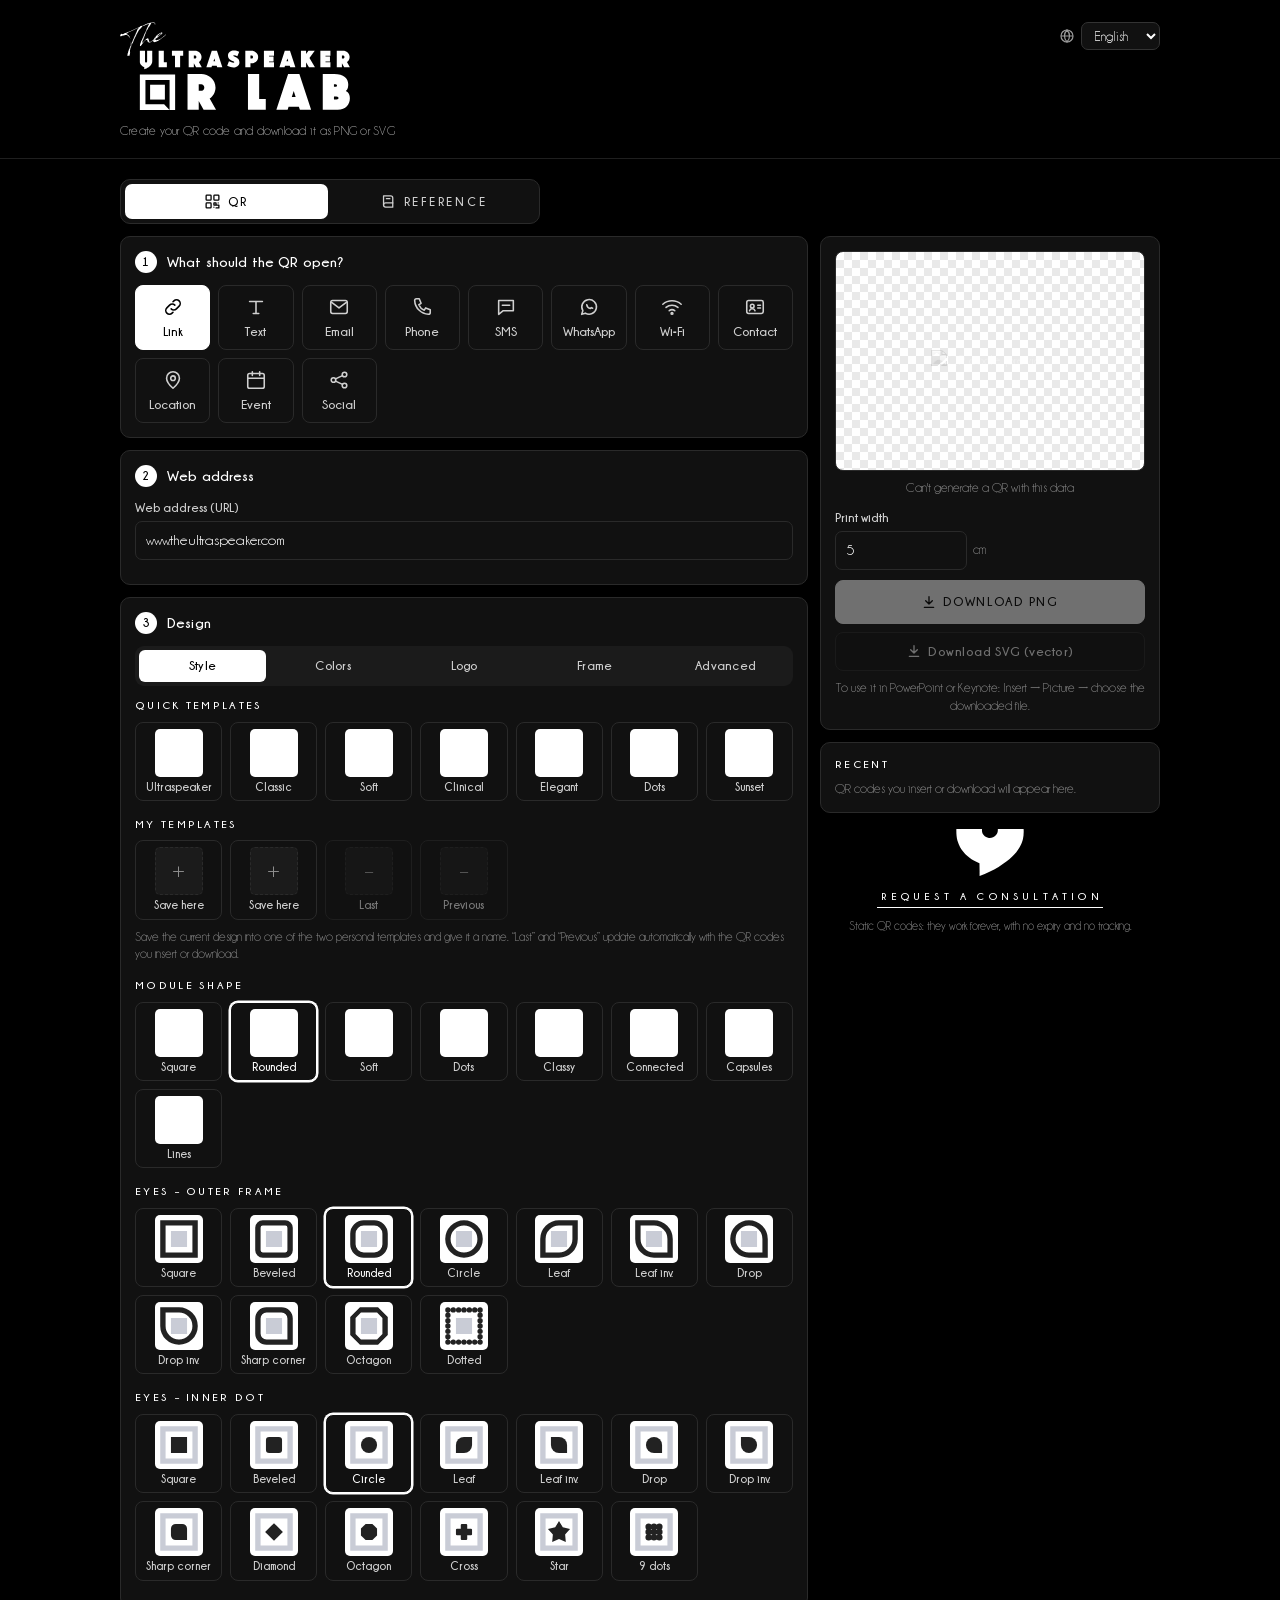
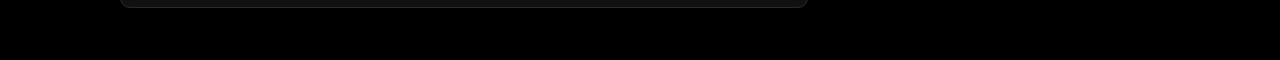
==== index.html @ 58b22dbb "Sistemare sfondo QR viewer" ====
<!doctype html>
<html lang="it">
<head>
<meta charset="utf-8">
<meta name="viewport" content="width=device-width, initial-scale=1">
<title>The Ultraspeaker QR Lab</title>
<link rel="icon" href="assets/favicon.svg?v=2" type="image/svg+xml">
<link rel="icon" href="assets/favicon-32.png?v=2" sizes="32x32" type="image/png">
<link rel="apple-touch-icon" href="assets/apple-touch-icon.png?v=2">
<meta name="theme-color" content="#000000">
<script>window.QR_WEB=true;</script>
<script src="qrcode.js?v=20261027a"></script>
<script src="i18n.js?v=20261027a"></script>
<style>
@font-face{font-family:"Champagne & Limousines";font-weight:400;font-style:normal;font-display:swap;src:url(fonts/champagne-limousines-regular.woff2) format("woff2")}
@font-face{font-family:"Champagne & Limousines";font-weight:400;font-style:italic;font-display:swap;src:url(fonts/champagne-limousines-italic.woff2) format("woff2")}
@font-face{font-family:"Champagne & Limousines";font-weight:700;font-style:normal;font-display:swap;src:url(fonts/champagne-limousines-bold.woff2) format("woff2")}
@font-face{font-family:"Champagne & Limousines";font-weight:700;font-style:italic;font-display:swap;src:url(fonts/champagne-limousines-bolditalic.woff2) format("woff2")}
/* Immagine coordinata The Ultraspeaker: bianco e nero, tipografia geometrica, maiuscolo spaziato */
:root{
  --bg:#000000; --surface:#111111; --surface-2:#1b1b1b; --ink:#ffffff; --ink-2:#d0d0d0; --ink-3:#8e8e8e;
  --line:#2a2a2a; --accent:#ffffff; --accent-ink:#000000; --accent-soft:#262626; --warn:#ffcf80; --warn-soft:#2d230f;
  --ring:rgba(255,255,255,.25); --radius:10px; --shadow:none; color-scheme:dark;
}
/* Sfondo sempre nero, come le altre app The Ultraspeaker (indipendente dal tema chiaro/scuro del sistema) */
*{box-sizing:border-box}
html,body{margin:0}
body{background:var(--bg);color:var(--ink);font:500 14px/1.5 "Champagne & Limousines","Avenir Next","Segoe UI",-apple-system,Arial,sans-serif;font-size-adjust:0.47;-webkit-font-smoothing:antialiased}
button,input,select,textarea{font:inherit;color:inherit}
.app{max-width:1080px;margin:0 auto;padding:0 12px 96px}
/* Intestazione: fascia nera con il logo */
header.brand{background:#000;color:#fff;margin:0 0 14px;padding:18px 16px 14px;border-bottom:1px solid #1f1f1f}
.brand-in{max-width:1080px;margin:0 auto}
.brand-row{display:flex;align-items:flex-start;gap:12px}
.brand .logo-link{display:block;width:min(230px,60%);min-width:0;border-radius:4px}
.brand .logo-link:focus-visible{outline:2px solid #fff;outline-offset:4px}
.brand .lockup{display:block;width:100%;height:auto}
.brand-tool{display:flex;flex-wrap:wrap;align-items:baseline;gap:4px 12px;margin-top:12px}
.sr-only{position:absolute;width:1px;height:1px;padding:0;margin:-1px;overflow:hidden;clip:rect(0 0 0 0);white-space:nowrap;border:0}
.brand-tool p{margin:0;font-size:12px;color:#a8a8a8;letter-spacing:.02em}
.lang{margin-left:auto;display:flex;align-items:center;gap:6px;flex:none}
.lang svg{width:16px;height:16px;stroke:#9a9a9a;fill:none;stroke-width:1.8}
.brand .lang select{width:auto;padding:5px 8px;font-size:12.5px;border-radius:7px;background:#111;color:#fff;border:1px solid #333}
.layout{display:grid;gap:12px;grid-template-columns:minmax(0,1fr)}
.layout>main,.layout>aside{min-width:0}
@media (min-width:760px){
  .app{padding:0 20px 40px}
  header.brand{margin:0 0 20px;padding:22px 0 18px}
  .brand-in{padding:0 20px}
  .layout{grid-template-columns:minmax(0,1fr) 340px;align-items:start}
  .side{position:sticky;top:12px}
  .bar{display:none!important}
}
.card{background:var(--surface);border:1px solid var(--line);border-radius:var(--radius);box-shadow:var(--shadow);padding:14px;margin-bottom:12px}
.step-h{display:flex;align-items:center;gap:10px;margin:0 0 12px;font-size:14px;font-weight:700;letter-spacing:.01em}
.step-h .n{width:22px;height:22px;border-radius:50%;background:var(--accent);color:var(--accent-ink);display:grid;place-items:center;font-size:12px;font-weight:700;flex:none}
.types{display:grid;grid-template-columns:repeat(auto-fill,minmax(74px,1fr));gap:8px}
.type{border:1px solid var(--line);background:var(--surface);border-radius:8px;padding:10px 4px 8px;cursor:pointer;display:flex;flex-direction:column;align-items:center;gap:5px;font-size:12px;font-weight:600;color:var(--ink-2);transition:border-color .15s,background .15s,color .15s}
.type svg{width:22px;height:22px;stroke:currentColor;fill:none;stroke-width:1.7;stroke-linecap:round;stroke-linejoin:round}
.type:hover{border-color:var(--ink)}
.type[aria-pressed="true"]{border-color:var(--accent);background:var(--accent);color:var(--accent-ink)}
.field{margin-bottom:10px}
.field label,.lbl{display:block;font-size:12px;font-weight:700;color:var(--ink-2);margin-bottom:4px}
.field .hint{font-size:11.5px;color:var(--ink-3);margin-top:3px}
input[type=text],input[type=url],input[type=email],input[type=tel],input[type=number],input[type=datetime-local],select,textarea{
  width:100%;background:var(--surface);border:1px solid var(--line);border-radius:7px;padding:8px 10px;outline:none;min-width:0;font-weight:500}
textarea{min-height:84px;resize:vertical}
input:focus,select:focus,textarea:focus{border-color:var(--ink);box-shadow:0 0 0 3px var(--ring)}
button:focus-visible,.tile:focus-visible{outline:2px solid var(--ink);outline-offset:2px}
.row{display:grid;grid-template-columns:1fr 1fr;gap:8px}
.inline-btn{margin-top:6px;background:none;border:0;color:var(--ink);text-decoration:underline;text-underline-offset:3px;font-size:12px;font-weight:700;cursor:pointer;padding:0}
.check{display:flex;align-items:center;gap:8px;font-size:13px;color:var(--ink-2);margin:6px 0;cursor:pointer}
.check input{accent-color:var(--accent);width:16px;height:16px}
.tabs{display:flex;gap:4px;background:var(--surface-2);padding:4px;border-radius:9px;margin-bottom:12px;overflow-x:auto}
.tabs button{flex:1;border:0;background:none;padding:7px 6px;border-radius:6px;font-size:12px;font-weight:700;color:var(--ink-2);cursor:pointer;white-space:nowrap;min-width:max-content;letter-spacing:.02em}
.tabs button[aria-selected="true"]{background:var(--accent);color:var(--accent-ink)}
.panel[hidden]{display:none}
[hidden]{display:none!important}
.tiles{display:grid;grid-template-columns:repeat(auto-fill,minmax(80px,1fr));gap:8px;margin-bottom:12px}
.tile{border:1px solid var(--line);border-radius:8px;background:var(--surface);padding:6px;cursor:pointer;display:flex;flex-direction:column;align-items:center;gap:4px;font-size:11px;font-weight:600;color:var(--ink-2)}
.tile:hover{border-color:var(--ink-3)}
.tile .thumb{width:48px;height:48px;border-radius:5px;background:#fff;display:grid;place-items:center;overflow:hidden}
.tile .thumb img,.tile .thumb canvas,.tile .thumb svg{width:44px;height:44px;display:block}
.tile[aria-pressed="true"]{border-color:var(--accent);box-shadow:0 0 0 1.5px var(--accent);color:var(--ink);font-weight:700}
.tile>span:last-child{text-align:center;line-height:1.2;hyphens:manual;overflow-wrap:break-word;max-width:100%}
.tile.my{padding:6px 4px;cursor:default}
.my-main{all:unset;box-sizing:border-box;display:flex;flex-direction:column;align-items:center;gap:4px;cursor:pointer;width:100%}
.my-main:focus-visible{outline:2px solid var(--ink);outline-offset:2px;border-radius:4px}
.my-main>span:last-child{text-align:center;line-height:1.2;overflow-wrap:break-word;max-width:100%}
.my-acts{display:flex;gap:4px;justify-content:center}
.my-acts button{width:28px;height:22px;border:1px solid var(--line);border-radius:5px;background:var(--surface);color:var(--ink-2);display:grid;place-items:center;cursor:pointer;padding:0}
.my-acts button:hover{border-color:var(--ink);color:var(--ink)}
.my-acts svg{width:13px;height:13px;stroke:currentColor;fill:none;stroke-width:2;stroke-linecap:round;stroke-linejoin:round}
.thumb.empty{border:1.5px dashed var(--line);background:var(--surface-2)!important;color:var(--ink-3);font-size:22px;font-weight:500}
.tile.my input{width:100%;font-size:11px;padding:3px 4px;text-align:center;border-radius:5px}
.tile:disabled{opacity:.55;cursor:default}
.mini-hint{font-size:11.5px;color:var(--ink-3);margin:-4px 0 12px}
.colors{display:grid;grid-template-columns:1fr 1fr;gap:10px}
.color{display:flex;align-items:center;gap:8px;border:1px solid var(--line);border-radius:7px;padding:5px 8px}
.color input[type=color]{width:28px;height:28px;border:0;padding:0;background:none;cursor:pointer;flex:none}
.color input[type=text]{border:0;padding:2px 0;font-family:ui-monospace,Menlo,monospace;font-size:12px;box-shadow:none!important}
.sub{font-size:10.5px;font-weight:700;color:var(--ink);margin:16px 0 8px;text-transform:uppercase;letter-spacing:.22em}
.sub:first-child{margin-top:0}
input[type=range]{width:100%;accent-color:var(--accent)}
.range-row{display:flex;justify-content:space-between;font-size:12px;color:var(--ink-2)}
.upload{border:1.5px dashed var(--line);border-radius:9px;padding:14px;text-align:center;cursor:pointer;color:var(--ink-2);font-size:12.5px;background:var(--surface-2)}
.upload:hover{border-color:var(--ink);color:var(--ink)}
.seg{display:flex;border:1px solid var(--line);border-radius:7px;overflow:hidden}
.seg button{flex:1;border:0;background:var(--surface);padding:7px 6px;font-size:12px;font-weight:700;color:var(--ink-2);cursor:pointer}
.seg button+button{border-left:1px solid var(--line)}
.seg button[aria-pressed="true"]{background:var(--accent);color:var(--accent-ink)}
.preview-card{text-align:center}
/* Riquadro di anteprima chiaro: il QR si vede come sulla slide (la scacchiera indica le zone trasparenti) */
.preview{background:repeating-conic-gradient(#e9e9e9 0 25%, #ffffff 0 50%) 0 0/16px 16px;border-radius:8px;padding:14px;display:grid;place-items:center;min-height:220px;border:1px solid var(--line)}
.preview img{max-width:100%;max-height:260px;display:block}
.preview.dim img{opacity:.25;filter:grayscale(1)}
.status{font-size:12px;color:var(--ink-3);margin:8px 0 0;min-height:18px}
.warn{background:var(--warn-soft);color:var(--warn);border-radius:7px;padding:8px 10px;font-size:12px;margin-top:8px;text-align:left}
.out{display:grid;grid-template-columns:1fr 1fr;gap:8px;margin:12px 0 10px;text-align:left}
.btn{border:1px solid var(--line);background:var(--surface);border-radius:8px;padding:9px 12px;font-weight:700;font-size:12.5px;letter-spacing:.04em;cursor:pointer;display:inline-flex;align-items:center;justify-content:center;gap:6px}
.btn:hover{border-color:var(--ink)}
.btn.primary{background:var(--accent);border-color:var(--accent);color:var(--accent-ink);width:100%;padding:12px;text-transform:uppercase;letter-spacing:.14em;font-size:12px}
.btn.primary:hover{opacity:.88}
.btn:disabled{opacity:.4;cursor:not-allowed}
.btn svg{width:16px;height:16px;stroke:currentColor;fill:none;stroke-width:2;stroke-linecap:round;stroke-linejoin:round}
.btns{display:grid;grid-template-columns:1fr 1fr;gap:8px;margin-top:8px}
.recent{display:flex;gap:6px;flex-wrap:wrap}
.recent button{width:46px;height:46px;border:1px solid var(--line);border-radius:7px;background:#fff;padding:3px;cursor:pointer}
.recent button img{width:100%;height:100%;display:block}
.recent-empty{font-size:12px;color:var(--ink-3)}
.bar{position:fixed;left:0;right:0;bottom:0;background:var(--surface);border-top:1px solid var(--line);padding:8px 12px;display:flex;gap:10px;align-items:center;z-index:5}
.bar img{width:52px;height:52px;border-radius:6px;background:#fff;border:1px solid var(--line);object-fit:contain;cursor:pointer}
.bar .btn.primary{flex:1;width:auto}
.toast{position:fixed;left:50%;bottom:78px;transform:translateX(-50%) translateY(20px);background:var(--ink);color:var(--bg);padding:8px 14px;border-radius:8px;font-size:12.5px;font-weight:600;opacity:0;pointer-events:none;transition:.2s;z-index:10;max-width:90vw;text-align:center}
.toast.show{opacity:1;transform:translateX(-50%) translateY(0)}
@media (prefers-reduced-motion:reduce){.toast,.type{transition:none}}
.foot{display:flex;flex-direction:column;align-items:center;gap:8px;font-size:11px;color:var(--ink-3);text-align:center;margin-top:6px}
/* Arena sopra la call to action: 30% della larghezza del testo (70% più stretta) */
.cta-wrap{display:inline-block;margin:4px 0 2px;text-align:center}
.arena{display:block;width:30%;margin:0 auto 10px;aspect-ratio:2503/1747;background:var(--ink);-webkit-mask:url(assets/arena.svg) center/contain no-repeat;mask:url(assets/arena.svg) center/contain no-repeat}
.cta-wrap .cta{display:inline-block}
.cta{font-size:10px;font-weight:700;letter-spacing:.42em;text-transform:uppercase;color:var(--ink);text-decoration:none;border-bottom:1px solid var(--ink);padding:2px 0 3px .42em}
.cta:hover{opacity:.7}
.cta:focus-visible{outline:2px solid var(--ink);outline-offset:4px}

/* ---------- Sezioni QR | Reference ---------- */
.modes{display:flex;gap:4px;background:var(--surface);border:1px solid var(--line);padding:4px;border-radius:10px;margin:0 0 12px}
.modes button{flex:1;display:flex;align-items:center;justify-content:center;gap:7px;border:0;background:none;padding:9px 8px;border-radius:7px;font-size:11.5px;font-weight:700;letter-spacing:.24em;text-transform:uppercase;color:var(--ink-2);cursor:pointer}
.modes button svg{width:17px;height:17px;stroke:currentColor;fill:none;stroke-width:1.8;stroke-linecap:round;stroke-linejoin:round;flex:none}
.modes button[aria-selected="true"]{background:var(--accent);color:var(--accent-ink)}
.modes button:focus-visible{outline:2px solid var(--ink);outline-offset:2px}
@media (min-width:760px){.modes{max-width:420px}}
/* ---------- Reference ---------- */
.ref-search{display:flex;gap:8px}
.ref-search input{flex:1}
.ref-search .btn{flex:none}
.ref-err{color:var(--warn)!important}
#refStatus:empty,#refBulkStatus:empty,#refListStatus:empty,#refTargetNote:empty{display:none}
#refQrOpts .range-row{margin-top:10px}
.ref-res{display:block;width:100%;text-align:left;border:1px solid var(--line);background:var(--surface);border-radius:8px;padding:8px 10px;margin-top:6px;cursor:pointer;font-size:12px;color:var(--ink-2)}
.ref-res:hover{border-color:var(--ink)}
.ref-res b{display:block;color:var(--ink);font-size:12.5px;line-height:1.3;margin-bottom:2px}
.ref-res span{display:block;line-height:1.35}
#refResults{margin-top:10px}
details.ref-more{margin-top:12px;border-top:1px solid var(--line);padding-top:10px}
details.ref-more summary,details.ref-abs summary{cursor:pointer;font-size:12px;font-weight:700;color:var(--ink-2)}
details.ref-more textarea{margin-top:8px;font-family:ui-monospace,Menlo,monospace;font-size:12px}
.ref-empty{font-size:12.5px;color:var(--ink-3);margin:0}
.ref-meta{font-size:13px}
.ref-authors{color:var(--ink-2);font-size:12.5px;margin-bottom:4px}
.ref-title{font-weight:700;font-size:14px;line-height:1.35;margin-bottom:8px}
.ref-dl{display:grid;grid-template-columns:auto 1fr;gap:3px 12px;margin:0 0 8px;font-size:12.5px}
.ref-dl dt{color:var(--ink-3)}
.ref-dl dd{margin:0}
.ref-dim{color:var(--ink-3)}
.ref-links{display:flex;flex-wrap:wrap;gap:4px 14px;font-size:12px}
.ref-links a{color:var(--ink)}
.ref-badges{display:flex;flex-wrap:wrap;gap:6px;margin-top:8px}
.ref-badge{display:inline-block;font-size:10px;font-weight:700;letter-spacing:.12em;text-transform:uppercase;border-radius:20px;padding:3px 9px;border:1px solid var(--line);color:var(--ink-2);text-decoration:none}
.ref-badge.b-ok{border-color:var(--ink);color:var(--ink)}
.ref-badge.b-warn{background:var(--warn-soft);color:var(--warn);border-color:transparent}
.ref-badge.b-bad{background:#b00020;color:#fff;border-color:#b00020}
.ref-badge.b-dim{color:var(--ink-3)}
.ref-warn-bad{background:#b00020;color:#fff}
details.ref-abs{margin-top:10px}
.ref-abs-text{font-size:12px;line-height:1.55;color:var(--ink-2);margin:8px 0}
.ref-out{border:1px solid var(--line);border-radius:8px;padding:9px 10px;font-size:12.5px;line-height:1.45;background:var(--surface-2);margin-bottom:10px;overflow-wrap:anywhere}
.ref-out.short{font-size:14px;font-weight:700}
.seg.wrap{flex-wrap:wrap}
.pt{position:relative;width:60px!important;height:40px!important;background:#fff!important;border:1px solid var(--line);display:block!important}
.pt.pt-dark{background:#111!important;border-color:#555}
.pt span{position:absolute;bottom:5px}
.pt-txt{height:3px;border-radius:2px;bottom:7px!important}
.pt-qr{background:repeating-conic-gradient(#000 0 25%,#fff 0 50%) 0 0/4px 4px;outline:1px solid #000}
.pt-dark .pt-qr{outline-color:#fff}
.pt-left .pt-qr{left:5px}.pt-left .pt-txt{left:22px}
.pt-right .pt-qr{right:5px}.pt-right .pt-txt{right:22px}
.pt-center .pt-qr{left:34px}.pt-center .pt-txt{left:10px}
.ref-grid{display:grid;grid-template-columns:1fr 1fr;gap:8px 10px}
.ref-grid .field{margin-bottom:0}
.ref-slide{aspect-ratio:16/9;background:#fff;border:1px solid var(--line);border-radius:6px;position:relative;margin:10px 0 12px;overflow:hidden}
.ref-slide.dark{background:#111}
.ref-slide-in{position:absolute;bottom:6%;left:4%;right:4%;display:flex;align-items:flex-end;gap:6px}
.ref-slide.pos-right .ref-slide-in{justify-content:flex-end;text-align:right}
.ref-slide.pos-center .ref-slide-in{justify-content:center}
.ref-slide img{display:block;flex:none;background:#fff}
.ref-slide span{line-height:1.2}
.ref-list{display:flex;flex-direction:column;gap:6px}
.ref-item{display:flex;gap:8px;align-items:flex-start;border:1px solid var(--line);border-radius:8px;padding:8px}
.ref-num{flex:none;min-width:22px;height:22px;border-radius:11px;background:var(--accent);color:var(--accent-ink);font-size:11px;font-weight:700;display:grid;place-items:center;padding:0 5px}
.ref-item-body{flex:1;min-width:0}
.ref-item-short{font-size:12.5px;font-weight:700}
.ref-item-title{font-size:11.5px;color:var(--ink-3);line-height:1.35;overflow:hidden;display:-webkit-box;-webkit-line-clamp:2;-webkit-box-orient:vertical}
.ref-item .ref-badges{margin-top:5px}
.ref-item-acts{display:flex;gap:4px;flex:none}
.ref-item-acts button{min-width:28px;height:26px;border:1px solid var(--line);border-radius:6px;background:var(--surface);color:var(--ink-2);display:grid;place-items:center;cursor:pointer;padding:0 5px;font-size:11px;font-weight:700}
.ref-item-acts button:hover{border-color:var(--ink);color:var(--ink)}
.ref-item-acts button.confirm{background:#b00020;border-color:#b00020;color:#fff}
.ref-item-acts svg{width:14px;height:14px;stroke:currentColor;fill:none;stroke-width:2;stroke-linecap:round;stroke-linejoin:round}
.ref-edit{border:1px solid var(--ink);border-radius:8px;padding:10px}
.ref-edit-h{font-size:12px;font-weight:700;margin-bottom:8px;letter-spacing:.04em}
.ref-edit textarea{min-height:48px}
.ref-bib{border-top:1px solid var(--line);margin-top:12px;padding-top:10px}
.ref-bib .btn{width:100%}
</style>
</head>
<body>
  <header class="brand"><div class="brand-in">
    <div class="brand-row">
      <a class="logo-link" id="logoLink" href="https://www.theultraspeaker.com" target="_blank" rel="noopener" title="www.theultraspeaker.com"><img class="lockup" src="assets/qr-lab-logo.svg" alt="The Ultraspeaker QR Lab – www.theultraspeaker.com" width="3951" height="1504"></a>
      <label class="lang"><svg viewBox="0 0 24 24" aria-hidden="true"><circle cx="12" cy="12" r="9"/><path d="M3 12h18M12 3c2.5 2.7 3.8 5.7 3.8 9s-1.3 6.3-3.8 9c-2.5-2.7-3.8-5.7-3.8-9S9.5 5.7 12 3z"/></svg><select id="langSel" data-i18n-aria="lbl.lang" aria-label="Lingua"></select></label>
    </div>
    <div class="brand-tool"><h1 class="sr-only">The Ultraspeaker QR Lab</h1><p id="appSub" data-i18n="app.sub">Crea un QR code e inseriscilo nella slide</p><p id="refSub" data-i18n="ref.sub" hidden>Cita la letteratura e collegala al paper con un QR</p></div>
  </div></header>
<div class="app">
  <nav class="modes" role="tablist" data-i18n-aria="mode.aria" aria-label="Sezioni">
    <button type="button" role="tab" data-mode="qr" id="modeQrTab" aria-controls="modeQr" aria-selected="true"><svg viewBox="0 0 24 24" aria-hidden="true"><rect x="3" y="3" width="7" height="7" rx="1"/><rect x="14" y="3" width="7" height="7" rx="1"/><rect x="3" y="14" width="7" height="7" rx="1"/><path d="M14 14h3v3h-3zM20 14v.01M14 20h.01M17 17h4v4h-4"/></svg><span data-i18n="mode.qr">QR</span></button>
    <button type="button" role="tab" data-mode="ref" id="modeRefTab" aria-controls="modeRef" aria-selected="false" tabindex="-1"><svg viewBox="0 0 24 24" aria-hidden="true"><path d="M5 4h10a3 3 0 0 1 3 3v13H8a3 3 0 0 1-3-3z"/><path d="M5 17a3 3 0 0 1 3-3h10M9 8h5"/></svg><span data-i18n="mode.ref">Reference</span></button>
  </nav>

  <div id="modeQr" role="tabpanel" aria-labelledby="modeQrTab">
  <div class="layout">
    <main>
      <section class="card">
        <h2 class="step-h"><span class="n">1</span><span data-i18n="step1">Cosa deve aprire il QR?</span></h2>
        <div class="types" id="types" role="group" data-i18n-aria="types.aria" aria-label="Tipo di QR"></div>
      </section>

      <section class="card">
        <h2 class="step-h"><span class="n">2</span><span id="contentTitle">Contenuto</span></h2>
        <div id="fields"></div>
      </section>

      <section class="card">
        <h2 class="step-h"><span class="n">3</span><span data-i18n="step3">Design</span></h2>
        <div class="tabs" role="tablist">
          <button role="tab" data-tab="stile" aria-selected="true" data-i18n="tab.style">Stile</button>
          <button role="tab" data-tab="colori" aria-selected="false" data-i18n="tab.colors">Colori</button>
          <button role="tab" data-tab="logo" aria-selected="false" data-i18n="tab.logo">Logo</button>
          <button role="tab" data-tab="cornice" aria-selected="false" data-i18n="tab.frame">Cornice</button>
          <button role="tab" data-tab="avanzate" aria-selected="false" data-i18n="tab.adv">Avanzate</button>
        </div>

        <div class="panel" data-panel="stile">
          <div class="sub" data-i18n="sub.presets">Modelli rapidi</div>
          <div class="tiles" id="presets"></div>
          <div class="sub" data-i18n="sub.myPresets">I miei modelli</div>
          <div class="tiles" id="myPresets"></div>
          <p class="mini-hint" data-i18n="hint.myPresets"></p>
          <div class="sub" data-i18n="sub.dots">Forma dei moduli</div>
          <div class="tiles" id="dotTypes"></div>
          <div class="sub" data-i18n="sub.eyeOuter">Occhi – cornice esterna</div>
          <div class="tiles" id="cornerSqTypes"></div>
          <div class="sub" data-i18n="sub.eyeInner">Occhi – punto interno</div>
          <div class="tiles" id="cornerDotTypes"></div>
        </div>

        <div class="panel" data-panel="colori" hidden>
          <div class="sub" data-i18n="sub.modules">Moduli</div>
          <div class="colors">
            <div><span class="lbl" data-i18n="lbl.color">Colore</span><div class="color" data-color="dotColor"></div></div>
            <div id="grad2Wrap" hidden><span class="lbl" data-i18n="lbl.color2">Secondo colore</span><div class="color" data-color="gradColor2"></div></div>
          </div>
          <label class="check"><input type="checkbox" id="useGradient"> <span data-i18n="chk.gradient">Usa sfumatura</span></label>
          <div id="gradOpts" hidden>
            <div class="seg" id="gradType" style="margin-bottom:8px"><button data-v="linear" aria-pressed="true" data-i18n="grad.linear">Lineare</button><button data-v="radial" aria-pressed="false" data-i18n="grad.radial">Radiale</button></div>
            <div class="range-row"><span data-i18n="lbl.angle">Angolo</span><span id="gradRotVal">45°</span></div>
            <input type="range" id="gradRot" min="0" max="360" step="15" value="45">
          </div>
          <div class="sub" data-i18n="sub.eyes">Occhi</div>
          <label class="check"><input type="checkbox" id="eyesSame" checked> <span data-i18n="chk.eyesSame">Stesso colore dei moduli</span></label>
          <div class="colors" id="eyeColors" hidden>
            <div><span class="lbl" data-i18n="lbl.eyeOuter">Cornice esterna</span><div class="color" data-color="cornerSqColor"></div></div>
            <div><span class="lbl" data-i18n="lbl.eyeInner">Punto interno</span><div class="color" data-color="cornerDotColor"></div></div>
          </div>
          <div class="sub" data-i18n="sub.bg">Sfondo</div>
          <div class="colors">
            <div><span class="lbl" data-i18n="lbl.bgColor">Colore sfondo</span><div class="color" data-color="bgColor"></div></div>
            <div style="display:flex;align-items:flex-end"><label class="check"><input type="checkbox" id="transparentBg"> <span data-i18n="chk.transparent">Trasparente</span></label></div>
          </div>
          <div id="contrastWarn"></div>
        </div>

        <div class="panel" data-panel="logo" hidden>
          <div class="sub" data-i18n="sub.yourLogo">Il tuo logo</div>
          <label class="upload" id="uploadBox">
            <input type="file" id="logoFile" accept="image/png,image/jpeg,image/svg+xml,image/webp" hidden>
            <span id="uploadText">Clicca per caricare un logo (PNG, JPG, SVG)</span>
          </label>
          <div class="sub" data-i18n="sub.orIcon">Oppure un'icona</div>
          <div class="tiles" id="iconLogos"></div>
          <div id="logoOpts">
            <div class="range-row"><span data-i18n="lbl.logoSize">Dimensione logo</span><span id="logoSizeVal">30%</span></div>
            <input type="range" id="logoSize" min="0.15" max="0.45" step="0.01" value="0.3">
            <div class="range-row"><span data-i18n="lbl.logoMargin">Spazio attorno al logo</span><span id="logoMarginVal">6</span></div>
            <input type="range" id="logoMargin" min="0" max="30" step="1" value="6">
            <label class="check"><input type="checkbox" id="hideDots" checked> <span data-i18n="chk.hideDots">Nascondi i moduli dietro al logo</span></label>
            <div class="hint" style="font-size:11.5px;color:var(--ink-3)" data-i18n="hint.logoEc">Con un logo la correzione d'errore passa automaticamente a “Max”, così il QR resta leggibile.</div>
          </div>
        </div>

        <div class="panel" data-panel="cornice" hidden>
          <div class="sub" data-i18n="sub.frameStyle">Stile cornice</div>
          <div class="tiles" id="frames"></div>
          <div id="frameOpts">
            <div class="field"><label for="frameText" data-i18n="lbl.text">Testo</label><input type="text" id="frameText" maxlength="28" value="SCANSIONAMI"></div>
            <div class="colors">
              <div><span class="lbl" data-i18n="lbl.frameColor">Colore cornice</span><div class="color" data-color="frameColor"></div></div>
              <div><span class="lbl" data-i18n="lbl.textColor">Colore testo</span><div class="color" data-color="frameTextColor"></div></div>
            </div>
          </div>
        </div>

        <div class="panel" data-panel="avanzate" hidden>
          <div class="sub" data-i18n="sub.ec">Correzione d'errore</div>
          <div class="seg" id="ecLevel"><button data-v="L" data-i18n="ec.L">Bassa</button><button data-v="M" data-i18n="ec.M">Media</button><button data-v="Q" data-i18n="ec.Q">Alta</button><button data-v="H" data-i18n="ec.H">Max</button></div>
          <p class="hint" style="font-size:11.5px;color:var(--ink-3)" data-i18n="hint.ec">Più è alta, più il QR resiste a graffi, loghi e stampe imperfette, ma diventa più fitto.</p>
          <div class="sub" data-i18n="sub.margin">Margine (zona di rispetto)</div>
          <div class="range-row"><span data-i18n="lbl.margin">Margine</span><span id="marginVal">20</span></div>
          <input type="range" id="qrMargin" min="0" max="80" step="5" value="20">
          <div class="sub" data-i18n="sub.reset">Ripristina</div>
          <button class="btn" id="resetDesign" type="button" data-i18n="btn.reset">Ripristina design predefinito</button>
        </div>
      </section>
    </main>

    <aside class="side">
      <section class="card preview-card" id="previewCard">
        <div class="preview dim" id="preview"><img id="previewImg" alt="Anteprima QR code" data-i18n-alt="preview.alt"></div>
        <p class="status" id="status">Compila il contenuto per generare il QR</p>
        <div id="warnBox"></div>
        <div class="out">
          <div id="formatBox"><span class="lbl" data-i18n="lbl.format">Formato</span><div class="seg" id="format"><button data-v="png" aria-pressed="true">PNG</button><button data-v="svg" aria-pressed="false" data-i18n="fmt.vector">Vettoriale</button></div></div>
          <div><span class="lbl" id="widthLbl" data-i18n="lbl.width">Larghezza in slide</span><div style="display:flex;align-items:center;gap:6px"><input type="number" id="sizeCm" min="1" max="30" step="0.5" value="5"><span style="font-size:12px;color:var(--ink-3)">cm</span></div></div>
        </div>
        <button class="btn primary" id="insertBtn" type="button" disabled><svg viewBox="0 0 24 24"><rect x="3" y="4" width="18" height="14" rx="2"/><path d="M12 8v6M9 11h6"/></svg><span id="insertLabel">Inserisci nella slide</span></button>
        <div class="btns">
          <button class="btn" id="dlPng" type="button" disabled><svg viewBox="0 0 24 24"><path d="M12 4v11M7 10l5 5 5-5M5 20h14"/></svg><span id="dlPngLabel">PNG</span></button>
          <button class="btn" id="dlSvg" type="button" disabled><svg viewBox="0 0 24 24"><path d="M12 4v11M7 10l5 5 5-5M5 20h14"/></svg><span id="dlSvgLabel">SVG</span></button>
        </div>
        <p class="status" id="webHint" data-i18n="web.hint" hidden></p>
      </section>
      <section class="card">
        <div class="sub" style="margin-top:0" data-i18n="sub.recent">Recenti</div>
        <div class="recent" id="recent"></div>
      </section>
      <div id="qrFootHost">
      <div class="foot"><span class="cta-wrap"><span class="arena" aria-hidden="true"></span><a class="cta" id="ctaMail" href="mailto:info@theultraspeaker.com" title="info@theultraspeaker.com" data-i18n="cta.consult">Richiedi una consulenza</a></span><span data-i18n="foot">QR statici: funzionano per sempre, senza scadenze né tracciamento.</span></div>
      </div>
    </aside>
  </div>
  </div>

  <div id="modeRef" role="tabpanel" aria-labelledby="modeRefTab" hidden>
  <div class="layout">
    <main>
      <section class="card">
        <h2 class="step-h"><span class="n">1</span><span data-i18n="ref.step1">Trova il riferimento</span></h2>
        <div class="field">
          <label for="refQuery" data-i18n="ref.queryLbl">DOI, PMID, link oppure titolo / autore</label>
          <div class="ref-search">
            <input type="text" id="refQuery" autocomplete="off" spellcheck="false" data-i18n-ph="ref.queryPh" placeholder="10.1016/j.jdent.2023.104420">
            <button class="btn" type="button" id="refSearchBtn"><svg viewBox="0 0 24 24"><circle cx="11" cy="11" r="6.5"/><path d="m16 16 4.5 4.5"/></svg><span data-i18n="ref.search">Cerca</span></button>
          </div>
          <div class="hint" data-i18n="ref.queryHint">Esempi: 10.1016/j.jdent.2023.104420 · PMID 36608877 · un link di PubMed o doi.org · «implant survival Buser 2012»</div>
        </div>
        <p class="status" id="refStatus" role="status" aria-live="polite"></p>
        <div id="refResults" hidden></div>
        <details class="ref-more">
          <summary data-i18n="ref.bulk.title">Importa un elenco di DOI o PMID</summary>
          <textarea id="refBulk" rows="5" spellcheck="false" data-i18n-ph="ref.bulk.ph" placeholder="10.1016/j.jdent.2023.104420&#10;36608877"></textarea>
          <button class="btn" type="button" id="refBulkBtn" style="margin-top:8px" data-i18n="ref.bulk.btn">Importa nella bibliografia</button>
          <p class="status" id="refBulkStatus" role="status" aria-live="polite"></p>
        </details>
      </section>

      <section class="card" id="refPreviewCard">
        <h2 class="step-h"><span class="n">2</span><span data-i18n="ref.step2">Anteprima</span></h2>
        <div id="refPreview"></div>
      </section>

      <section class="card" id="refCiteCard" hidden>
        <h2 class="step-h"><span class="n">3</span><span data-i18n="ref.step3">Citazione</span></h2>
        <span class="lbl" data-i18n="ref.styleLbl">Stile della bibliografia</span>
        <div class="seg" id="refStyle" style="margin-bottom:10px"><button type="button" data-v="vancouver">Vancouver</button><button type="button" data-v="apa">APA 7</button><button type="button" data-v="ama">AMA</button><button type="button" data-v="harvard">Harvard</button></div>
        <span class="lbl" data-i18n="ref.shortLbl">Citazione nella slide</span>
        <div class="seg" id="refShort" style="margin-bottom:10px"><button type="button" data-v="authorJournal" data-i18n="ref.short.aj">Autore, rivista anno</button><button type="button" data-v="numeric" data-i18n="ref.short.num">Numerica [1]</button><button type="button" data-v="authorYear" data-i18n="ref.short.ay">Autore, anno</button></div>
        <span class="lbl" data-i18n="ref.outShort">Nella slide</span>
        <div class="ref-out short" id="refShortOut"></div>
        <span class="lbl" data-i18n="ref.outFull">In bibliografia</span>
        <div class="ref-out" id="refFullOut"></div>
      </section>
    </main>

    <aside class="side">
      <section class="card" id="refInsertCard" hidden>
        <h2 class="step-h"><span class="n">4</span><span data-i18n="ref.step4">Inserimento nella slide</span></h2>
        <div class="sub" data-i18n="ref.presetsLbl">Layout pronti</div>
        <div class="tiles" id="refPresets"></div>
        <div id="refSlidePv" class="ref-slide" aria-hidden="true"></div>
        <span class="lbl" data-i18n="ref.whatLbl">Cosa inserire</span>
        <div class="seg" id="refWhat" style="margin-bottom:10px"><button type="button" data-v="both" data-i18n="ref.what.both">Citazione + QR</button><button type="button" data-v="text" data-i18n="ref.what.text">Solo citazione</button><button type="button" data-v="qr" data-i18n="ref.what.qr">Solo QR</button></div>
        <span class="lbl" data-i18n="ref.posLbl">Posizione in basso</span>
        <div class="seg" id="refPos" style="margin-bottom:10px"><button type="button" data-v="left" data-i18n="ref.pos.left">Sinistra</button><button type="button" data-v="center" data-i18n="ref.pos.center">Centro</button><button type="button" data-v="right" data-i18n="ref.pos.right">Destra</button></div>
        <div id="refTextOpts">
        <div class="ref-grid">
          <div class="field"><label for="refFont" data-i18n="ref.fontLbl">Font</label>
            <select id="refFont"><option value="" data-i18n="ref.fontTheme">Font del tema</option><option>Champagne &amp; Limousines</option><option>Arial</option><option>Calibri</option><option>Helvetica Neue</option><option>Segoe UI</option><option>Georgia</option></select></div>
          <div class="field"><label for="refSize" data-i18n="ref.sizeLbl">Dimensione (pt)</label><input type="number" id="refSize" min="8" max="60" step="1" value="16"></div>
        </div>
        <span class="lbl" style="margin-top:10px" data-i18n="ref.colorLbl">Colore del testo</span>
        <div class="color" style="margin-bottom:10px"><input type="color" id="refColor" value="#7f7f7f" data-i18n-aria="color.pick"><input type="text" id="refColorHex" value="#7f7f7f" maxlength="7" data-i18n-aria="color.code"></div>
        </div>
        <div id="refQrOpts">
          <span class="lbl" data-i18n="ref.qrFmtLbl">Formato del QR</span>
          <div class="seg" id="refQrFmt" style="margin-bottom:10px"><button type="button" data-v="svg" data-i18n="ref.fmt.svg">Vettoriale (SVG)</button><button type="button" data-v="png">PNG</button></div>
          <span class="lbl" data-i18n="ref.targetLbl">Il QR apre</span>
          <div class="seg" id="refTarget"><button type="button" data-v="doi" data-i18n="ref.target.doi">Il DOI (pagina dell'editore)</button><button type="button" data-v="oa" data-i18n="ref.target.oa">La versione open access</button></div>
          <p class="status" id="refTargetNote"></p>
          <div class="range-row"><span data-i18n="ref.qrSize">Lato del QR</span><span id="refQrCmVal">1,9 cm</span></div>
          <input type="range" id="refQrCm" min="1.2" max="4" step="0.1" value="1.9">
          <button type="button" class="inline-btn" id="refQrDesign" data-i18n="ref.qrDesign">Colori, forme e logo: personalizzali nella sezione QR</button>
        </div>
        <label class="check" id="refNotesWrap" hidden><input type="checkbox" id="refNotes"> <span data-i18n="ref.notesChk">Copia l'abstract PubMed per le note del relatore</span></label>
        <button class="btn primary" id="refInsertBtn" type="button" style="margin-top:10px" disabled><svg viewBox="0 0 24 24"><rect x="3" y="4" width="18" height="14" rx="2"/><path d="M7 14h6M16 12h2v2h-2z"/></svg><span id="refInsertLabel">Inserisci nella slide</span></button>
        <button class="btn" id="refDlQr" type="button" style="width:100%;margin-top:8px" hidden><svg viewBox="0 0 24 24"><path d="M12 4v11M7 10l5 5 5-5M5 20h14"/></svg><span id="refDlQrLabel">Scarica il QR (PNG)</span></button>
      </section>

      <section class="card">
        <div class="sub" style="margin-top:0"><span data-i18n="ref.listTitle">Riferimenti della presentazione</span> <span id="refCount"></span></div>
        <div class="ref-list" id="refList"></div>
        <div class="ref-bib" id="refBibBtns" hidden>
          <button class="btn" type="button" id="refRenumBtn" style="margin-bottom:8px"><svg viewBox="0 0 24 24"><path d="M4 12a8 8 0 0 1 14-5.3M20 12a8 8 0 0 1-14 5.3M18 3v4h-4M6 21v-4h4"/></svg><span data-i18n="ref.renum">Aggiorna numerazione e citazioni</span></button>
          <label class="check"><input type="checkbox" id="refBibQr"> <span data-i18n="ref.bibQr">Piccolo QR accanto a ogni voce</span></label>
          <button class="btn" type="button" id="refBibBtn"><svg viewBox="0 0 24 24"><path d="M6 3h9l3 3v15H6z"/><path d="M9 9h6M9 13h6M9 17h4"/></svg><span id="refBibBtnLabel">Genera le slide «Bibliografia»</span></button>
          <p class="status" id="refListStatus" role="status" aria-live="polite"></p>
        </div>
      </section>
      <div id="refFootHost"></div>
    </aside>
  </div>
  </div>
</div>

<div class="bar" id="bar">
  <img id="barImg" alt="Anteprima" title="Vai all'anteprima" data-i18n-alt="bar.alt" data-i18n-title="bar.title">
  <button class="btn primary" id="barInsert" type="button" disabled>Inserisci nella slide</button>
</div>
<div class="toast" id="toast" role="status"></div>
<script src="app.js?v=20261027a"></script>
<script src="reference.js?v=20261027a"></script>
</body>
</html>
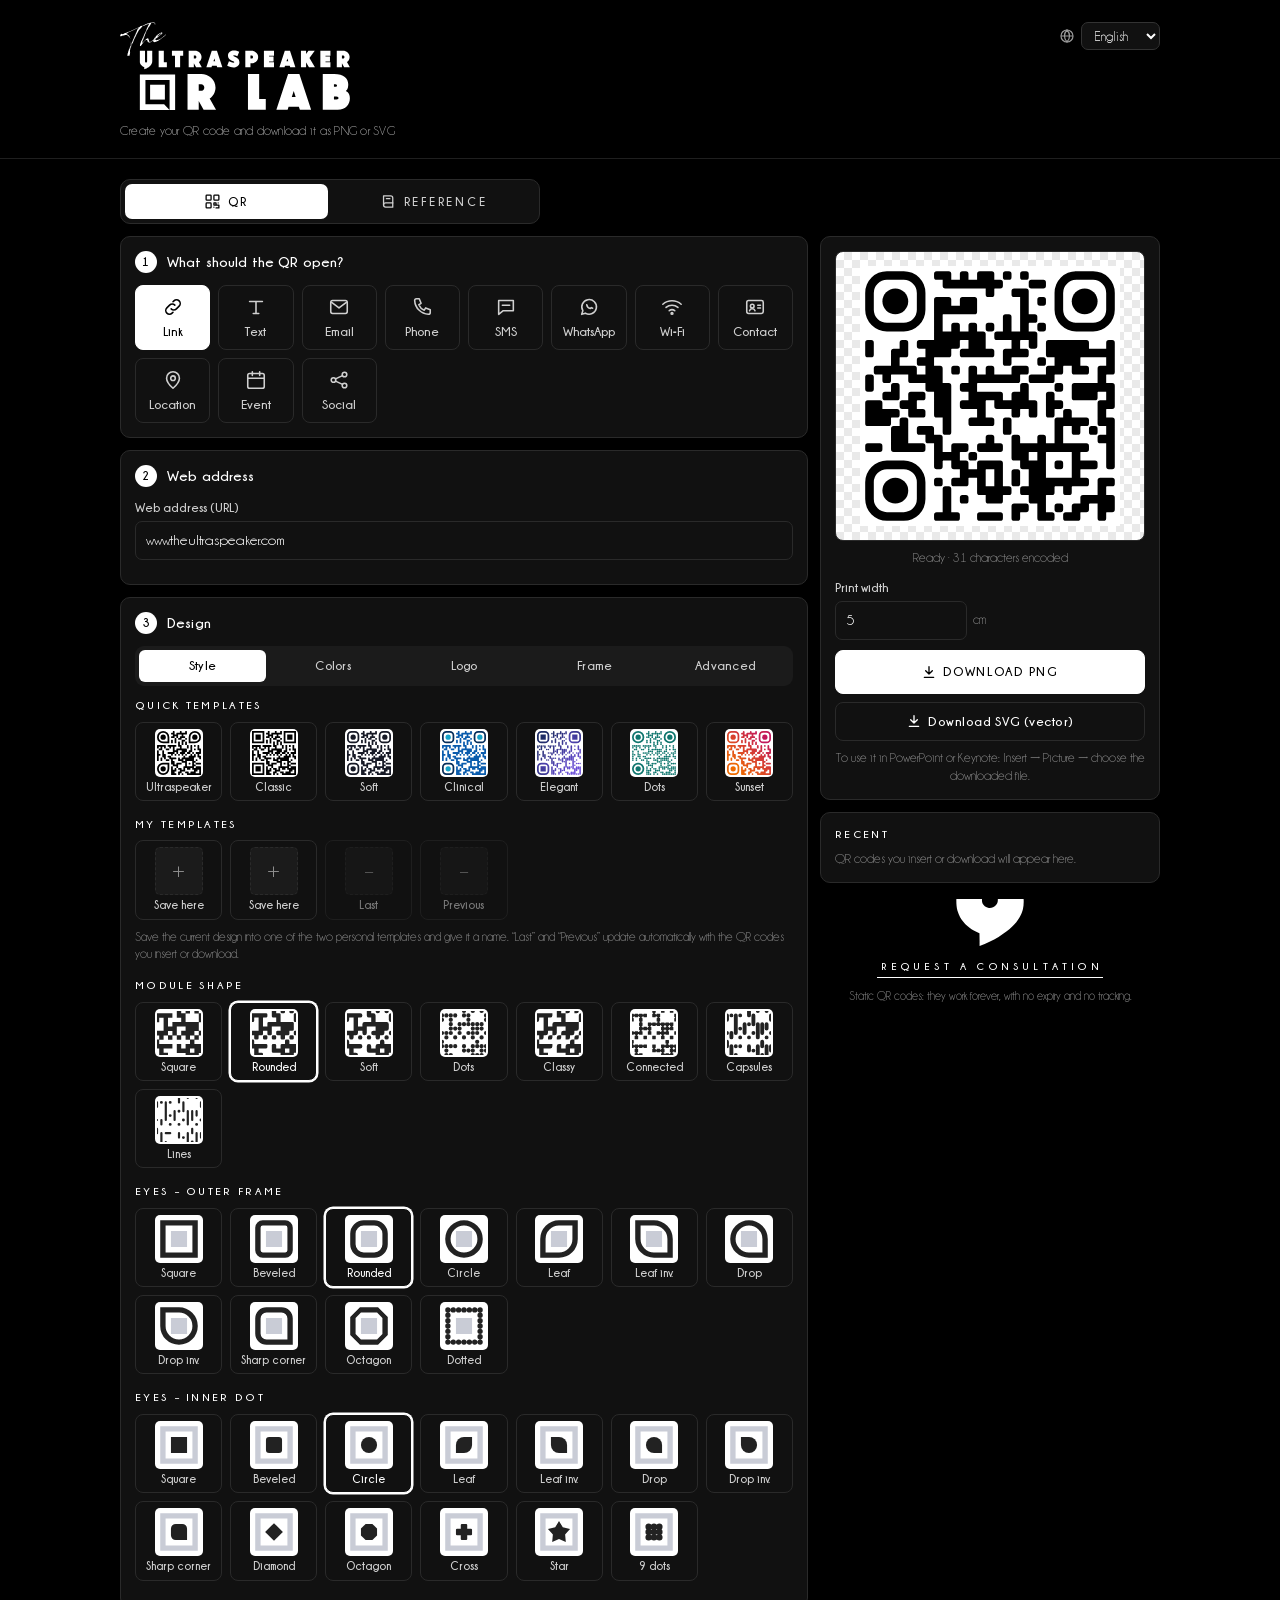
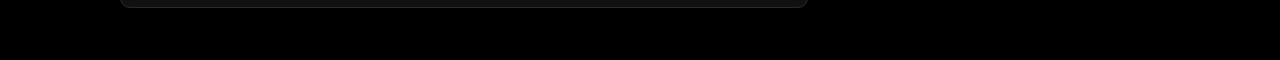
==== commit b299f29a: "Titolo schermata Home" ====
--- a/index.html
+++ b/index.html
@@ -8,6 +8,10 @@
 <link rel="icon" href="assets/favicon-32.png?v=2" sizes="32x32" type="image/png">
 <link rel="apple-touch-icon" href="assets/apple-touch-icon.png?v=2">
 <meta name="theme-color" content="#000000">
+<!-- nome breve sotto l'icona quando si salva la pagina sulla schermata Home -->
+<meta name="apple-mobile-web-app-title" content="QR Lab">
+<meta name="application-name" content="QR Lab">
+<link rel="manifest" href="app.webmanifest">
 <script>window.QR_WEB=true;</script>
 <script src="qrcode.js?v=20261027a"></script>
 <script src="i18n.js?v=20261027a"></script>
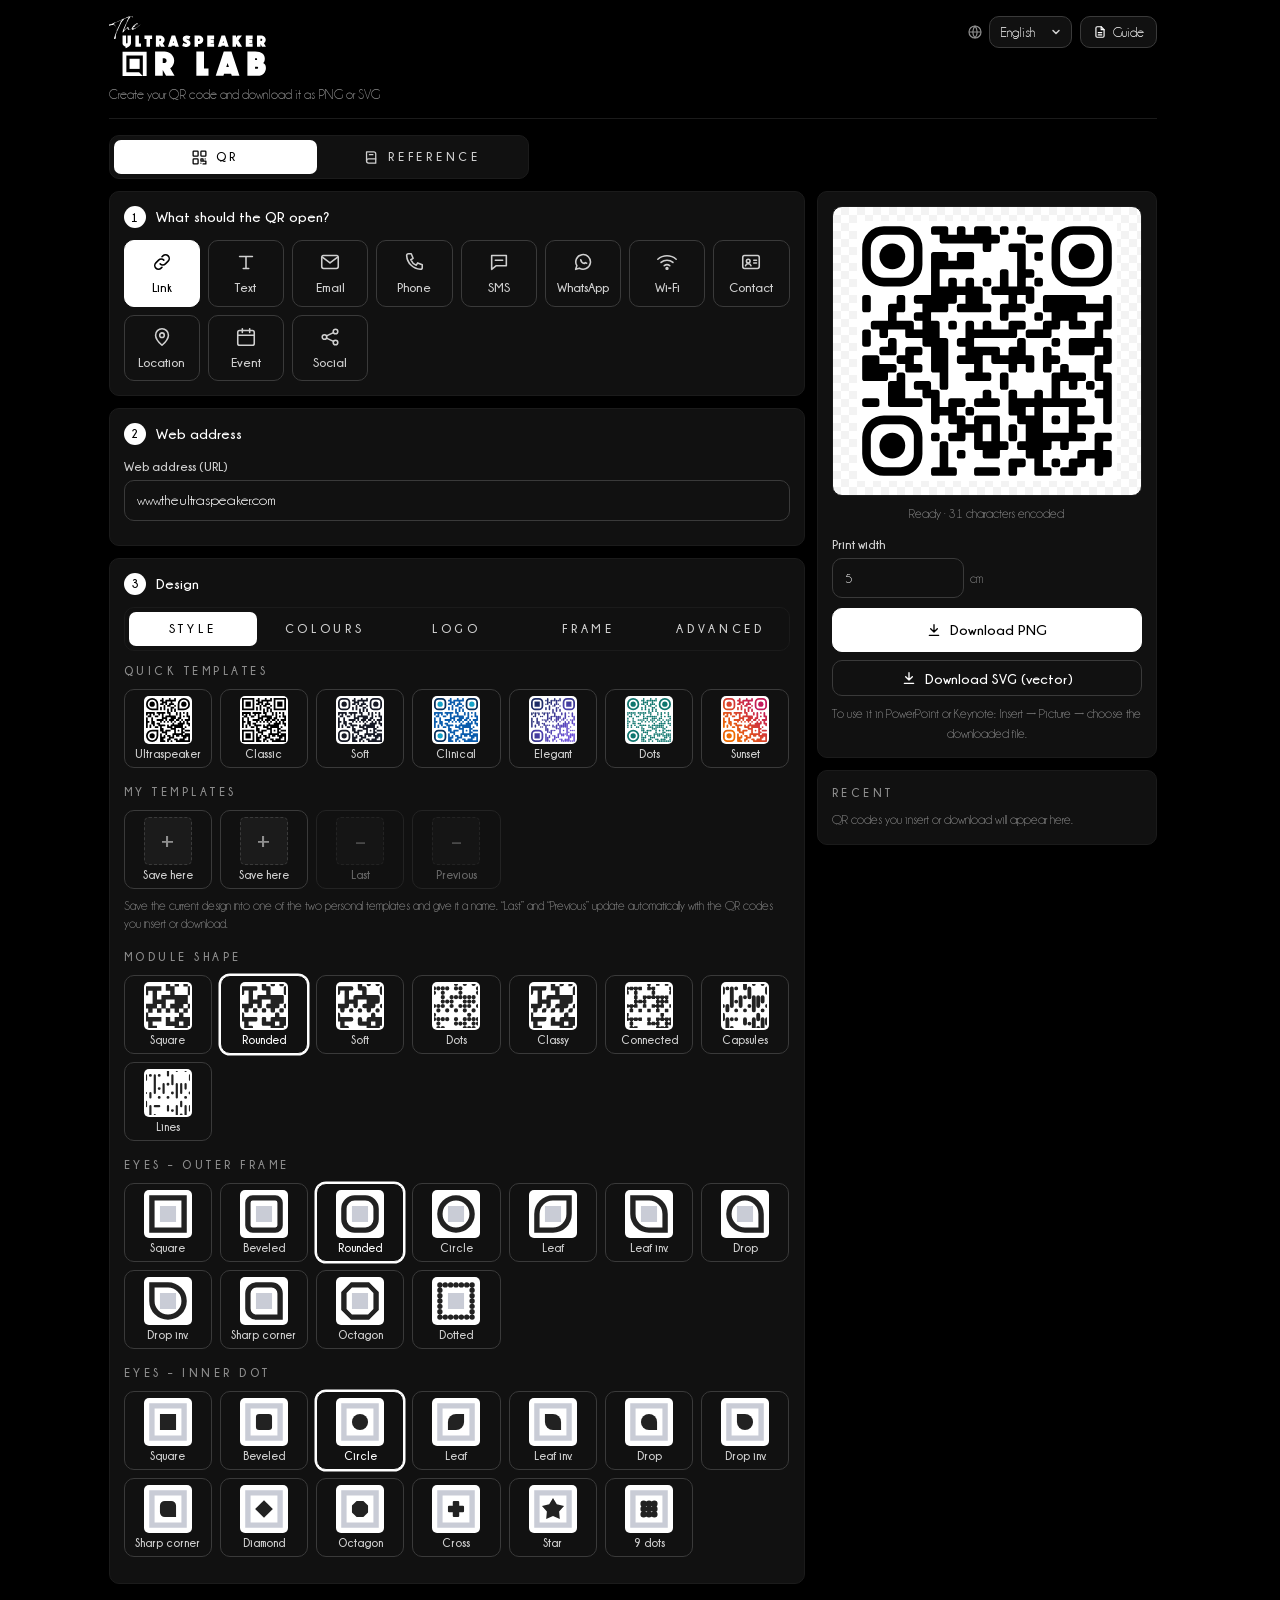
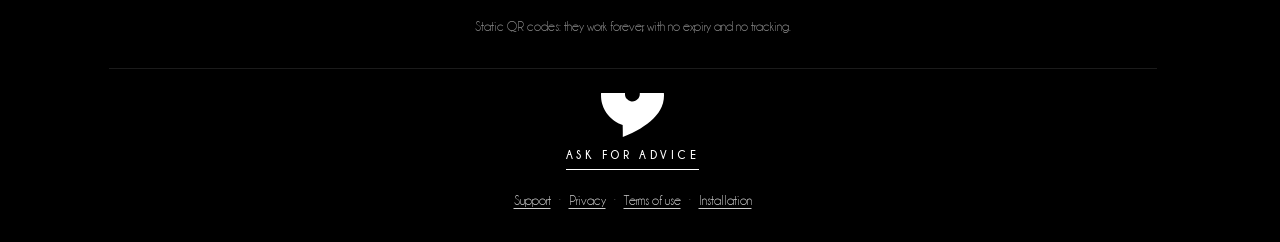
==== commit f5461111: "Versione 1.2" ====
--- a/index.html
+++ b/index.html
@@ -4,300 +4,102 @@
 <meta charset="utf-8">
 <meta name="viewport" content="width=device-width, initial-scale=1">
 <title>The Ultraspeaker QR Lab</title>
-<link rel="icon" href="assets/favicon.svg?v=2" type="image/svg+xml">
-<link rel="icon" href="assets/favicon-32.png?v=2" sizes="32x32" type="image/png">
-<link rel="apple-touch-icon" href="assets/apple-touch-icon.png?v=2">
+<meta name="description" content="Create custom QR codes and scientific citations with a QR to the paper, ready for your slides.">
 <meta name="theme-color" content="#000000">
-<!-- nome breve sotto l'icona quando si salva la pagina sulla schermata Home -->
+<meta name="color-scheme" content="dark">
 <meta name="apple-mobile-web-app-title" content="QR Lab">
 <meta name="application-name" content="QR Lab">
-<link rel="manifest" href="app.webmanifest">
-<script>window.QR_WEB=true;</script>
-<script src="qrcode.js?v=20261027a"></script>
-<script src="i18n.js?v=20261027a"></script>
-<style>
-@font-face{font-family:"Champagne & Limousines";font-weight:400;font-style:normal;font-display:swap;src:url(fonts/champagne-limousines-regular.woff2) format("woff2")}
-@font-face{font-family:"Champagne & Limousines";font-weight:400;font-style:italic;font-display:swap;src:url(fonts/champagne-limousines-italic.woff2) format("woff2")}
-@font-face{font-family:"Champagne & Limousines";font-weight:700;font-style:normal;font-display:swap;src:url(fonts/champagne-limousines-bold.woff2) format("woff2")}
-@font-face{font-family:"Champagne & Limousines";font-weight:700;font-style:italic;font-display:swap;src:url(fonts/champagne-limousines-bolditalic.woff2) format("woff2")}
-/* Immagine coordinata The Ultraspeaker: bianco e nero, tipografia geometrica, maiuscolo spaziato */
-:root{
-  --bg:#000000; --surface:#111111; --surface-2:#1b1b1b; --ink:#ffffff; --ink-2:#d0d0d0; --ink-3:#8e8e8e;
-  --line:#2a2a2a; --accent:#ffffff; --accent-ink:#000000; --accent-soft:#262626; --warn:#ffcf80; --warn-soft:#2d230f;
-  --ring:rgba(255,255,255,.25); --radius:10px; --shadow:none; color-scheme:dark;
-}
-/* Sfondo sempre nero, come le altre app The Ultraspeaker (indipendente dal tema chiaro/scuro del sistema) */
-*{box-sizing:border-box}
-html,body{margin:0}
-body{background:var(--bg);color:var(--ink);font:500 14px/1.5 "Champagne & Limousines","Avenir Next","Segoe UI",-apple-system,Arial,sans-serif;font-size-adjust:0.47;-webkit-font-smoothing:antialiased}
-button,input,select,textarea{font:inherit;color:inherit}
-.app{max-width:1080px;margin:0 auto;padding:0 12px 96px}
-/* Intestazione: fascia nera con il logo */
-header.brand{background:#000;color:#fff;margin:0 0 14px;padding:18px 16px 14px;border-bottom:1px solid #1f1f1f}
-.brand-in{max-width:1080px;margin:0 auto}
-.brand-row{display:flex;align-items:flex-start;gap:12px}
-.brand .logo-link{display:block;width:min(230px,60%);min-width:0;border-radius:4px}
-.brand .logo-link:focus-visible{outline:2px solid #fff;outline-offset:4px}
-.brand .lockup{display:block;width:100%;height:auto}
-.brand-tool{display:flex;flex-wrap:wrap;align-items:baseline;gap:4px 12px;margin-top:12px}
-.sr-only{position:absolute;width:1px;height:1px;padding:0;margin:-1px;overflow:hidden;clip:rect(0 0 0 0);white-space:nowrap;border:0}
-.brand-tool p{margin:0;font-size:12px;color:#a8a8a8;letter-spacing:.02em}
-.lang{margin-left:auto;display:flex;align-items:center;gap:6px;flex:none}
-.lang svg{width:16px;height:16px;stroke:#9a9a9a;fill:none;stroke-width:1.8}
-.brand .lang select{width:auto;padding:5px 8px;font-size:12.5px;border-radius:7px;background:#111;color:#fff;border:1px solid #333}
-.layout{display:grid;gap:12px;grid-template-columns:minmax(0,1fr)}
-.layout>main,.layout>aside{min-width:0}
-@media (min-width:760px){
-  .app{padding:0 20px 40px}
-  header.brand{margin:0 0 20px;padding:22px 0 18px}
-  .brand-in{padding:0 20px}
-  .layout{grid-template-columns:minmax(0,1fr) 340px;align-items:start}
-  .side{position:sticky;top:12px}
-  .bar{display:none!important}
-}
-.card{background:var(--surface);border:1px solid var(--line);border-radius:var(--radius);box-shadow:var(--shadow);padding:14px;margin-bottom:12px}
-.step-h{display:flex;align-items:center;gap:10px;margin:0 0 12px;font-size:14px;font-weight:700;letter-spacing:.01em}
-.step-h .n{width:22px;height:22px;border-radius:50%;background:var(--accent);color:var(--accent-ink);display:grid;place-items:center;font-size:12px;font-weight:700;flex:none}
-.types{display:grid;grid-template-columns:repeat(auto-fill,minmax(74px,1fr));gap:8px}
-.type{border:1px solid var(--line);background:var(--surface);border-radius:8px;padding:10px 4px 8px;cursor:pointer;display:flex;flex-direction:column;align-items:center;gap:5px;font-size:12px;font-weight:600;color:var(--ink-2);transition:border-color .15s,background .15s,color .15s}
-.type svg{width:22px;height:22px;stroke:currentColor;fill:none;stroke-width:1.7;stroke-linecap:round;stroke-linejoin:round}
-.type:hover{border-color:var(--ink)}
-.type[aria-pressed="true"]{border-color:var(--accent);background:var(--accent);color:var(--accent-ink)}
-.field{margin-bottom:10px}
-.field label,.lbl{display:block;font-size:12px;font-weight:700;color:var(--ink-2);margin-bottom:4px}
-.field .hint{font-size:11.5px;color:var(--ink-3);margin-top:3px}
-input[type=text],input[type=url],input[type=email],input[type=tel],input[type=number],input[type=datetime-local],select,textarea{
-  width:100%;background:var(--surface);border:1px solid var(--line);border-radius:7px;padding:8px 10px;outline:none;min-width:0;font-weight:500}
-textarea{min-height:84px;resize:vertical}
-input:focus,select:focus,textarea:focus{border-color:var(--ink);box-shadow:0 0 0 3px var(--ring)}
-button:focus-visible,.tile:focus-visible{outline:2px solid var(--ink);outline-offset:2px}
-.row{display:grid;grid-template-columns:1fr 1fr;gap:8px}
-.inline-btn{margin-top:6px;background:none;border:0;color:var(--ink);text-decoration:underline;text-underline-offset:3px;font-size:12px;font-weight:700;cursor:pointer;padding:0}
-.check{display:flex;align-items:center;gap:8px;font-size:13px;color:var(--ink-2);margin:6px 0;cursor:pointer}
-.check input{accent-color:var(--accent);width:16px;height:16px}
-.tabs{display:flex;gap:4px;background:var(--surface-2);padding:4px;border-radius:9px;margin-bottom:12px;overflow-x:auto}
-.tabs button{flex:1;border:0;background:none;padding:7px 6px;border-radius:6px;font-size:12px;font-weight:700;color:var(--ink-2);cursor:pointer;white-space:nowrap;min-width:max-content;letter-spacing:.02em}
-.tabs button[aria-selected="true"]{background:var(--accent);color:var(--accent-ink)}
-.panel[hidden]{display:none}
-[hidden]{display:none!important}
-.tiles{display:grid;grid-template-columns:repeat(auto-fill,minmax(80px,1fr));gap:8px;margin-bottom:12px}
-.tile{border:1px solid var(--line);border-radius:8px;background:var(--surface);padding:6px;cursor:pointer;display:flex;flex-direction:column;align-items:center;gap:4px;font-size:11px;font-weight:600;color:var(--ink-2)}
-.tile:hover{border-color:var(--ink-3)}
-.tile .thumb{width:48px;height:48px;border-radius:5px;background:#fff;display:grid;place-items:center;overflow:hidden}
-.tile .thumb img,.tile .thumb canvas,.tile .thumb svg{width:44px;height:44px;display:block}
-.tile[aria-pressed="true"]{border-color:var(--accent);box-shadow:0 0 0 1.5px var(--accent);color:var(--ink);font-weight:700}
-.tile>span:last-child{text-align:center;line-height:1.2;hyphens:manual;overflow-wrap:break-word;max-width:100%}
-.tile.my{padding:6px 4px;cursor:default}
-.my-main{all:unset;box-sizing:border-box;display:flex;flex-direction:column;align-items:center;gap:4px;cursor:pointer;width:100%}
-.my-main:focus-visible{outline:2px solid var(--ink);outline-offset:2px;border-radius:4px}
-.my-main>span:last-child{text-align:center;line-height:1.2;overflow-wrap:break-word;max-width:100%}
-.my-acts{display:flex;gap:4px;justify-content:center}
-.my-acts button{width:28px;height:22px;border:1px solid var(--line);border-radius:5px;background:var(--surface);color:var(--ink-2);display:grid;place-items:center;cursor:pointer;padding:0}
-.my-acts button:hover{border-color:var(--ink);color:var(--ink)}
-.my-acts svg{width:13px;height:13px;stroke:currentColor;fill:none;stroke-width:2;stroke-linecap:round;stroke-linejoin:round}
-.thumb.empty{border:1.5px dashed var(--line);background:var(--surface-2)!important;color:var(--ink-3);font-size:22px;font-weight:500}
-.tile.my input{width:100%;font-size:11px;padding:3px 4px;text-align:center;border-radius:5px}
-.tile:disabled{opacity:.55;cursor:default}
-.mini-hint{font-size:11.5px;color:var(--ink-3);margin:-4px 0 12px}
-.colors{display:grid;grid-template-columns:1fr 1fr;gap:10px}
-.color{display:flex;align-items:center;gap:8px;border:1px solid var(--line);border-radius:7px;padding:5px 8px}
-.color input[type=color]{width:28px;height:28px;border:0;padding:0;background:none;cursor:pointer;flex:none}
-.color input[type=text]{border:0;padding:2px 0;font-family:ui-monospace,Menlo,monospace;font-size:12px;box-shadow:none!important}
-.sub{font-size:10.5px;font-weight:700;color:var(--ink);margin:16px 0 8px;text-transform:uppercase;letter-spacing:.22em}
-.sub:first-child{margin-top:0}
-input[type=range]{width:100%;accent-color:var(--accent)}
-.range-row{display:flex;justify-content:space-between;font-size:12px;color:var(--ink-2)}
-.upload{border:1.5px dashed var(--line);border-radius:9px;padding:14px;text-align:center;cursor:pointer;color:var(--ink-2);font-size:12.5px;background:var(--surface-2)}
-.upload:hover{border-color:var(--ink);color:var(--ink)}
-.seg{display:flex;border:1px solid var(--line);border-radius:7px;overflow:hidden}
-.seg button{flex:1;border:0;background:var(--surface);padding:7px 6px;font-size:12px;font-weight:700;color:var(--ink-2);cursor:pointer}
-.seg button+button{border-left:1px solid var(--line)}
-.seg button[aria-pressed="true"]{background:var(--accent);color:var(--accent-ink)}
-.preview-card{text-align:center}
-/* Riquadro di anteprima chiaro: il QR si vede come sulla slide (la scacchiera indica le zone trasparenti) */
-.preview{background:repeating-conic-gradient(#e9e9e9 0 25%, #ffffff 0 50%) 0 0/16px 16px;border-radius:8px;padding:14px;display:grid;place-items:center;min-height:220px;border:1px solid var(--line)}
-.preview img{max-width:100%;max-height:260px;display:block}
-.preview.dim img{opacity:.25;filter:grayscale(1)}
-.status{font-size:12px;color:var(--ink-3);margin:8px 0 0;min-height:18px}
-.warn{background:var(--warn-soft);color:var(--warn);border-radius:7px;padding:8px 10px;font-size:12px;margin-top:8px;text-align:left}
-.out{display:grid;grid-template-columns:1fr 1fr;gap:8px;margin:12px 0 10px;text-align:left}
-.btn{border:1px solid var(--line);background:var(--surface);border-radius:8px;padding:9px 12px;font-weight:700;font-size:12.5px;letter-spacing:.04em;cursor:pointer;display:inline-flex;align-items:center;justify-content:center;gap:6px}
-.btn:hover{border-color:var(--ink)}
-.btn.primary{background:var(--accent);border-color:var(--accent);color:var(--accent-ink);width:100%;padding:12px;text-transform:uppercase;letter-spacing:.14em;font-size:12px}
-.btn.primary:hover{opacity:.88}
-.btn:disabled{opacity:.4;cursor:not-allowed}
-.btn svg{width:16px;height:16px;stroke:currentColor;fill:none;stroke-width:2;stroke-linecap:round;stroke-linejoin:round}
-.btns{display:grid;grid-template-columns:1fr 1fr;gap:8px;margin-top:8px}
-.recent{display:flex;gap:6px;flex-wrap:wrap}
-.recent button{width:46px;height:46px;border:1px solid var(--line);border-radius:7px;background:#fff;padding:3px;cursor:pointer}
-.recent button img{width:100%;height:100%;display:block}
-.recent-empty{font-size:12px;color:var(--ink-3)}
-.bar{position:fixed;left:0;right:0;bottom:0;background:var(--surface);border-top:1px solid var(--line);padding:8px 12px;display:flex;gap:10px;align-items:center;z-index:5}
-.bar img{width:52px;height:52px;border-radius:6px;background:#fff;border:1px solid var(--line);object-fit:contain;cursor:pointer}
-.bar .btn.primary{flex:1;width:auto}
-.toast{position:fixed;left:50%;bottom:78px;transform:translateX(-50%) translateY(20px);background:var(--ink);color:var(--bg);padding:8px 14px;border-radius:8px;font-size:12.5px;font-weight:600;opacity:0;pointer-events:none;transition:.2s;z-index:10;max-width:90vw;text-align:center}
-.toast.show{opacity:1;transform:translateX(-50%) translateY(0)}
-@media (prefers-reduced-motion:reduce){.toast,.type{transition:none}}
-.foot{display:flex;flex-direction:column;align-items:center;gap:8px;font-size:11px;color:var(--ink-3);text-align:center;margin-top:6px}
-/* Arena sopra la call to action: 30% della larghezza del testo (70% più stretta) */
-.cta-wrap{display:inline-block;margin:4px 0 2px;text-align:center}
-.arena{display:block;width:30%;margin:0 auto 10px;aspect-ratio:2503/1747;background:var(--ink);-webkit-mask:url(assets/arena.svg) center/contain no-repeat;mask:url(assets/arena.svg) center/contain no-repeat}
-.cta-wrap .cta{display:inline-block}
-.cta{font-size:10px;font-weight:700;letter-spacing:.42em;text-transform:uppercase;color:var(--ink);text-decoration:none;border-bottom:1px solid var(--ink);padding:2px 0 3px .42em}
-.cta:hover{opacity:.7}
-.cta:focus-visible{outline:2px solid var(--ink);outline-offset:4px}
-
-/* ---------- Sezioni QR | Reference ---------- */
-.modes{display:flex;gap:4px;background:var(--surface);border:1px solid var(--line);padding:4px;border-radius:10px;margin:0 0 12px}
-.modes button{flex:1;display:flex;align-items:center;justify-content:center;gap:7px;border:0;background:none;padding:9px 8px;border-radius:7px;font-size:11.5px;font-weight:700;letter-spacing:.24em;text-transform:uppercase;color:var(--ink-2);cursor:pointer}
-.modes button svg{width:17px;height:17px;stroke:currentColor;fill:none;stroke-width:1.8;stroke-linecap:round;stroke-linejoin:round;flex:none}
-.modes button[aria-selected="true"]{background:var(--accent);color:var(--accent-ink)}
-.modes button:focus-visible{outline:2px solid var(--ink);outline-offset:2px}
-@media (min-width:760px){.modes{max-width:420px}}
-/* ---------- Reference ---------- */
-.ref-search{display:flex;gap:8px}
-.ref-search input{flex:1}
-.ref-search .btn{flex:none}
-.ref-err{color:var(--warn)!important}
-#refStatus:empty,#refBulkStatus:empty,#refListStatus:empty,#refTargetNote:empty{display:none}
-#refQrOpts .range-row{margin-top:10px}
-.ref-res{display:block;width:100%;text-align:left;border:1px solid var(--line);background:var(--surface);border-radius:8px;padding:8px 10px;margin-top:6px;cursor:pointer;font-size:12px;color:var(--ink-2)}
-.ref-res:hover{border-color:var(--ink)}
-.ref-res b{display:block;color:var(--ink);font-size:12.5px;line-height:1.3;margin-bottom:2px}
-.ref-res span{display:block;line-height:1.35}
-#refResults{margin-top:10px}
-details.ref-more{margin-top:12px;border-top:1px solid var(--line);padding-top:10px}
-details.ref-more summary,details.ref-abs summary{cursor:pointer;font-size:12px;font-weight:700;color:var(--ink-2)}
-details.ref-more textarea{margin-top:8px;font-family:ui-monospace,Menlo,monospace;font-size:12px}
-.ref-empty{font-size:12.5px;color:var(--ink-3);margin:0}
-.ref-meta{font-size:13px}
-.ref-authors{color:var(--ink-2);font-size:12.5px;margin-bottom:4px}
-.ref-title{font-weight:700;font-size:14px;line-height:1.35;margin-bottom:8px}
-.ref-dl{display:grid;grid-template-columns:auto 1fr;gap:3px 12px;margin:0 0 8px;font-size:12.5px}
-.ref-dl dt{color:var(--ink-3)}
-.ref-dl dd{margin:0}
-.ref-dim{color:var(--ink-3)}
-.ref-links{display:flex;flex-wrap:wrap;gap:4px 14px;font-size:12px}
-.ref-links a{color:var(--ink)}
-.ref-badges{display:flex;flex-wrap:wrap;gap:6px;margin-top:8px}
-.ref-badge{display:inline-block;font-size:10px;font-weight:700;letter-spacing:.12em;text-transform:uppercase;border-radius:20px;padding:3px 9px;border:1px solid var(--line);color:var(--ink-2);text-decoration:none}
-.ref-badge.b-ok{border-color:var(--ink);color:var(--ink)}
-.ref-badge.b-warn{background:var(--warn-soft);color:var(--warn);border-color:transparent}
-.ref-badge.b-bad{background:#b00020;color:#fff;border-color:#b00020}
-.ref-badge.b-dim{color:var(--ink-3)}
-.ref-warn-bad{background:#b00020;color:#fff}
-details.ref-abs{margin-top:10px}
-.ref-abs-text{font-size:12px;line-height:1.55;color:var(--ink-2);margin:8px 0}
-.ref-out{border:1px solid var(--line);border-radius:8px;padding:9px 10px;font-size:12.5px;line-height:1.45;background:var(--surface-2);margin-bottom:10px;overflow-wrap:anywhere}
-.ref-out.short{font-size:14px;font-weight:700}
-.seg.wrap{flex-wrap:wrap}
-.pt{position:relative;width:60px!important;height:40px!important;background:#fff!important;border:1px solid var(--line);display:block!important}
-.pt.pt-dark{background:#111!important;border-color:#555}
-.pt span{position:absolute;bottom:5px}
-.pt-txt{height:3px;border-radius:2px;bottom:7px!important}
-.pt-qr{background:repeating-conic-gradient(#000 0 25%,#fff 0 50%) 0 0/4px 4px;outline:1px solid #000}
-.pt-dark .pt-qr{outline-color:#fff}
-.pt-left .pt-qr{left:5px}.pt-left .pt-txt{left:22px}
-.pt-right .pt-qr{right:5px}.pt-right .pt-txt{right:22px}
-.pt-center .pt-qr{left:34px}.pt-center .pt-txt{left:10px}
-.ref-grid{display:grid;grid-template-columns:1fr 1fr;gap:8px 10px}
-.ref-grid .field{margin-bottom:0}
-.ref-slide{aspect-ratio:16/9;background:#fff;border:1px solid var(--line);border-radius:6px;position:relative;margin:10px 0 12px;overflow:hidden}
-.ref-slide.dark{background:#111}
-.ref-slide-in{position:absolute;bottom:6%;left:4%;right:4%;display:flex;align-items:flex-end;gap:6px}
-.ref-slide.pos-right .ref-slide-in{justify-content:flex-end;text-align:right}
-.ref-slide.pos-center .ref-slide-in{justify-content:center}
-.ref-slide img{display:block;flex:none;background:#fff}
-.ref-slide span{line-height:1.2}
-.ref-list{display:flex;flex-direction:column;gap:6px}
-.ref-item{display:flex;gap:8px;align-items:flex-start;border:1px solid var(--line);border-radius:8px;padding:8px}
-.ref-num{flex:none;min-width:22px;height:22px;border-radius:11px;background:var(--accent);color:var(--accent-ink);font-size:11px;font-weight:700;display:grid;place-items:center;padding:0 5px}
-.ref-item-body{flex:1;min-width:0}
-.ref-item-short{font-size:12.5px;font-weight:700}
-.ref-item-title{font-size:11.5px;color:var(--ink-3);line-height:1.35;overflow:hidden;display:-webkit-box;-webkit-line-clamp:2;-webkit-box-orient:vertical}
-.ref-item .ref-badges{margin-top:5px}
-.ref-item-acts{display:flex;gap:4px;flex:none}
-.ref-item-acts button{min-width:28px;height:26px;border:1px solid var(--line);border-radius:6px;background:var(--surface);color:var(--ink-2);display:grid;place-items:center;cursor:pointer;padding:0 5px;font-size:11px;font-weight:700}
-.ref-item-acts button:hover{border-color:var(--ink);color:var(--ink)}
-.ref-item-acts button.confirm{background:#b00020;border-color:#b00020;color:#fff}
-.ref-item-acts svg{width:14px;height:14px;stroke:currentColor;fill:none;stroke-width:2;stroke-linecap:round;stroke-linejoin:round}
-.ref-edit{border:1px solid var(--ink);border-radius:8px;padding:10px}
-.ref-edit-h{font-size:12px;font-weight:700;margin-bottom:8px;letter-spacing:.04em}
-.ref-edit textarea{min-height:48px}
-.ref-bib{border-top:1px solid var(--line);margin-top:12px;padding-top:10px}
-.ref-bib .btn{width:100%}
-</style>
+<link rel="icon" type="image/svg+xml" href="assets/favicon.svg?v=20261111">
+<link rel="icon" type="image/png" sizes="32x32" href="assets/favicon-32.png?v=20261111">
+<link rel="apple-touch-icon" href="assets/apple-touch-icon.png?v=20261111">
+<link rel="manifest" href="site.webmanifest">
+<link rel="stylesheet" href="shared/ultraspeaker-lab.css?v=20261111">
+<link rel="stylesheet" href="css/app.css?v=20261111">
+<!-- Office.js: in PowerPoint collega il pannello alla presentazione; nel browser la pagina funziona anche senza -->
+<script src="https://appsforoffice.microsoft.com/lib/1/hosted/office.js"></script>
+<script src="shared/ultraspeaker-lang.js?v=20261111"></script>
+<script src="qrcode.js?v=20261111"></script>
+<script src="i18n.js?v=20261111"></script>
 </head>
 <body>
-  <header class="brand"><div class="brand-in">
-    <div class="brand-row">
-      <a class="logo-link" id="logoLink" href="https://www.theultraspeaker.com" target="_blank" rel="noopener" title="www.theultraspeaker.com"><img class="lockup" src="assets/qr-lab-logo.svg" alt="The Ultraspeaker QR Lab – www.theultraspeaker.com" width="3951" height="1504"></a>
-      <label class="lang"><svg viewBox="0 0 24 24" aria-hidden="true"><circle cx="12" cy="12" r="9"/><path d="M3 12h18M12 3c2.5 2.7 3.8 5.7 3.8 9s-1.3 6.3-3.8 9c-2.5-2.7-3.8-5.7-3.8-9S9.5 5.7 12 3z"/></svg><select id="langSel" data-i18n-aria="lbl.lang" aria-label="Lingua"></select></label>
+<div class="us-page us-page--wide">
+  <header class="us-header">
+    <div>
+      <a class="us-logo" id="logoLink" href="https://www.theultraspeaker.com" target="_blank" rel="noopener"><img src="assets/qr-lab-logo.svg?v=20261111" alt="The Ultraspeaker QR Lab" width="158" height="60"></a>
+      <p class="us-subtitle"><span id="appSub" data-i18n="app.sub">Crea un QR code e inseriscilo nella slide</span><span id="refSub" data-i18n="ref.sub" hidden>Cita la letteratura e collegala al paper con un QR</span></p>
     </div>
-    <div class="brand-tool"><h1 class="sr-only">The Ultraspeaker QR Lab</h1><p id="appSub" data-i18n="app.sub">Crea un QR code e inseriscilo nella slide</p><p id="refSub" data-i18n="ref.sub" hidden>Cita la letteratura e collegala al paper con un QR</p></div>
-  </div></header>
-<div class="app">
-  <nav class="modes" role="tablist" data-i18n-aria="mode.aria" aria-label="Sezioni">
-    <button type="button" role="tab" data-mode="qr" id="modeQrTab" aria-controls="modeQr" aria-selected="true"><svg viewBox="0 0 24 24" aria-hidden="true"><rect x="3" y="3" width="7" height="7" rx="1"/><rect x="14" y="3" width="7" height="7" rx="1"/><rect x="3" y="14" width="7" height="7" rx="1"/><path d="M14 14h3v3h-3zM20 14v.01M14 20h.01M17 17h4v4h-4"/></svg><span data-i18n="mode.qr">QR</span></button>
-    <button type="button" role="tab" data-mode="ref" id="modeRefTab" aria-controls="modeRef" aria-selected="false" tabindex="-1"><svg viewBox="0 0 24 24" aria-hidden="true"><path d="M5 4h10a3 3 0 0 1 3 3v13H8a3 3 0 0 1-3-3z"/><path d="M5 17a3 3 0 0 1 3-3h10M9 8h5"/></svg><span data-i18n="mode.ref">Reference</span></button>
+    <div class="us-header-tools">
+      <label class="us-lang">
+        <svg viewBox="0 0 24 24" aria-hidden="true"><circle cx="12" cy="12" r="9"/><path d="M3 12h18M12 3a14 14 0 0 1 0 18M12 3a14 14 0 0 0 0 18"/></svg>
+        <span class="us-sr" data-i18n="us.language">Lingua</span>
+        <select id="langSel"></select>
+      </label>
+      <a class="us-btn us-guide" id="usGuide" href="guide/qr-lab-guide-it.pdf" target="_blank" rel="noopener" aria-label="Guida d'utilizzo"><svg viewBox="0 0 24 24" aria-hidden="true"><path d="M14 3H7a2 2 0 0 0-2 2v14a2 2 0 0 0 2 2h10a2 2 0 0 0 2-2V8z"/><path d="M14 3v5h5M9 13h6M9 17h6"/></svg><span data-i18n="us.guide">Guida</span></a>
+    </div>
+  </header>
+  <h1 class="us-sr">The Ultraspeaker QR Lab</h1>
+
+  <nav class="us-tabs modes" role="tablist" data-i18n-aria="mode.aria" aria-label="Sezioni">
+    <button type="button" class="us-tab" role="tab" data-mode="qr" id="modeQrTab" aria-controls="modeQr" aria-selected="true"><svg viewBox="0 0 24 24" aria-hidden="true"><rect x="3" y="3" width="7" height="7" rx="1"/><rect x="14" y="3" width="7" height="7" rx="1"/><rect x="3" y="14" width="7" height="7" rx="1"/><path d="M14 14h3v3h-3zM20 14v.01M14 20h.01M17 17h4v4h-4"/></svg><span data-i18n="mode.qr">QR</span></button>
+    <button type="button" class="us-tab" role="tab" data-mode="ref" id="modeRefTab" aria-controls="modeRef" aria-selected="false" tabindex="-1"><svg viewBox="0 0 24 24" aria-hidden="true"><path d="M5 4h10a3 3 0 0 1 3 3v13H8a3 3 0 0 1-3-3z"/><path d="M5 17a3 3 0 0 1 3-3h10M9 8h5"/></svg><span data-i18n="mode.ref">Reference</span></button>
   </nav>
 
   <div id="modeQr" role="tabpanel" aria-labelledby="modeQrTab">
   <div class="layout">
     <main>
-      <section class="card">
+      <section class="us-panel">
         <h2 class="step-h"><span class="n">1</span><span data-i18n="step1">Cosa deve aprire il QR?</span></h2>
         <div class="types" id="types" role="group" data-i18n-aria="types.aria" aria-label="Tipo di QR"></div>
       </section>
 
-      <section class="card">
+      <section class="us-panel">
         <h2 class="step-h"><span class="n">2</span><span id="contentTitle">Contenuto</span></h2>
         <div id="fields"></div>
       </section>
 
-      <section class="card">
+      <section class="us-panel" id="designCard">
         <h2 class="step-h"><span class="n">3</span><span data-i18n="step3">Design</span></h2>
-        <div class="tabs" role="tablist">
-          <button role="tab" data-tab="stile" aria-selected="true" data-i18n="tab.style">Stile</button>
-          <button role="tab" data-tab="colori" aria-selected="false" data-i18n="tab.colors">Colori</button>
-          <button role="tab" data-tab="logo" aria-selected="false" data-i18n="tab.logo">Logo</button>
-          <button role="tab" data-tab="cornice" aria-selected="false" data-i18n="tab.frame">Cornice</button>
-          <button role="tab" data-tab="avanzate" aria-selected="false" data-i18n="tab.adv">Avanzate</button>
+        <div class="us-tabs design-tabs" role="tablist">
+          <button type="button" class="us-tab" role="tab" data-tab="stile" aria-selected="true" data-i18n="tab.style">Stile</button>
+          <button type="button" class="us-tab" role="tab" data-tab="colori" aria-selected="false" data-i18n="tab.colors">Colori</button>
+          <button type="button" class="us-tab" role="tab" data-tab="logo" aria-selected="false" data-i18n="tab.logo">Logo</button>
+          <button type="button" class="us-tab" role="tab" data-tab="cornice" aria-selected="false" data-i18n="tab.frame">Cornice</button>
+          <button type="button" class="us-tab" role="tab" data-tab="avanzate" aria-selected="false" data-i18n="tab.adv">Avanzate</button>
         </div>
 
         <div class="panel" data-panel="stile">
-          <div class="sub" data-i18n="sub.presets">Modelli rapidi</div>
+          <p class="us-label" data-i18n="sub.presets">Modelli rapidi</p>
           <div class="tiles" id="presets"></div>
-          <div class="sub" data-i18n="sub.myPresets">I miei modelli</div>
+          <p class="us-label" data-i18n="sub.myPresets">I miei modelli</p>
           <div class="tiles" id="myPresets"></div>
           <p class="mini-hint" data-i18n="hint.myPresets"></p>
-          <div class="sub" data-i18n="sub.dots">Forma dei moduli</div>
+          <p class="us-label" data-i18n="sub.dots">Forma dei moduli</p>
           <div class="tiles" id="dotTypes"></div>
-          <div class="sub" data-i18n="sub.eyeOuter">Occhi – cornice esterna</div>
+          <p class="us-label" data-i18n="sub.eyeOuter">Occhi – cornice esterna</p>
           <div class="tiles" id="cornerSqTypes"></div>
-          <div class="sub" data-i18n="sub.eyeInner">Occhi – punto interno</div>
+          <p class="us-label" data-i18n="sub.eyeInner">Occhi – punto interno</p>
           <div class="tiles" id="cornerDotTypes"></div>
         </div>
 
         <div class="panel" data-panel="colori" hidden>
-          <div class="sub" data-i18n="sub.modules">Moduli</div>
+          <p class="us-label" data-i18n="sub.modules">Moduli</p>
           <div class="colors">
             <div><span class="lbl" data-i18n="lbl.color">Colore</span><div class="color" data-color="dotColor"></div></div>
             <div id="grad2Wrap" hidden><span class="lbl" data-i18n="lbl.color2">Secondo colore</span><div class="color" data-color="gradColor2"></div></div>
           </div>
           <label class="check"><input type="checkbox" id="useGradient"> <span data-i18n="chk.gradient">Usa sfumatura</span></label>
           <div id="gradOpts" hidden>
-            <div class="seg" id="gradType" style="margin-bottom:8px"><button data-v="linear" aria-pressed="true" data-i18n="grad.linear">Lineare</button><button data-v="radial" aria-pressed="false" data-i18n="grad.radial">Radiale</button></div>
+            <div class="seg" id="gradType"><button type="button" class="us-chip" data-v="linear" aria-pressed="true" data-i18n="grad.linear">Lineare</button><button type="button" class="us-chip" data-v="radial" aria-pressed="false" data-i18n="grad.radial">Radiale</button></div>
             <div class="range-row"><span data-i18n="lbl.angle">Angolo</span><span id="gradRotVal">45°</span></div>
             <input type="range" id="gradRot" min="0" max="360" step="15" value="45">
           </div>
-          <div class="sub" data-i18n="sub.eyes">Occhi</div>
+          <p class="us-label" data-i18n="sub.eyes">Occhi</p>
           <label class="check"><input type="checkbox" id="eyesSame" checked> <span data-i18n="chk.eyesSame">Stesso colore dei moduli</span></label>
           <div class="colors" id="eyeColors" hidden>
             <div><span class="lbl" data-i18n="lbl.eyeOuter">Cornice esterna</span><div class="color" data-color="cornerSqColor"></div></div>
             <div><span class="lbl" data-i18n="lbl.eyeInner">Punto interno</span><div class="color" data-color="cornerDotColor"></div></div>
           </div>
-          <div class="sub" data-i18n="sub.bg">Sfondo</div>
+          <p class="us-label" data-i18n="sub.bg">Sfondo</p>
           <div class="colors">
             <div><span class="lbl" data-i18n="lbl.bgColor">Colore sfondo</span><div class="color" data-color="bgColor"></div></div>
             <div style="display:flex;align-items:flex-end"><label class="check"><input type="checkbox" id="transparentBg"> <span data-i18n="chk.transparent">Trasparente</span></label></div>
@@ -306,12 +108,12 @@
         </div>
 
         <div class="panel" data-panel="logo" hidden>
-          <div class="sub" data-i18n="sub.yourLogo">Il tuo logo</div>
-          <label class="upload" id="uploadBox">
+          <p class="us-label" data-i18n="sub.yourLogo">Il tuo logo</p>
+          <label class="upload us-spotlight" id="uploadBox">
             <input type="file" id="logoFile" accept="image/png,image/jpeg,image/svg+xml,image/webp" hidden>
             <span id="uploadText">Clicca per caricare un logo (PNG, JPG, SVG)</span>
           </label>
-          <div class="sub" data-i18n="sub.orIcon">Oppure un'icona</div>
+          <p class="us-label" data-i18n="sub.orIcon">Oppure un'icona</p>
           <div class="tiles" id="iconLogos"></div>
           <div id="logoOpts">
             <div class="range-row"><span data-i18n="lbl.logoSize">Dimensione logo</span><span id="logoSizeVal">30%</span></div>
@@ -319,15 +121,15 @@
             <div class="range-row"><span data-i18n="lbl.logoMargin">Spazio attorno al logo</span><span id="logoMarginVal">6</span></div>
             <input type="range" id="logoMargin" min="0" max="30" step="1" value="6">
             <label class="check"><input type="checkbox" id="hideDots" checked> <span data-i18n="chk.hideDots">Nascondi i moduli dietro al logo</span></label>
-            <div class="hint" style="font-size:11.5px;color:var(--ink-3)" data-i18n="hint.logoEc">Con un logo la correzione d'errore passa automaticamente a “Max”, così il QR resta leggibile.</div>
+            <p class="hint" data-i18n="hint.logoEc">Con un logo la correzione d'errore passa automaticamente a “Max”, così il QR resta leggibile.</p>
           </div>
         </div>
 
         <div class="panel" data-panel="cornice" hidden>
-          <div class="sub" data-i18n="sub.frameStyle">Stile cornice</div>
+          <p class="us-label" data-i18n="sub.frameStyle">Stile cornice</p>
           <div class="tiles" id="frames"></div>
           <div id="frameOpts">
-            <div class="field"><label for="frameText" data-i18n="lbl.text">Testo</label><input type="text" id="frameText" maxlength="28" value="SCANSIONAMI"></div>
+            <div class="field"><label for="frameText" data-i18n="lbl.text">Testo</label><input type="text" class="us-field" id="frameText" maxlength="28" value="SCANSIONAMI"></div>
             <div class="colors">
               <div><span class="lbl" data-i18n="lbl.frameColor">Colore cornice</span><div class="color" data-color="frameColor"></div></div>
               <div><span class="lbl" data-i18n="lbl.textColor">Colore testo</span><div class="color" data-color="frameTextColor"></div></div>
@@ -336,41 +138,38 @@
         </div>
 
         <div class="panel" data-panel="avanzate" hidden>
-          <div class="sub" data-i18n="sub.ec">Correzione d'errore</div>
-          <div class="seg" id="ecLevel"><button data-v="L" data-i18n="ec.L">Bassa</button><button data-v="M" data-i18n="ec.M">Media</button><button data-v="Q" data-i18n="ec.Q">Alta</button><button data-v="H" data-i18n="ec.H">Max</button></div>
-          <p class="hint" style="font-size:11.5px;color:var(--ink-3)" data-i18n="hint.ec">Più è alta, più il QR resiste a graffi, loghi e stampe imperfette, ma diventa più fitto.</p>
-          <div class="sub" data-i18n="sub.margin">Margine (zona di rispetto)</div>
+          <p class="us-label" data-i18n="sub.ec">Correzione d'errore</p>
+          <div class="seg" id="ecLevel"><button type="button" class="us-chip" data-v="L" data-i18n="ec.L">Bassa</button><button type="button" class="us-chip" data-v="M" data-i18n="ec.M">Media</button><button type="button" class="us-chip" data-v="Q" data-i18n="ec.Q">Alta</button><button type="button" class="us-chip" data-v="H" data-i18n="ec.H">Max</button></div>
+          <p class="hint" data-i18n="hint.ec">Più è alta, più il QR resiste a graffi, loghi e stampe imperfette, ma diventa più fitto.</p>
+          <p class="us-label" data-i18n="sub.margin">Margine (zona di rispetto)</p>
           <div class="range-row"><span data-i18n="lbl.margin">Margine</span><span id="marginVal">20</span></div>
           <input type="range" id="qrMargin" min="0" max="80" step="5" value="20">
-          <div class="sub" data-i18n="sub.reset">Ripristina</div>
-          <button class="btn" id="resetDesign" type="button" data-i18n="btn.reset">Ripristina design predefinito</button>
+          <p class="us-label" data-i18n="sub.reset">Ripristina</p>
+          <button class="us-btn" id="resetDesign" type="button" data-i18n="btn.reset">Ripristina design predefinito</button>
         </div>
       </section>
     </main>
 
     <aside class="side">
-      <section class="card preview-card" id="previewCard">
+      <section class="us-panel preview-card" id="previewCard">
         <div class="preview dim" id="preview"><img id="previewImg" alt="Anteprima QR code" data-i18n-alt="preview.alt"></div>
         <p class="status" id="status">Compila il contenuto per generare il QR</p>
         <div id="warnBox"></div>
         <div class="out">
-          <div id="formatBox"><span class="lbl" data-i18n="lbl.format">Formato</span><div class="seg" id="format"><button data-v="png" aria-pressed="true">PNG</button><button data-v="svg" aria-pressed="false" data-i18n="fmt.vector">Vettoriale</button></div></div>
-          <div><span class="lbl" id="widthLbl" data-i18n="lbl.width">Larghezza in slide</span><div style="display:flex;align-items:center;gap:6px"><input type="number" id="sizeCm" min="1" max="30" step="0.5" value="5"><span style="font-size:12px;color:var(--ink-3)">cm</span></div></div>
-        </div>
-        <button class="btn primary" id="insertBtn" type="button" disabled><svg viewBox="0 0 24 24"><rect x="3" y="4" width="18" height="14" rx="2"/><path d="M12 8v6M9 11h6"/></svg><span id="insertLabel">Inserisci nella slide</span></button>
+          <div id="formatBox"><span class="lbl" data-i18n="lbl.format">Formato</span><div class="seg" id="format"><button type="button" class="us-chip" data-v="png" aria-pressed="true">PNG</button><button type="button" class="us-chip" data-v="svg" aria-pressed="false" data-i18n="fmt.vector">Vettoriale</button></div></div>
+          <div><label class="lbl" id="widthLbl" for="sizeCm" data-i18n="lbl.width">Larghezza in slide</label><div class="size-row"><input type="number" class="us-field" id="sizeCm" min="1" max="30" step="0.5" value="5"><span>cm</span></div></div>
+        </div>
+        <button class="us-btn us-btn--primary us-btn--block" id="insertBtn" type="button" disabled><svg viewBox="0 0 24 24" aria-hidden="true"><rect x="3" y="4" width="18" height="14" rx="2"/><path d="M12 8v6M9 11h6"/></svg><span id="insertLabel">Inserisci nella slide</span></button>
         <div class="btns">
-          <button class="btn" id="dlPng" type="button" disabled><svg viewBox="0 0 24 24"><path d="M12 4v11M7 10l5 5 5-5M5 20h14"/></svg><span id="dlPngLabel">PNG</span></button>
-          <button class="btn" id="dlSvg" type="button" disabled><svg viewBox="0 0 24 24"><path d="M12 4v11M7 10l5 5 5-5M5 20h14"/></svg><span id="dlSvgLabel">SVG</span></button>
+          <button class="us-btn" id="dlPng" type="button" disabled><svg viewBox="0 0 24 24" aria-hidden="true"><path d="M12 4v11M7 10l5 5 5-5M5 20h14"/></svg><span id="dlPngLabel">PNG</span></button>
+          <button class="us-btn" id="dlSvg" type="button" disabled><svg viewBox="0 0 24 24" aria-hidden="true"><path d="M12 4v11M7 10l5 5 5-5M5 20h14"/></svg><span id="dlSvgLabel">SVG</span></button>
         </div>
         <p class="status" id="webHint" data-i18n="web.hint" hidden></p>
       </section>
-      <section class="card">
-        <div class="sub" style="margin-top:0" data-i18n="sub.recent">Recenti</div>
+      <section class="us-panel">
+        <p class="us-label" data-i18n="sub.recent">Recenti</p>
         <div class="recent" id="recent"></div>
       </section>
-      <div id="qrFootHost">
-      <div class="foot"><span class="cta-wrap"><span class="arena" aria-hidden="true"></span><a class="cta" id="ctaMail" href="mailto:info@theultraspeaker.com" title="info@theultraspeaker.com" data-i18n="cta.consult">Richiedi una consulenza</a></span><span data-i18n="foot">QR statici: funzionano per sempre, senza scadenze né tracciamento.</span></div>
-      </div>
     </aside>
   </div>
   </div>
@@ -378,13 +177,13 @@
   <div id="modeRef" role="tabpanel" aria-labelledby="modeRefTab" hidden>
   <div class="layout">
     <main>
-      <section class="card">
+      <section class="us-panel">
         <h2 class="step-h"><span class="n">1</span><span data-i18n="ref.step1">Trova il riferimento</span></h2>
         <div class="field">
           <label for="refQuery" data-i18n="ref.queryLbl">DOI, PMID, link oppure titolo / autore</label>
           <div class="ref-search">
-            <input type="text" id="refQuery" autocomplete="off" spellcheck="false" data-i18n-ph="ref.queryPh" placeholder="10.1016/j.jdent.2023.104420">
-            <button class="btn" type="button" id="refSearchBtn"><svg viewBox="0 0 24 24"><circle cx="11" cy="11" r="6.5"/><path d="m16 16 4.5 4.5"/></svg><span data-i18n="ref.search">Cerca</span></button>
+            <input type="text" class="us-field" id="refQuery" autocomplete="off" spellcheck="false" data-i18n-ph="ref.queryPh" placeholder="10.1016/j.jdent.2023.104420">
+            <button class="us-btn" type="button" id="refSearchBtn"><svg viewBox="0 0 24 24" aria-hidden="true"><circle cx="11" cy="11" r="6.5"/><path d="m16 16 4.5 4.5"/></svg><span data-i18n="ref.search">Cerca</span></button>
           </div>
           <div class="hint" data-i18n="ref.queryHint">Esempi: 10.1016/j.jdent.2023.104420 · PMID 36608877 · un link di PubMed o doi.org · «implant survival Buser 2012»</div>
         </div>
@@ -392,23 +191,23 @@
         <div id="refResults" hidden></div>
         <details class="ref-more">
           <summary data-i18n="ref.bulk.title">Importa un elenco di DOI o PMID</summary>
-          <textarea id="refBulk" rows="5" spellcheck="false" data-i18n-ph="ref.bulk.ph" placeholder="10.1016/j.jdent.2023.104420&#10;36608877"></textarea>
-          <button class="btn" type="button" id="refBulkBtn" style="margin-top:8px" data-i18n="ref.bulk.btn">Importa nella bibliografia</button>
+          <textarea class="us-field" id="refBulk" rows="5" spellcheck="false" data-i18n-ph="ref.bulk.ph" placeholder="10.1016/j.jdent.2023.104420&#10;36608877"></textarea>
+          <button class="us-btn" type="button" id="refBulkBtn" style="margin-top:8px" data-i18n="ref.bulk.btn">Importa nella bibliografia</button>
           <p class="status" id="refBulkStatus" role="status" aria-live="polite"></p>
         </details>
       </section>
 
-      <section class="card" id="refPreviewCard">
+      <section class="us-panel" id="refPreviewCard">
         <h2 class="step-h"><span class="n">2</span><span data-i18n="ref.step2">Anteprima</span></h2>
         <div id="refPreview"></div>
       </section>
 
-      <section class="card" id="refCiteCard" hidden>
+      <section class="us-panel" id="refCiteCard" hidden>
         <h2 class="step-h"><span class="n">3</span><span data-i18n="ref.step3">Citazione</span></h2>
         <span class="lbl" data-i18n="ref.styleLbl">Stile della bibliografia</span>
-        <div class="seg" id="refStyle" style="margin-bottom:10px"><button type="button" data-v="vancouver">Vancouver</button><button type="button" data-v="apa">APA 7</button><button type="button" data-v="ama">AMA</button><button type="button" data-v="harvard">Harvard</button></div>
+        <div class="seg" id="refStyle"><button type="button" class="us-chip" data-v="vancouver">Vancouver</button><button type="button" class="us-chip" data-v="apa">APA 7</button><button type="button" class="us-chip" data-v="ama">AMA</button><button type="button" class="us-chip" data-v="harvard">Harvard</button></div>
         <span class="lbl" data-i18n="ref.shortLbl">Citazione nella slide</span>
-        <div class="seg" id="refShort" style="margin-bottom:10px"><button type="button" data-v="authorJournal" data-i18n="ref.short.aj">Autore, rivista anno</button><button type="button" data-v="numeric" data-i18n="ref.short.num">Numerica [1]</button><button type="button" data-v="authorYear" data-i18n="ref.short.ay">Autore, anno</button></div>
+        <div class="seg" id="refShort"><button type="button" class="us-chip" data-v="authorJournal" data-i18n="ref.short.aj">Autore, rivista anno</button><button type="button" class="us-chip" data-v="numeric" data-i18n="ref.short.num">Numerica [1]</button><button type="button" class="us-chip" data-v="authorYear" data-i18n="ref.short.ay">Autore, anno</button><button type="button" class="us-chip" data-v="full" data-i18n="ref.short.full">Completa</button></div>
         <span class="lbl" data-i18n="ref.outShort">Nella slide</span>
         <div class="ref-out short" id="refShortOut"></div>
         <span class="lbl" data-i18n="ref.outFull">In bibliografia</span>
@@ -417,61 +216,89 @@
     </main>
 
     <aside class="side">
-      <section class="card" id="refInsertCard" hidden>
+      <section class="us-panel" id="refInsertCard" hidden>
         <h2 class="step-h"><span class="n">4</span><span data-i18n="ref.step4">Inserimento nella slide</span></h2>
-        <div class="sub" data-i18n="ref.presetsLbl">Layout pronti</div>
+        <p class="us-label" data-i18n="ref.presetsLbl">Layout pronti</p>
         <div class="tiles" id="refPresets"></div>
         <div id="refSlidePv" class="ref-slide" aria-hidden="true"></div>
         <span class="lbl" data-i18n="ref.whatLbl">Cosa inserire</span>
-        <div class="seg" id="refWhat" style="margin-bottom:10px"><button type="button" data-v="both" data-i18n="ref.what.both">Citazione + QR</button><button type="button" data-v="text" data-i18n="ref.what.text">Solo citazione</button><button type="button" data-v="qr" data-i18n="ref.what.qr">Solo QR</button></div>
+        <div class="seg" id="refWhat"><button type="button" class="us-chip" data-v="both" data-i18n="ref.what.both">Citazione + QR</button><button type="button" class="us-chip" data-v="text" data-i18n="ref.what.text">Solo citazione</button><button type="button" class="us-chip" data-v="qr" data-i18n="ref.what.qr">Solo QR</button></div>
         <span class="lbl" data-i18n="ref.posLbl">Posizione in basso</span>
-        <div class="seg" id="refPos" style="margin-bottom:10px"><button type="button" data-v="left" data-i18n="ref.pos.left">Sinistra</button><button type="button" data-v="center" data-i18n="ref.pos.center">Centro</button><button type="button" data-v="right" data-i18n="ref.pos.right">Destra</button></div>
+        <div class="seg" id="refPos"><button type="button" class="us-chip" data-v="left" data-i18n="ref.pos.left">Sinistra</button><button type="button" class="us-chip" data-v="center" data-i18n="ref.pos.center">Centro</button><button type="button" class="us-chip" data-v="right" data-i18n="ref.pos.right">Destra</button></div>
         <div id="refTextOpts">
         <div class="ref-grid">
           <div class="field"><label for="refFont" data-i18n="ref.fontLbl">Font</label>
-            <select id="refFont"><option value="" data-i18n="ref.fontTheme">Font del tema</option><option>Champagne &amp; Limousines</option><option>Arial</option><option>Calibri</option><option>Helvetica Neue</option><option>Segoe UI</option><option>Georgia</option></select></div>
-          <div class="field"><label for="refSize" data-i18n="ref.sizeLbl">Dimensione (pt)</label><input type="number" id="refSize" min="8" max="60" step="1" value="16"></div>
+            <select class="us-field" id="refFont"><option value="" data-i18n="ref.fontTheme">Font del tema</option><option>Champagne &amp; Limousines</option><option>Arial</option><option>Calibri</option><option>Helvetica Neue</option><option>Segoe UI</option><option>Georgia</option></select></div>
+          <div class="field"><label for="refSize" data-i18n="ref.sizeLbl">Dimensione (pt)</label><input type="number" class="us-field" id="refSize" min="8" max="60" step="1" value="16"></div>
         </div>
         <span class="lbl" style="margin-top:10px" data-i18n="ref.colorLbl">Colore del testo</span>
         <div class="color" style="margin-bottom:10px"><input type="color" id="refColor" value="#7f7f7f" data-i18n-aria="color.pick"><input type="text" id="refColorHex" value="#7f7f7f" maxlength="7" data-i18n-aria="color.code"></div>
         </div>
         <div id="refQrOpts">
           <span class="lbl" data-i18n="ref.qrFmtLbl">Formato del QR</span>
-          <div class="seg" id="refQrFmt" style="margin-bottom:10px"><button type="button" data-v="svg" data-i18n="ref.fmt.svg">Vettoriale (SVG)</button><button type="button" data-v="png">PNG</button></div>
+          <div class="seg" id="refQrFmt"><button type="button" class="us-chip" data-v="svg" data-i18n="ref.fmt.svg">Vettoriale (SVG)</button><button type="button" class="us-chip" data-v="png">PNG</button></div>
           <span class="lbl" data-i18n="ref.targetLbl">Il QR apre</span>
-          <div class="seg" id="refTarget"><button type="button" data-v="doi" data-i18n="ref.target.doi">Il DOI (pagina dell'editore)</button><button type="button" data-v="oa" data-i18n="ref.target.oa">La versione open access</button></div>
+          <div class="seg" id="refTarget"><button type="button" class="us-chip" data-v="doi" data-i18n="ref.target.doi">Il DOI (pagina dell'editore)</button><button type="button" class="us-chip" data-v="oa" data-i18n="ref.target.oa">La versione open access</button></div>
           <p class="status" id="refTargetNote"></p>
           <div class="range-row"><span data-i18n="ref.qrSize">Lato del QR</span><span id="refQrCmVal">1,9 cm</span></div>
           <input type="range" id="refQrCm" min="1.2" max="4" step="0.1" value="1.9">
           <button type="button" class="inline-btn" id="refQrDesign" data-i18n="ref.qrDesign">Colori, forme e logo: personalizzali nella sezione QR</button>
         </div>
         <label class="check" id="refNotesWrap" hidden><input type="checkbox" id="refNotes"> <span data-i18n="ref.notesChk">Copia l'abstract PubMed per le note del relatore</span></label>
-        <button class="btn primary" id="refInsertBtn" type="button" style="margin-top:10px" disabled><svg viewBox="0 0 24 24"><rect x="3" y="4" width="18" height="14" rx="2"/><path d="M7 14h6M16 12h2v2h-2z"/></svg><span id="refInsertLabel">Inserisci nella slide</span></button>
-        <button class="btn" id="refDlQr" type="button" style="width:100%;margin-top:8px" hidden><svg viewBox="0 0 24 24"><path d="M12 4v11M7 10l5 5 5-5M5 20h14"/></svg><span id="refDlQrLabel">Scarica il QR (PNG)</span></button>
-      </section>
-
-      <section class="card">
-        <div class="sub" style="margin-top:0"><span data-i18n="ref.listTitle">Riferimenti della presentazione</span> <span id="refCount"></span></div>
+        <div class="ref-acts">
+          <button class="us-btn us-btn--primary" id="refInsertBtn" type="button" disabled><svg viewBox="0 0 24 24" aria-hidden="true"><rect x="3" y="4" width="18" height="14" rx="2"/><path d="M7 14h6M16 12h2v2h-2z"/></svg><span id="refInsertLabel">Inserisci nella slide</span></button>
+          <button class="us-btn" id="refAddBtn" type="button" disabled><svg viewBox="0 0 24 24" aria-hidden="true"><path d="M6 3h9l3 3v15H6z"/><path d="M12 10v6M9 13h6"/></svg><span data-i18n="ref.addBib">Aggiungi alla bibliografia</span></button>
+          <button class="us-btn us-btn--block" id="refDlQr" type="button" hidden><svg viewBox="0 0 24 24" aria-hidden="true"><path d="M12 4v11M7 10l5 5 5-5M5 20h14"/></svg><span id="refDlQrLabel">Scarica il QR (PNG)</span></button>
+        </div>
+      </section>
+
+      <section class="us-panel">
+        <p class="us-label"><span data-i18n="ref.listTitle">Riferimenti della presentazione</span> <span id="refCount"></span></p>
+        <p class="hint" id="refListHint" data-i18n="ref.list.hint" hidden></p>
         <div class="ref-list" id="refList"></div>
         <div class="ref-bib" id="refBibBtns" hidden>
-          <button class="btn" type="button" id="refRenumBtn" style="margin-bottom:8px"><svg viewBox="0 0 24 24"><path d="M4 12a8 8 0 0 1 14-5.3M20 12a8 8 0 0 1-14 5.3M18 3v4h-4M6 21v-4h4"/></svg><span data-i18n="ref.renum">Aggiorna numerazione e citazioni</span></button>
+          <button class="us-btn" type="button" id="refRenumBtn"><svg viewBox="0 0 24 24" aria-hidden="true"><path d="M4 12a8 8 0 0 1 14-5.3M20 12a8 8 0 0 1-14 5.3M18 3v4h-4M6 21v-4h4"/></svg><span data-i18n="ref.renum">Aggiorna numerazione e citazioni</span></button>
           <label class="check"><input type="checkbox" id="refBibQr"> <span data-i18n="ref.bibQr">Piccolo QR accanto a ogni voce</span></label>
-          <button class="btn" type="button" id="refBibBtn"><svg viewBox="0 0 24 24"><path d="M6 3h9l3 3v15H6z"/><path d="M9 9h6M9 13h6M9 17h4"/></svg><span id="refBibBtnLabel">Genera le slide «Bibliografia»</span></button>
+          <button class="us-btn" type="button" id="refBibBtn"><svg viewBox="0 0 24 24" aria-hidden="true"><path d="M6 3h9l3 3v15H6z"/><path d="M9 9h6M9 13h6M9 17h4"/></svg><span id="refBibBtnLabel">Genera le slide «Bibliografia»</span></button>
+          <button class="us-btn" type="button" id="refPdfBtn"><svg viewBox="0 0 24 24" aria-hidden="true"><path d="M12 4v11M7 10l5 5 5-5M5 20h14"/></svg><span data-i18n="ref.pdf.btn">Scarica PDF</span></button>
           <p class="status" id="refListStatus" role="status" aria-live="polite"></p>
         </div>
       </section>
-      <div id="refFootHost"></div>
     </aside>
   </div>
   </div>
+
+  <p class="static-note" id="staticNote" data-i18n="foot">QR statici: funzionano per sempre, senza scadenze né tracciamento.</p>
+  <footer class="us-footer">
+    <a class="us-cta" id="usCta" href="mailto:info@theultraspeaker.com"><img src="assets/arena-white.svg" alt=""><span data-i18n="us.cta">Richiedi un consiglio</span></a>
+    <p class="us-links"><a href="support.html" target="_blank" rel="noopener" data-i18n="us.support">Supporto</a><a href="privacy.html" target="_blank" rel="noopener" data-i18n="us.privacy">Privacy</a><a href="terms.html" target="_blank" rel="noopener" data-i18n="us.terms">Condizioni d'uso</a><a href="GUIDA-INSTALLAZIONE.html" target="_blank" rel="noopener" data-i18n="us.install">Installazione</a></p>
+  </footer>
 </div>
+
+<!-- Bibliografia in PDF: dati della lecture e cosa mettere accanto a ogni voce -->
+<dialog class="bib-dialog" id="bibDialog" aria-labelledby="bibDlgTitle">
+  <form method="dialog" id="bibForm">
+    <h2 id="bibDlgTitle" data-i18n="ref.pdf.title">Bibliografia in PDF</h2>
+    <div class="field"><label for="bibTitle" data-i18n="ref.pdf.lecture">Titolo della lecture</label><input type="text" class="us-field" id="bibTitle" maxlength="160" required autocomplete="off"></div>
+    <div class="field"><label for="bibSpeaker"><span data-i18n="ref.pdf.speaker">Speaker</span> <span class="opt" data-i18n="optional">(facoltativo)</span></label><input type="text" class="us-field" id="bibSpeaker" maxlength="120" autocomplete="name"></div>
+    <div class="field"><label for="bibDate"><span data-i18n="ref.pdf.date">Data</span> <span class="opt" data-i18n="optional">(facoltativo)</span></label><input type="date" class="us-field" id="bibDate"></div>
+    <span class="lbl" data-i18n="ref.pdf.extra">Accanto a ogni voce</span>
+    <div class="seg" id="bibExtra"><button type="button" class="us-chip" data-v="text" data-i18n="ref.pdf.x.text">Solo testo</button><button type="button" class="us-chip" data-v="link" data-i18n="ref.pdf.x.link">Link</button><button type="button" class="us-chip" data-v="qr" data-i18n="ref.pdf.x.qr">QR</button><button type="button" class="us-chip" data-v="both" data-i18n="ref.pdf.x.both">Link + QR</button></div>
+    <p class="status" id="bibStatus" role="status" aria-live="polite"></p>
+    <div class="ref-acts">
+      <button type="button" class="us-btn" id="bibCancel" data-i18n="ref.cancel">Annulla</button>
+      <button type="submit" class="us-btn us-btn--primary" id="bibGo" data-i18n="ref.pdf.btn">Scarica PDF</button>
+    </div>
+  </form>
+</dialog>
 
 <div class="bar" id="bar">
   <img id="barImg" alt="Anteprima" title="Vai all'anteprima" data-i18n-alt="bar.alt" data-i18n-title="bar.title">
-  <button class="btn primary" id="barInsert" type="button" disabled>Inserisci nella slide</button>
+  <button class="us-btn us-btn--primary" id="barInsert" type="button" disabled>Inserisci nella slide</button>
 </div>
 <div class="toast" id="toast" role="status"></div>
-<script src="app.js?v=20261027a"></script>
-<script src="reference.js?v=20261027a"></script>
+<script src="app.js?v=20261111"></script>
+<script src="reference.js?v=20261111"></script>
+<script src="bib-pdf.js?v=20261111"></script>
 </body>
 </html>
--- a/shared/ultraspeaker-lab.css
+++ b/shared/ultraspeaker-lab.css
@@ -0,0 +1,152 @@
+/* ==========================================================================
+   The Ultraspeaker Lab — stile comune  ·  versione 1.3 (novembre 2026)
+   File IDENTICO in tutti i Lab: shared/ultraspeaker-lab.css
+   Non modificarlo dentro un singolo Lab: si cambia qui e si ricopia in tutti.
+   Ogni Lab mette le proprie regole in un secondo foglio, caricato DOPO questo,
+   usando solo le variabili --us-* qui sotto.
+   ========================================================================== */
+
+/* Champagne & Limousines (Brand Book, p. 17) — i quattro file stanno in /fonts */
+@font-face{font-family:"Champagne & Limousines";font-weight:100 549;font-style:normal;font-display:swap;src:url(../fonts/champagne-limousines-regular.woff2) format("woff2")}
+@font-face{font-family:"Champagne & Limousines";font-weight:550 900;font-style:normal;font-display:swap;src:url(../fonts/champagne-limousines-bold.woff2) format("woff2")}
+@font-face{font-family:"Champagne & Limousines";font-weight:100 549;font-style:italic;font-display:swap;src:url(../fonts/champagne-limousines-italic.woff2) format("woff2")}
+@font-face{font-family:"Champagne & Limousines";font-weight:550 900;font-style:italic;font-display:swap;src:url(../fonts/champagne-limousines-bolditalic.woff2) format("woff2")}
+
+:root{
+  /* Palette del Brand Book (p. 16) */
+  --us-stage-black:#000000;  /* sfondo di tutto */
+  --us-backstage:#111111;    /* pannelli, campi, menu */
+  --us-curtain:#1B1B1B;      /* superficie 2, bordi leggeri, divisori */
+  --us-graphite:#3A3A3A;     /* bordi di pulsanti, campi, menu */
+  --us-ash:#8E8E8E;          /* testo terziario, etichette, icone spente */
+  --us-silver:#D0D0D0;       /* testo secondario, link */
+  --us-house-lights:#F3F3F3; /* carta (anteprime chiare) */
+  --us-spotlight:#FFFFFF;    /* testo principale, pulsante principale */
+
+  /* Colori funzionali: solo nell'interfaccia, mai nei contenuti esportati */
+  --us-focus:#4F8DFF;
+  --us-warn:#FFCF80;  --us-warn-soft:#2D230F;
+  --us-ok:#7DDC8A;    --us-ok-soft:#10261A;
+  --us-crit:#FF7A7A;  --us-crit-soft:#2E1414;
+
+  /* Forma */
+  --us-radius:10px;
+  --us-border:1px solid var(--us-graphite);
+  --us-divider:1px solid var(--us-curtain);
+
+  /* Tipografia */
+  --us-font:"Champagne & Limousines","Avenir Next","Segoe UI",-apple-system,Arial,sans-serif;
+  --us-text:14px;  --us-text-small:12.5px;  --us-label:11px;  --us-title:24px;
+
+  /* Misure dei controlli */
+  --us-h-primary:44px; --us-h-button:36px; --us-h-chip:28px; --us-h-lang:32px;
+
+  color-scheme:dark;
+}
+
+/* ---------- Base ---------- */
+*{box-sizing:border-box}
+html{scrollbar-gutter:stable}
+html,body{margin:0;min-height:100%;background:var(--us-stage-black)}
+body{color:var(--us-spotlight);font:400 var(--us-text)/1.6 var(--us-font);font-size-adjust:.47;-webkit-font-smoothing:antialiased}
+button,select,input,textarea{font:inherit;color:inherit}
+button{cursor:pointer}
+button:disabled,.us-btn:disabled{cursor:default;opacity:.45}
+:focus-visible{outline:2px solid var(--us-focus);outline-offset:2px}
+a{color:var(--us-silver);text-underline-offset:3px}
+a:hover{color:var(--us-spotlight)}
+[hidden]{display:none!important}
+.us-sr{position:absolute;width:1px;height:1px;overflow:hidden;clip:rect(0 0 0 0);white-space:nowrap}
+
+/* ---------- Pagina ---------- */
+/* Larghezze: --narrow strumenti a un pannello, --wide anteprima affiancata; editor a tela senza classe */
+.us-page{margin:0 auto;padding:0 16px 32px}
+.us-page--narrow{max-width:760px}
+.us-page--wide{max-width:1080px}
+body.us-addin .us-page{max-width:none;padding:0 12px 24px}
+
+/* ---------- Intestazione ---------- */
+.us-header{display:flex;align-items:flex-start;justify-content:space-between;gap:12px;padding:16px 0 14px;border-bottom:var(--us-divider);margin-bottom:16px}
+.us-logo{display:block;line-height:0}
+.us-logo img{height:60px;width:auto;display:block}
+.us-subtitle{margin:8px 0 0;font-size:var(--us-text-small);color:var(--us-ash);display:flex;align-items:center;gap:6px}
+.us-subtitle .us-dot{width:6px;height:6px;border-radius:50%;background:var(--us-ash);flex:none}
+.us-header-tools{display:flex;align-items:center;gap:8px;flex-wrap:wrap;justify-content:flex-end}
+body.us-addin .us-logo img{height:44px}
+@media (max-width:560px){.us-logo img{height:48px}}
+
+/* ---------- Selettore lingua: mappamondo + nome intero ---------- */
+.us-lang{display:inline-flex;align-items:center;gap:6px;color:var(--us-ash)}
+.us-lang svg{width:16px;height:16px;fill:none;stroke:currentColor;stroke-width:1.8;flex:none}
+.us-lang select{height:var(--us-h-lang);padding:0 28px 0 10px;background:var(--us-backstage) url("data:image/svg+xml,%3Csvg xmlns='http://www.w3.org/2000/svg' viewBox='0 0 12 12'%3E%3Cpath d='M3 4.5 6 7.5 9 4.5' fill='none' stroke='%23D0D0D0' stroke-width='1.5' stroke-linecap='round' stroke-linejoin='round'/%3E%3C/svg%3E") no-repeat right 9px center/12px;border:var(--us-border);border-radius:var(--us-radius);color:var(--us-spotlight);font-size:13px;-webkit-appearance:none;appearance:none;cursor:pointer}
+
+/* ---------- Etichette di sezione ---------- */
+.us-label{font-size:var(--us-label);font-weight:700;letter-spacing:.32em;text-transform:uppercase;color:var(--us-ash);margin:0 0 8px}
+.us-title{font-size:var(--us-title);font-weight:700;line-height:1.2;margin:0 0 8px}
+
+/* ---------- Pannelli ---------- */
+.us-panel{background:var(--us-backstage);border:var(--us-divider);border-radius:var(--us-radius);padding:14px}
+
+/* ---------- Pulsanti ---------- */
+.us-btn{display:inline-flex;align-items:center;justify-content:center;gap:8px;height:var(--us-h-button);padding:0 14px;background:transparent;border:var(--us-border);border-radius:var(--us-radius);color:var(--us-spotlight);font-size:13.5px;font-weight:600;text-decoration:none;white-space:nowrap}
+.us-btn:hover:not(:disabled){border-color:var(--us-silver)}
+.us-btn svg{width:16px;height:16px;fill:none;stroke:currentColor;stroke-width:2;stroke-linecap:round;stroke-linejoin:round;flex:none}
+.us-btn--primary{height:var(--us-h-primary);background:var(--us-spotlight);border-color:var(--us-spotlight);color:var(--us-stage-black);font-size:14px;font-weight:700}
+.us-btn--primary:hover:not(:disabled){background:var(--us-house-lights)}
+.us-btn--block{display:flex;width:100%}
+.us-btn--icon{width:var(--us-h-button);padding:0}
+
+/* ---------- Pulsante «Guida»: subito a destra del selettore lingua e identico a lui ----------
+   Sta dopo .us-btn perché a parità di specificità vince l'ultima regola: prima, .us-btn
+   gli imponeva 36 px e peso 600. Su telefono e nel pannello resta l'icona; il nome va in aria-label. */
+.us-guide{height:var(--us-h-lang);padding:0 12px;gap:6px;background:var(--us-backstage);border:var(--us-border);font-size:13px;font-weight:400;line-height:normal}
+.us-guide:hover:not(:disabled){border-color:var(--us-ash)}
+.us-guide svg{width:14px;height:14px}
+body.us-addin .us-guide{width:var(--us-h-lang);padding:0}
+body.us-addin .us-guide span{display:none}
+@media (max-width:560px){.us-guide{width:var(--us-h-lang);padding:0}.us-guide span{display:none}}
+
+/* Scelte brevi (formati, stili rapidi): stessa forma, piu piccole */
+.us-chip{height:var(--us-h-chip);padding:0 10px;background:transparent;border:var(--us-border);border-radius:var(--us-radius);color:var(--us-silver);font-size:11.5px;font-weight:700}
+.us-chip[aria-pressed="true"],.us-chip.is-active{background:var(--us-spotlight);border-color:var(--us-spotlight);color:var(--us-stage-black)}
+
+/* Schede (selettore segmentato) */
+.us-tabs{display:flex;gap:4px;padding:4px;background:var(--us-backstage);border:var(--us-divider);border-radius:var(--us-radius)}
+.us-tab{flex:1;height:34px;border:0;border-radius:7px;background:transparent;color:var(--us-silver);font-size:11.5px;font-weight:700;letter-spacing:.32em;text-transform:uppercase}
+.us-tab[aria-selected="true"]{background:var(--us-spotlight);color:var(--us-stage-black)}
+
+/* ---------- Campi ---------- */
+.us-field{width:100%;min-height:40px;padding:8px 12px;background:var(--us-backstage);border:var(--us-border);border-radius:var(--us-radius);color:var(--us-spotlight)}
+.us-field::placeholder{color:var(--us-ash)}
+
+/* ---------- Avvisi ---------- */
+.us-note{padding:10px 12px;border-radius:var(--us-radius);font-size:13px;background:var(--us-backstage);color:var(--us-silver)}
+.us-note--warn{background:var(--us-warn-soft);color:var(--us-warn)}
+.us-note--ok{background:var(--us-ok-soft);color:var(--us-ok)}
+.us-note--crit{background:var(--us-crit-soft);color:var(--us-crit)}
+
+/* ---------- Chiusura: «Richiedi un consiglio» (EN «Ask for advice») + link ---------- */
+.us-footer{margin-top:32px;padding-top:24px;border-top:var(--us-divider);text-align:center}
+.us-cta{display:inline-flex;flex-direction:column;align-items:center;gap:10px;color:var(--us-spotlight);text-decoration:none}
+.us-cta img{height:44px;width:auto}
+.us-cta span{font-size:var(--us-label);font-weight:700;letter-spacing:.32em;text-transform:uppercase;padding-bottom:4px;border-bottom:1px solid var(--us-spotlight)}
+.us-links{margin:20px 0 0;font-size:var(--us-text-small);color:var(--us-ash)}
+.us-links a{color:var(--us-silver)}
+.us-links a+a::before{content:"·";display:inline-block;margin:0 8px;color:var(--us-ash);text-decoration:none}
+
+/* ---------- Pagine Supporto / Privacy / Condizioni d'uso / Guida ---------- */
+.us-doc{max-width:760px;margin:0 auto;padding:0 16px 32px}
+.us-doc-nav{display:flex;flex-wrap:wrap;gap:4px 18px;margin:0 0 24px}
+.us-doc-nav a{font-size:var(--us-label);font-weight:700;letter-spacing:.32em;text-transform:uppercase;color:var(--us-silver);text-decoration:none;padding:6px 0;border-bottom:1px solid transparent}
+.us-doc-nav a[aria-current="page"]{color:var(--us-spotlight);border-bottom-color:var(--us-spotlight)}
+.us-doc h1{font-size:var(--us-title);font-weight:700;margin:0 0 4px}
+.us-doc h2{font-size:16px;font-weight:700;margin:28px 0 6px}
+.us-doc p,.us-doc li{color:var(--us-silver);line-height:1.6}
+.us-doc .us-updated{font-size:var(--us-text-small);color:var(--us-ash);margin:0 0 20px}
+.us-doc [data-lang]{display:none}
+html[lang="it"] .us-doc [data-lang="it"],html[lang="en"] .us-doc [data-lang="en"],html[lang="es"] .us-doc [data-lang="es"],
+html[lang="fr"] .us-doc [data-lang="fr"],html[lang="de"] .us-doc [data-lang="de"]{display:block}
+
+/* ---------- Spotlight: l'unico gradiente del Brand Book (p. 16) ----------
+   Solo per aree d'accoglienza: zona di caricamento file, schermata iniziale vuota. */
+.us-spotlight,.us-panel.us-spotlight{background:radial-gradient(120% 100% at 50% 0%,var(--us-graphite) 0%,var(--us-backstage) 55%,var(--us-stage-black) 100%)}
--- a/css/app.css
+++ b/css/app.css
@@ -0,0 +1,212 @@
+/* The Ultraspeaker QR Lab — stile proprio del Lab, caricato dopo shared/ultraspeaker-lab.css.
+   Solo variabili --us-*; qui c'è soltanto ciò che serve alla funzione del QR Lab. */
+
+/* ---------- Pagina: colonna principale + anteprima affiancata ---------- */
+.us-page{padding-bottom:96px}
+.layout{display:grid;gap:12px;grid-template-columns:minmax(0,1fr)}
+.layout>main,.layout>aside{min-width:0}
+.us-panel{margin-bottom:12px}
+.us-tabs.modes{margin:0 0 12px}
+.modes .us-tab{display:flex;align-items:center;justify-content:center;gap:8px}
+.modes .us-tab svg{width:17px;height:17px;stroke:currentColor;fill:none;stroke-width:1.8;stroke-linecap:round;stroke-linejoin:round;flex:none}
+@media (min-width:760px){
+  .us-page{padding-bottom:32px}
+  .layout{grid-template-columns:minmax(0,1fr) 340px;align-items:start}
+  .side{position:sticky;top:12px}
+  .bar{display:none!important}
+  .us-tabs.modes{max-width:420px}
+}
+body.us-addin .us-page{padding-bottom:96px}
+
+/* ---------- Passi numerati ---------- */
+.step-h{display:flex;align-items:center;gap:10px;margin:0 0 12px;font-size:14px;font-weight:700}
+.step-h .n{width:22px;height:22px;border-radius:50%;background:var(--us-spotlight);color:var(--us-stage-black);display:grid;place-items:center;font-size:12px;font-weight:700;flex:none}
+
+/* ---------- Tipo di QR: griglia di scelte con icona ---------- */
+.types{display:grid;grid-template-columns:repeat(auto-fill,minmax(74px,1fr));gap:8px}
+.type{border:var(--us-border);background:var(--us-backstage);border-radius:var(--us-radius);padding:10px 4px 8px;display:flex;flex-direction:column;align-items:center;gap:5px;font-size:12px;font-weight:600;color:var(--us-silver);transition:border-color .15s,background .15s,color .15s}
+.type svg{width:22px;height:22px;stroke:currentColor;fill:none;stroke-width:1.7;stroke-linecap:round;stroke-linejoin:round}
+.type:hover{border-color:var(--us-spotlight)}
+.type[aria-pressed="true"]{border-color:var(--us-spotlight);background:var(--us-spotlight);color:var(--us-stage-black)}
+
+/* ---------- Campi ---------- */
+.field{margin-bottom:10px}
+.field label,.lbl{display:block;font-size:12px;font-weight:700;color:var(--us-silver);margin-bottom:4px}
+.field .opt{font-weight:400;color:var(--us-ash)}
+.hint{font-size:11.5px;color:var(--us-ash);margin-top:3px}
+textarea.us-field{min-height:84px;resize:vertical}
+.row{display:grid;grid-template-columns:1fr 1fr;gap:8px}
+.inline-btn{margin-top:6px;background:none;border:0;color:var(--us-spotlight);text-decoration:underline;text-underline-offset:3px;font-size:12px;font-weight:700;padding:0}
+.check{display:flex;align-items:center;gap:8px;font-size:13px;color:var(--us-silver);margin:6px 0;cursor:pointer}
+.check input{accent-color:var(--us-spotlight);width:16px;height:16px}
+input[type=range]{width:100%;accent-color:var(--us-spotlight)}
+.range-row{display:flex;justify-content:space-between;font-size:12px;color:var(--us-silver)}
+
+/* Scelte a segmenti: .us-chip affiancate */
+.seg{display:flex;flex-wrap:wrap;gap:6px;margin-bottom:10px}
+.seg .us-chip{flex:1 1 auto;min-width:max-content}
+.seg:last-child{margin-bottom:0}
+
+/* Schede del design: scorrono se lo spazio non basta (pannello e telefono) */
+.design-tabs{margin-bottom:12px;overflow-x:auto}
+.design-tabs .us-tab{min-width:max-content;padding:0 10px}
+.panel[hidden]{display:none}
+.us-label{margin-top:16px}
+.us-label:first-child{margin-top:0}
+
+/* ---------- Miniature: modelli, forme, icone, cornici ---------- */
+.tiles{display:grid;grid-template-columns:repeat(auto-fill,minmax(80px,1fr));gap:8px;margin-bottom:12px}
+.tile{border:var(--us-border);border-radius:var(--us-radius);background:var(--us-backstage);padding:6px;display:flex;flex-direction:column;align-items:center;gap:4px;font-size:11px;font-weight:600;color:var(--us-silver)}
+.tile:hover{border-color:var(--us-ash)}
+.tile .thumb{width:48px;height:48px;border-radius:5px;background:var(--us-spotlight);display:grid;place-items:center;overflow:hidden}
+.tile .thumb img,.tile .thumb canvas,.tile .thumb svg{width:44px;height:44px;display:block}
+.tile[aria-pressed="true"]{border-color:var(--us-spotlight);box-shadow:0 0 0 1.5px var(--us-spotlight);color:var(--us-spotlight);font-weight:700}
+.tile>span:last-child{text-align:center;line-height:1.2;hyphens:manual;overflow-wrap:break-word;max-width:100%}
+.tile.my{padding:6px 4px;cursor:default}
+.my-main{all:unset;box-sizing:border-box;display:flex;flex-direction:column;align-items:center;gap:4px;cursor:pointer;width:100%}
+.my-main:focus-visible{outline:2px solid var(--us-focus);outline-offset:2px;border-radius:4px}
+.my-main>span:last-child{text-align:center;line-height:1.2;overflow-wrap:break-word;max-width:100%}
+.my-acts{display:flex;gap:4px;justify-content:center}
+.my-acts button{width:28px;height:22px;border:var(--us-border);border-radius:5px;background:var(--us-backstage);color:var(--us-silver);display:grid;place-items:center;padding:0}
+.my-acts button:hover{border-color:var(--us-spotlight);color:var(--us-spotlight)}
+.my-acts svg{width:13px;height:13px;stroke:currentColor;fill:none;stroke-width:2;stroke-linecap:round;stroke-linejoin:round}
+.thumb.empty{border:1.5px dashed var(--us-graphite);background:var(--us-curtain)!important;color:var(--us-ash);font-size:22px}
+.tile.my input{width:100%;font-size:11px;padding:3px 4px;text-align:center;border-radius:5px;min-height:0}
+.tile:disabled{opacity:.45;cursor:default}
+.mini-hint{font-size:11.5px;color:var(--us-ash);margin:-4px 0 12px}
+
+/* ---------- Colori ---------- */
+.colors{display:grid;grid-template-columns:1fr 1fr;gap:10px}
+.color{display:flex;align-items:center;gap:8px;border:var(--us-border);border-radius:var(--us-radius);padding:5px 8px}
+.color input[type=color]{width:28px;height:28px;border:0;padding:0;background:none;cursor:pointer;flex:none}
+.color input[type=text]{width:100%;min-width:0;border:0;padding:2px 0;background:none;font-family:ui-monospace,Menlo,monospace;font-size:12px}
+
+/* ---------- Logo: zona di caricamento (area d'accoglienza) ---------- */
+.upload{display:block;margin-bottom:4px;border:1.5px dashed var(--us-graphite);border-radius:var(--us-radius);padding:14px;text-align:center;cursor:pointer;color:var(--us-silver);font-size:12.5px}
+.upload:hover{border-color:var(--us-spotlight);color:var(--us-spotlight)}
+
+/* ---------- Anteprima: riquadro chiaro, la scacchiera indica le zone trasparenti ---------- */
+.preview-card{text-align:center}
+.preview{background:repeating-conic-gradient(var(--us-house-lights) 0 25%,var(--us-spotlight) 0 50%) 0 0/16px 16px;border-radius:var(--us-radius);padding:14px;display:grid;place-items:center;min-height:220px;border:var(--us-divider)}
+.preview img{max-width:100%;max-height:260px;display:block}
+.preview.dim img{opacity:.25;filter:grayscale(1)}
+.status{font-size:12px;color:var(--us-ash);margin:8px 0 0;min-height:18px}
+.us-note{margin-top:8px;text-align:left;font-size:12px}
+.out{display:grid;grid-template-columns:1fr 1fr;gap:8px;margin:12px 0 10px;text-align:left}
+.out .seg{margin-bottom:0}
+.size-row{display:flex;align-items:center;gap:6px;font-size:12px;color:var(--us-ash)}
+.btns{display:grid;grid-template-columns:1fr 1fr;gap:8px;margin-top:8px}
+.btns.single{grid-template-columns:1fr}
+
+/* ---------- Recenti ---------- */
+.recent{display:flex;gap:6px;flex-wrap:wrap}
+.recent button{width:46px;height:46px;border:var(--us-border);border-radius:var(--us-radius);background:var(--us-spotlight);padding:3px}
+.recent button img{width:100%;height:100%;display:block}
+.recent-empty{font-size:12px;color:var(--us-ash)}
+
+/* ---------- Telefono: barra fissa con anteprima e pulsante principale ---------- */
+.bar{position:fixed;left:0;right:0;bottom:0;background:var(--us-backstage);border-top:var(--us-divider);padding:8px 12px;display:flex;gap:10px;align-items:center;z-index:5}
+.bar img{width:52px;height:52px;border-radius:var(--us-radius);background:var(--us-spotlight);object-fit:contain;cursor:pointer}
+.bar .us-btn--primary{flex:1}
+.toast{position:fixed;left:50%;bottom:78px;transform:translateX(-50%) translateY(20px);background:var(--us-spotlight);color:var(--us-stage-black);padding:8px 14px;border-radius:var(--us-radius);font-size:12.5px;font-weight:600;opacity:0;pointer-events:none;transition:.2s;z-index:10;max-width:90vw;text-align:center}
+.toast.show{opacity:1;transform:translateX(-50%) translateY(0)}
+@media (prefers-reduced-motion:reduce){.toast,.type{transition:none}}
+.static-note{margin:20px 0 0;font-size:var(--us-text-small);color:var(--us-ash);text-align:center}
+
+/* ---------- Reference ---------- */
+.ref-search{display:flex;gap:8px}
+.ref-search .us-field{flex:1}
+.ref-search .us-btn{height:40px}
+.ref-err{color:var(--us-warn)!important}
+#refStatus:empty,#refBulkStatus:empty,#refListStatus:empty,#refTargetNote:empty{display:none}
+#refQrOpts .range-row{margin-top:10px}
+.ref-res{display:block;width:100%;text-align:left;border:var(--us-border);background:var(--us-backstage);border-radius:var(--us-radius);padding:8px 10px;margin-top:6px;font-size:12px;color:var(--us-silver)}
+.ref-res:hover{border-color:var(--us-spotlight)}
+.ref-res b{display:block;color:var(--us-spotlight);font-size:12.5px;line-height:1.3;margin-bottom:2px}
+.ref-res span{display:block;line-height:1.35}
+#refResults{margin-top:10px}
+details.ref-more{margin-top:12px;border-top:var(--us-divider);padding-top:10px}
+details.ref-more summary,details.ref-abs summary{cursor:pointer;font-size:12px;font-weight:700;color:var(--us-silver)}
+details.ref-more textarea{margin-top:8px;font-family:ui-monospace,Menlo,monospace;font-size:12px}
+.ref-empty{font-size:12.5px;color:var(--us-ash);margin:0}
+.ref-meta{font-size:13px}
+.ref-authors{color:var(--us-silver);font-size:12.5px;margin-bottom:4px}
+.ref-title{font-weight:700;font-size:14px;line-height:1.35;margin-bottom:8px}
+.ref-dl{display:grid;grid-template-columns:auto 1fr;gap:3px 12px;margin:0 0 8px;font-size:12.5px}
+.ref-dl dt{color:var(--us-ash)}
+.ref-dl dd{margin:0}
+.ref-dim{color:var(--us-ash)}
+.ref-links{display:flex;flex-wrap:wrap;gap:4px 14px;font-size:12px}
+.ref-links a{color:var(--us-spotlight)}
+.ref-badges{display:flex;flex-wrap:wrap;gap:6px;margin-top:8px}
+.ref-badge{display:inline-block;font-size:10px;font-weight:700;letter-spacing:.12em;text-transform:uppercase;border-radius:var(--us-radius);padding:3px 9px;border:var(--us-border);color:var(--us-silver);text-decoration:none}
+.ref-badge.b-ok{border-color:var(--us-spotlight);color:var(--us-spotlight)}
+.ref-badge.b-warn{background:var(--us-warn-soft);color:var(--us-warn);border-color:transparent}
+.ref-badge.b-bad{background:var(--us-crit-soft);color:var(--us-crit);border-color:var(--us-crit)}
+.ref-badge.b-dim{color:var(--us-ash)}
+details.ref-abs{margin-top:10px}
+.ref-abs-text{font-size:12px;line-height:1.55;color:var(--us-silver);margin:8px 0}
+.ref-out{border:var(--us-divider);border-radius:var(--us-radius);padding:9px 10px;font-size:12.5px;line-height:1.45;background:var(--us-curtain);margin-bottom:10px;overflow-wrap:anywhere}
+.ref-out.short{font-size:14px;font-weight:700}
+.ref-out.short.full{font-size:12.5px;font-weight:400}
+/* Miniature dei layout pronti: mini slide chiara o scura */
+.pt{position:relative;width:60px!important;height:40px!important;background:var(--us-spotlight)!important;border:var(--us-divider);display:block!important}
+.pt.pt-dark{background:var(--us-backstage)!important;border-color:var(--us-graphite)}
+.pt span{position:absolute;bottom:5px}
+.pt-txt{height:3px;border-radius:2px;bottom:7px!important}
+.pt-qr{background:repeating-conic-gradient(var(--us-stage-black) 0 25%,var(--us-spotlight) 0 50%) 0 0/4px 4px;outline:1px solid var(--us-stage-black)}
+.pt-dark .pt-qr{outline-color:var(--us-spotlight)}
+.pt-left .pt-qr{left:5px}.pt-left .pt-txt{left:22px}
+.pt-right .pt-qr{right:5px}.pt-right .pt-txt{right:22px}
+.pt-center .pt-qr{left:34px}.pt-center .pt-txt{left:10px}
+.ref-grid{display:grid;grid-template-columns:1fr 1fr;gap:8px 10px}
+.ref-grid .field{margin-bottom:0}
+.ref-slide{aspect-ratio:16/9;background:var(--us-spotlight);border:var(--us-divider);border-radius:6px;position:relative;margin:10px 0 12px;overflow:hidden}
+.ref-slide.dark{background:var(--us-backstage)}
+.ref-slide-in{position:absolute;bottom:6%;left:4%;right:4%;display:flex;align-items:flex-end;gap:6px}
+.ref-slide.pos-right .ref-slide-in{justify-content:flex-end;text-align:right}
+.ref-slide.pos-center .ref-slide-in{justify-content:center}
+.ref-slide img{display:block;flex:none;background:var(--us-spotlight)}
+.ref-slide span{line-height:1.2}
+.ref-acts{display:flex;flex-wrap:wrap;gap:8px;margin-top:10px}
+.ref-acts .us-btn--primary{flex:1 1 100%}
+.ref-acts .us-btn{flex:1 1 auto}
+/* Elenco dei riferimenti: clic per riusare, trascinamento per riordinare */
+.ref-list{display:flex;flex-direction:column;gap:6px}
+.ref-item{display:flex;gap:8px;align-items:flex-start;border:var(--us-border);border-radius:var(--us-radius);padding:8px;background:var(--us-backstage);cursor:pointer;touch-action:pan-y;user-select:none;-webkit-user-select:none}
+.ref-item:hover{border-color:var(--us-ash)}
+.ref-item.dragging{border-color:var(--us-spotlight);position:relative;z-index:2;cursor:grabbing}
+.ref-item.drop-before{box-shadow:0 -3px 0 var(--us-spotlight)}
+.ref-item.drop-after{box-shadow:0 3px 0 var(--us-spotlight)}
+.ref-grip{flex:none;width:14px;height:22px;color:var(--us-ash);display:grid;place-items:center;cursor:grab}
+.ref-grip svg{width:12px;height:16px;fill:currentColor}
+.ref-num{flex:none;min-width:22px;height:22px;border-radius:11px;background:var(--us-spotlight);color:var(--us-stage-black);font-size:11px;font-weight:700;display:grid;place-items:center;padding:0 5px}
+.ref-item-body{flex:1;min-width:0}
+.ref-item-short{font-size:12.5px;font-weight:700}
+.ref-item-title{font-size:11.5px;color:var(--us-ash);line-height:1.35;overflow:hidden;display:-webkit-box;-webkit-line-clamp:2;-webkit-box-orient:vertical}
+.ref-item .ref-badges{margin-top:5px}
+.ref-item-acts{display:flex;gap:4px;flex:none}
+.ref-item-acts button{min-width:28px;height:26px;border:var(--us-border);border-radius:6px;background:var(--us-backstage);color:var(--us-silver);display:grid;place-items:center;padding:0 5px;font-size:11px;font-weight:700}
+.ref-item-acts button:hover{border-color:var(--us-spotlight);color:var(--us-spotlight)}
+.ref-item-acts button.confirm{background:var(--us-crit-soft);border-color:var(--us-crit);color:var(--us-crit)}
+.ref-item-acts svg{width:14px;height:14px;stroke:currentColor;fill:none;stroke-width:2;stroke-linecap:round;stroke-linejoin:round}
+.ref-edit{border:1px solid var(--us-spotlight);border-radius:var(--us-radius);padding:10px}
+.ref-edit-h{font-size:12px;font-weight:700;margin-bottom:8px}
+.ref-edit textarea.us-field{min-height:48px}
+.ref-bib{border-top:var(--us-divider);margin-top:12px;padding-top:10px;display:flex;flex-direction:column;gap:8px}
+.ref-bib .check{margin:0}
+
+/* ---------- Finestra «Scarica PDF» della bibliografia ---------- */
+.bib-dialog{width:min(420px,calc(100vw - 32px));padding:18px;background:var(--us-backstage);color:var(--us-spotlight);border:var(--us-border);border-radius:var(--us-radius)}
+.bib-dialog::backdrop{background:rgba(0,0,0,.7)}
+.bib-dialog h2{font-size:16px;font-weight:700;margin:0 0 12px}
+.bib-dialog .ref-acts{margin-top:14px}
+.bib-dialog .ref-acts .us-btn{flex:1 1 0}
+
+/* ---------- Pagine di servizio: elementi del testo non coperti da .us-doc ---------- */
+.us-doc h2 .n{display:inline-grid;place-items:center;width:22px;height:22px;border-radius:50%;background:var(--us-spotlight);color:var(--us-stage-black);font-size:11px;margin-right:8px;vertical-align:1px}
+.us-doc b{color:var(--us-spotlight)}
+.us-doc code{background:var(--us-curtain);padding:1px 6px;border-radius:5px;font-size:12.5px;word-break:break-all;font-family:ui-monospace,Menlo,monospace}
+.us-doc dt{font-weight:700;margin-top:14px}
+.us-doc dd{margin:2px 0 0;color:var(--us-silver)}
+.us-doc .note{background:var(--us-backstage);border:var(--us-divider);border-radius:var(--us-radius);padding:10px 14px;margin:12px 0}
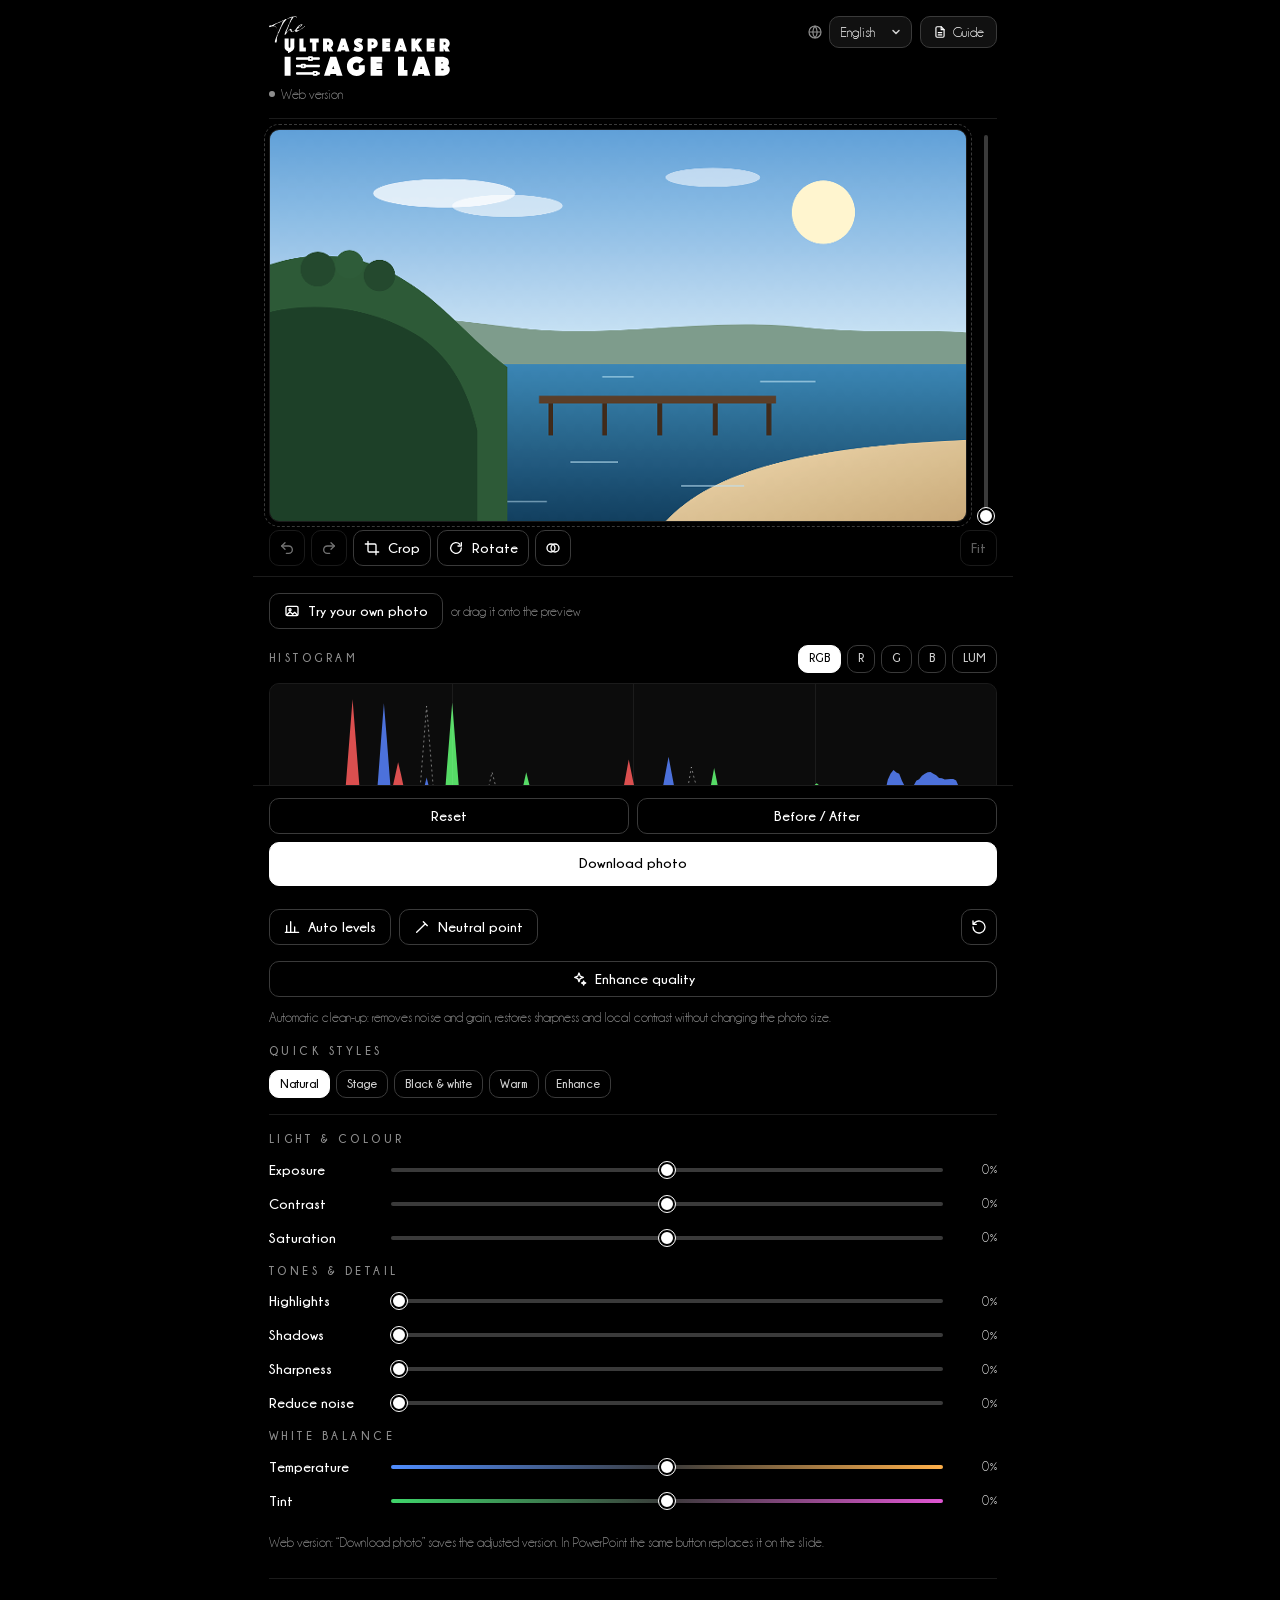
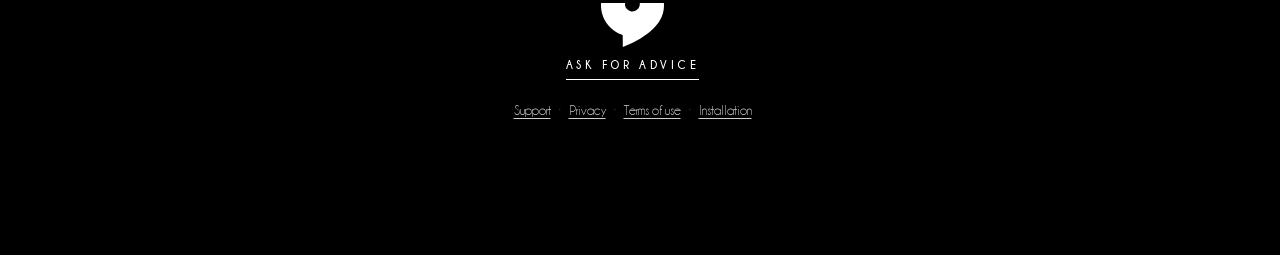
==== commit 6fd13abf: "versione 1.4.0" ====
--- a/index.html
+++ b/index.html
@@ -3,302 +3,258 @@
 <head>
 <meta charset="utf-8">
 <meta name="viewport" content="width=device-width, initial-scale=1">
-<title>The Ultraspeaker QR Lab</title>
-<meta name="description" content="Create custom QR codes and scientific citations with a QR to the paper, ready for your slides.">
+<title>The Ultraspeaker Image Lab</title>
+<meta name="description" content="Adjust the photos on your slides like in a photo editor: histogram, levels, light and colour, crop, rotation and DuoTone. The original always stays in the presentation.">
 <meta name="theme-color" content="#000000">
 <meta name="color-scheme" content="dark">
-<meta name="apple-mobile-web-app-title" content="QR Lab">
-<meta name="application-name" content="QR Lab">
-<link rel="icon" type="image/svg+xml" href="assets/favicon.svg?v=20261111">
-<link rel="icon" type="image/png" sizes="32x32" href="assets/favicon-32.png?v=20261111">
-<link rel="apple-touch-icon" href="assets/apple-touch-icon.png?v=20261111">
+<meta name="apple-mobile-web-app-title" content="Image Lab">
+<meta name="application-name" content="Image Lab">
+<link rel="icon" type="image/svg+xml" href="assets/favicon.svg?v=20261112">
+<link rel="icon" type="image/png" sizes="32x32" href="assets/image-lab-icon-32.png?v=20261112">
+<link rel="apple-touch-icon" href="assets/image-lab-icon-180.png?v=20261112">
 <link rel="manifest" href="site.webmanifest">
-<link rel="stylesheet" href="shared/ultraspeaker-lab.css?v=20261111">
-<link rel="stylesheet" href="css/app.css?v=20261111">
-<!-- Office.js: in PowerPoint collega il pannello alla presentazione; nel browser la pagina funziona anche senza -->
+<link rel="stylesheet" href="shared/ultraspeaker-lab.css?v=20261112">
+<link rel="stylesheet" href="css/app.css?v=20261112">
+<!-- Office.js: in PowerPoint collega il pannello alla presentazione; se non si carica, parte la versione web -->
 <script src="https://appsforoffice.microsoft.com/lib/1/hosted/office.js"></script>
-<script src="shared/ultraspeaker-lang.js?v=20261111"></script>
-<script src="qrcode.js?v=20261111"></script>
-<script src="i18n.js?v=20261111"></script>
+<script src="shared/ultraspeaker-lang.js?v=20261112"></script>
 </head>
 <body>
-<div class="us-page us-page--wide">
+<div class="app us-page us-page--narrow">
   <header class="us-header">
     <div>
-      <a class="us-logo" id="logoLink" href="https://www.theultraspeaker.com" target="_blank" rel="noopener"><img src="assets/qr-lab-logo.svg?v=20261111" alt="The Ultraspeaker QR Lab" width="158" height="60"></a>
-      <p class="us-subtitle"><span id="appSub" data-i18n="app.sub">Crea un QR code e inseriscilo nella slide</span><span id="refSub" data-i18n="ref.sub" hidden>Cita la letteratura e collegala al paper con un QR</span></p>
+      <a class="us-logo ext" href="https://www.theultraspeaker.com" target="_blank" rel="noopener"><img src="assets/logo-image-lab-white.svg?v=20261112" alt="The Ultraspeaker Image Lab" width="167" height="60"></a>
+      <p class="us-subtitle" id="status"><i class="us-dot"></i><span id="statusText"></span></p>
     </div>
     <div class="us-header-tools">
       <label class="us-lang">
         <svg viewBox="0 0 24 24" aria-hidden="true"><circle cx="12" cy="12" r="9"/><path d="M3 12h18M12 3a14 14 0 0 1 0 18M12 3a14 14 0 0 0 0 18"/></svg>
-        <span class="us-sr" data-i18n="us.language">Lingua</span>
-        <select id="langSel"></select>
+        <span class="us-sr" data-i18n="lang"></span><select id="lang"></select>
       </label>
-      <a class="us-btn us-guide" id="usGuide" href="guide/qr-lab-guide-it.pdf" target="_blank" rel="noopener" aria-label="Guida d'utilizzo"><svg viewBox="0 0 24 24" aria-hidden="true"><path d="M14 3H7a2 2 0 0 0-2 2v14a2 2 0 0 0 2 2h10a2 2 0 0 0 2-2V8z"/><path d="M14 3v5h5M9 13h6M9 17h6"/></svg><span data-i18n="us.guide">Guida</span></a>
+      <!-- Su telefono e nel pannello si vede solo l'icona: il nome resta in aria-label -->
+      <a class="us-btn us-guide" id="usGuide" href="guide/image-lab-guide-en.pdf" target="_blank" rel="noopener" data-i18n-aria="us.guide.title"><svg viewBox="0 0 24 24" aria-hidden="true"><path d="M14 3H7a2 2 0 0 0-2 2v14a2 2 0 0 0 2 2h10a2 2 0 0 0 2-2V8z"/><path d="M14 3v5h5M9 13h6M9 17h6"/></svg><span data-i18n="us.guide"></span></a>
     </div>
   </header>
-  <h1 class="us-sr">The Ultraspeaker QR Lab</h1>
-
-  <nav class="us-tabs modes" role="tablist" data-i18n-aria="mode.aria" aria-label="Sezioni">
-    <button type="button" class="us-tab" role="tab" data-mode="qr" id="modeQrTab" aria-controls="modeQr" aria-selected="true"><svg viewBox="0 0 24 24" aria-hidden="true"><rect x="3" y="3" width="7" height="7" rx="1"/><rect x="14" y="3" width="7" height="7" rx="1"/><rect x="3" y="14" width="7" height="7" rx="1"/><path d="M14 14h3v3h-3zM20 14v.01M14 20h.01M17 17h4v4h-4"/></svg><span data-i18n="mode.qr">QR</span></button>
-    <button type="button" class="us-tab" role="tab" data-mode="ref" id="modeRefTab" aria-controls="modeRef" aria-selected="false" tabindex="-1"><svg viewBox="0 0 24 24" aria-hidden="true"><path d="M5 4h10a3 3 0 0 1 3 3v13H8a3 3 0 0 1-3-3z"/><path d="M5 17a3 3 0 0 1 3-3h10M9 8h5"/></svg><span data-i18n="mode.ref">Reference</span></button>
-  </nav>
-
-  <div id="modeQr" role="tabpanel" aria-labelledby="modeQrTab">
-  <div class="layout">
-    <main>
-      <section class="us-panel">
-        <h2 class="step-h"><span class="n">1</span><span data-i18n="step1">Cosa deve aprire il QR?</span></h2>
-        <div class="types" id="types" role="group" data-i18n-aria="types.aria" aria-label="Tipo di QR"></div>
-      </section>
-
-      <section class="us-panel">
-        <h2 class="step-h"><span class="n">2</span><span id="contentTitle">Contenuto</span></h2>
-        <div id="fields"></div>
-      </section>
-
-      <section class="us-panel" id="designCard">
-        <h2 class="step-h"><span class="n">3</span><span data-i18n="step3">Design</span></h2>
-        <div class="us-tabs design-tabs" role="tablist">
-          <button type="button" class="us-tab" role="tab" data-tab="stile" aria-selected="true" data-i18n="tab.style">Stile</button>
-          <button type="button" class="us-tab" role="tab" data-tab="colori" aria-selected="false" data-i18n="tab.colors">Colori</button>
-          <button type="button" class="us-tab" role="tab" data-tab="logo" aria-selected="false" data-i18n="tab.logo">Logo</button>
-          <button type="button" class="us-tab" role="tab" data-tab="cornice" aria-selected="false" data-i18n="tab.frame">Cornice</button>
-          <button type="button" class="us-tab" role="tab" data-tab="avanzate" aria-selected="false" data-i18n="tab.adv">Avanzate</button>
-        </div>
-
-        <div class="panel" data-panel="stile">
-          <p class="us-label" data-i18n="sub.presets">Modelli rapidi</p>
-          <div class="tiles" id="presets"></div>
-          <p class="us-label" data-i18n="sub.myPresets">I miei modelli</p>
-          <div class="tiles" id="myPresets"></div>
-          <p class="mini-hint" data-i18n="hint.myPresets"></p>
-          <p class="us-label" data-i18n="sub.dots">Forma dei moduli</p>
-          <div class="tiles" id="dotTypes"></div>
-          <p class="us-label" data-i18n="sub.eyeOuter">Occhi – cornice esterna</p>
-          <div class="tiles" id="cornerSqTypes"></div>
-          <p class="us-label" data-i18n="sub.eyeInner">Occhi – punto interno</p>
-          <div class="tiles" id="cornerDotTypes"></div>
-        </div>
-
-        <div class="panel" data-panel="colori" hidden>
-          <p class="us-label" data-i18n="sub.modules">Moduli</p>
-          <div class="colors">
-            <div><span class="lbl" data-i18n="lbl.color">Colore</span><div class="color" data-color="dotColor"></div></div>
-            <div id="grad2Wrap" hidden><span class="lbl" data-i18n="lbl.color2">Secondo colore</span><div class="color" data-color="gradColor2"></div></div>
-          </div>
-          <label class="check"><input type="checkbox" id="useGradient"> <span data-i18n="chk.gradient">Usa sfumatura</span></label>
-          <div id="gradOpts" hidden>
-            <div class="seg" id="gradType"><button type="button" class="us-chip" data-v="linear" aria-pressed="true" data-i18n="grad.linear">Lineare</button><button type="button" class="us-chip" data-v="radial" aria-pressed="false" data-i18n="grad.radial">Radiale</button></div>
-            <div class="range-row"><span data-i18n="lbl.angle">Angolo</span><span id="gradRotVal">45°</span></div>
-            <input type="range" id="gradRot" min="0" max="360" step="15" value="45">
-          </div>
-          <p class="us-label" data-i18n="sub.eyes">Occhi</p>
-          <label class="check"><input type="checkbox" id="eyesSame" checked> <span data-i18n="chk.eyesSame">Stesso colore dei moduli</span></label>
-          <div class="colors" id="eyeColors" hidden>
-            <div><span class="lbl" data-i18n="lbl.eyeOuter">Cornice esterna</span><div class="color" data-color="cornerSqColor"></div></div>
-            <div><span class="lbl" data-i18n="lbl.eyeInner">Punto interno</span><div class="color" data-color="cornerDotColor"></div></div>
-          </div>
-          <p class="us-label" data-i18n="sub.bg">Sfondo</p>
-          <div class="colors">
-            <div><span class="lbl" data-i18n="lbl.bgColor">Colore sfondo</span><div class="color" data-color="bgColor"></div></div>
-            <div style="display:flex;align-items:flex-end"><label class="check"><input type="checkbox" id="transparentBg"> <span data-i18n="chk.transparent">Trasparente</span></label></div>
-          </div>
-          <div id="contrastWarn"></div>
-        </div>
-
-        <div class="panel" data-panel="logo" hidden>
-          <p class="us-label" data-i18n="sub.yourLogo">Il tuo logo</p>
-          <label class="upload us-spotlight" id="uploadBox">
-            <input type="file" id="logoFile" accept="image/png,image/jpeg,image/svg+xml,image/webp" hidden>
-            <span id="uploadText">Clicca per caricare un logo (PNG, JPG, SVG)</span>
-          </label>
-          <p class="us-label" data-i18n="sub.orIcon">Oppure un'icona</p>
-          <div class="tiles" id="iconLogos"></div>
-          <div id="logoOpts">
-            <div class="range-row"><span data-i18n="lbl.logoSize">Dimensione logo</span><span id="logoSizeVal">30%</span></div>
-            <input type="range" id="logoSize" min="0.15" max="0.45" step="0.01" value="0.3">
-            <div class="range-row"><span data-i18n="lbl.logoMargin">Spazio attorno al logo</span><span id="logoMarginVal">6</span></div>
-            <input type="range" id="logoMargin" min="0" max="30" step="1" value="6">
-            <label class="check"><input type="checkbox" id="hideDots" checked> <span data-i18n="chk.hideDots">Nascondi i moduli dietro al logo</span></label>
-            <p class="hint" data-i18n="hint.logoEc">Con un logo la correzione d'errore passa automaticamente a “Max”, così il QR resta leggibile.</p>
-          </div>
-        </div>
-
-        <div class="panel" data-panel="cornice" hidden>
-          <p class="us-label" data-i18n="sub.frameStyle">Stile cornice</p>
-          <div class="tiles" id="frames"></div>
-          <div id="frameOpts">
-            <div class="field"><label for="frameText" data-i18n="lbl.text">Testo</label><input type="text" class="us-field" id="frameText" maxlength="28" value="SCANSIONAMI"></div>
-            <div class="colors">
-              <div><span class="lbl" data-i18n="lbl.frameColor">Colore cornice</span><div class="color" data-color="frameColor"></div></div>
-              <div><span class="lbl" data-i18n="lbl.textColor">Colore testo</span><div class="color" data-color="frameTextColor"></div></div>
-            </div>
-          </div>
-        </div>
-
-        <div class="panel" data-panel="avanzate" hidden>
-          <p class="us-label" data-i18n="sub.ec">Correzione d'errore</p>
-          <div class="seg" id="ecLevel"><button type="button" class="us-chip" data-v="L" data-i18n="ec.L">Bassa</button><button type="button" class="us-chip" data-v="M" data-i18n="ec.M">Media</button><button type="button" class="us-chip" data-v="Q" data-i18n="ec.Q">Alta</button><button type="button" class="us-chip" data-v="H" data-i18n="ec.H">Max</button></div>
-          <p class="hint" data-i18n="hint.ec">Più è alta, più il QR resiste a graffi, loghi e stampe imperfette, ma diventa più fitto.</p>
-          <p class="us-label" data-i18n="sub.margin">Margine (zona di rispetto)</p>
-          <div class="range-row"><span data-i18n="lbl.margin">Margine</span><span id="marginVal">20</span></div>
-          <input type="range" id="qrMargin" min="0" max="80" step="5" value="20">
-          <p class="us-label" data-i18n="sub.reset">Ripristina</p>
-          <button class="us-btn" id="resetDesign" type="button" data-i18n="btn.reset">Ripristina design predefinito</button>
-        </div>
-      </section>
-    </main>
-
-    <aside class="side">
-      <section class="us-panel preview-card" id="previewCard">
-        <div class="preview dim" id="preview"><img id="previewImg" alt="Anteprima QR code" data-i18n-alt="preview.alt"></div>
-        <p class="status" id="status">Compila il contenuto per generare il QR</p>
-        <div id="warnBox"></div>
-        <div class="out">
-          <div id="formatBox"><span class="lbl" data-i18n="lbl.format">Formato</span><div class="seg" id="format"><button type="button" class="us-chip" data-v="png" aria-pressed="true">PNG</button><button type="button" class="us-chip" data-v="svg" aria-pressed="false" data-i18n="fmt.vector">Vettoriale</button></div></div>
-          <div><label class="lbl" id="widthLbl" for="sizeCm" data-i18n="lbl.width">Larghezza in slide</label><div class="size-row"><input type="number" class="us-field" id="sizeCm" min="1" max="30" step="0.5" value="5"><span>cm</span></div></div>
-        </div>
-        <button class="us-btn us-btn--primary us-btn--block" id="insertBtn" type="button" disabled><svg viewBox="0 0 24 24" aria-hidden="true"><rect x="3" y="4" width="18" height="14" rx="2"/><path d="M12 8v6M9 11h6"/></svg><span id="insertLabel">Inserisci nella slide</span></button>
-        <div class="btns">
-          <button class="us-btn" id="dlPng" type="button" disabled><svg viewBox="0 0 24 24" aria-hidden="true"><path d="M12 4v11M7 10l5 5 5-5M5 20h14"/></svg><span id="dlPngLabel">PNG</span></button>
-          <button class="us-btn" id="dlSvg" type="button" disabled><svg viewBox="0 0 24 24" aria-hidden="true"><path d="M12 4v11M7 10l5 5 5-5M5 20h14"/></svg><span id="dlSvgLabel">SVG</span></button>
-        </div>
-        <p class="status" id="webHint" data-i18n="web.hint" hidden></p>
-      </section>
-      <section class="us-panel">
-        <p class="us-label" data-i18n="sub.recent">Recenti</p>
-        <div class="recent" id="recent"></div>
-      </section>
-    </aside>
+
+  <!-- Nessuna immagine / versione non supportata / caricamento -->
+  <section class="empty us-spotlight" id="empty">
+    <img src="assets/image-lab-logetto.svg" alt="">
+    <h2 id="emptyTitle"></h2>
+    <p id="emptyText"></p>
+  </section>
+  <section class="empty us-spotlight" id="loading" hidden>
+    <div class="spinner" aria-hidden="true"></div>
+    <p data-i18n="status.loading"></p>
+  </section>
+
+  <!-- Editor -->
+  <main class="scroll" id="editor" hidden>
+    <div class="pin">
+      <div class="pvrow">
+        <div class="preview" id="preview">
+          <canvas id="pv" data-i18n-aria="preview" role="img"></canvas>
+          <div class="badge-orig" data-i18n="original"></div>
+          <div class="rotgrid" id="rotGrid" hidden></div>
+          <div class="cropbox" id="cropBox" hidden>
+            <span class="ch nw" data-h="nw"></span><span class="ch ne" data-h="ne"></span><span class="ch sw" data-h="sw"></span><span class="ch se" data-h="se"></span>
+          </div>
+        </div>
+        <div class="zoombar" id="zoombar" role="slider" tabindex="0" aria-orientation="vertical" aria-valuemin="0" aria-valuemax="100" aria-valuenow="0" data-i18n-aria="zoom">
+          <div class="ztrack"><div class="zfill" id="zfill"></div><div class="zthumb" id="zthumb"></div></div>
+        </div>
+      </div>
+      <div class="tools">
+        <button type="button" class="us-btn us-btn--icon" id="undoBtn" data-i18n-aria="undo" data-i18n-title="undo"><svg viewBox="0 0 24 24" aria-hidden="true"><path d="M9 14L4 9l5-5"/><path d="M4 9h10.5a5.5 5.5 0 0 1 0 11H11"/></svg></button>
+        <button type="button" class="us-btn us-btn--icon" id="redoBtn" data-i18n-aria="redo" data-i18n-title="redo"><svg viewBox="0 0 24 24" aria-hidden="true"><path d="M15 14l5-5-5-5"/><path d="M20 9H9.5a5.5 5.5 0 0 0 0 11H13"/></svg></button>
+        <button type="button" class="us-btn" id="cropBtn" aria-pressed="false" data-i18n-title="crop"><svg viewBox="0 0 24 24" aria-hidden="true"><path d="M6 2v14a2 2 0 0 0 2 2h14"/><path d="M18 22V8a2 2 0 0 0-2-2H2"/></svg><span data-i18n="crop"></span></button>
+        <button type="button" class="us-btn" id="rotBtn" aria-pressed="false" aria-controls="rotPanel" data-i18n-title="rotate"><svg viewBox="0 0 24 24" aria-hidden="true"><path d="M20 12a8 8 0 1 1-2.34-5.66"/><path d="M20 4v5h-5"/></svg><span data-i18n="rotate"></span></button>
+        <button type="button" class="us-btn us-btn--icon" id="duoBtn" aria-pressed="false" aria-controls="duoPanel" data-i18n-title="duo.tool" data-i18n-aria="duo.tool"><svg viewBox="0 0 24 24" aria-hidden="true"><circle cx="9" cy="12" r="6"/><circle cx="15" cy="12" r="6"/></svg></button>
+        <span class="zhint" id="zoomHint"></span>
+        <button type="button" class="us-btn zoom-lbl" id="zoomLbl" data-i18n-title="fitTitle"></button>
+      </div>
+    </div>
+
+    <section class="us-panel tool-panel" id="duoPanel" hidden>
+      <div class="duohead">
+        <div class="us-label" id="duoTitle"></div>
+        <button type="button" class="us-chip" id="duoOn" aria-pressed="false"></button>
+      </div>
+      <div class="us-tabs" role="tablist" data-i18n-aria="duo">
+        <button type="button" class="us-tab" role="tab" id="duoM2" aria-selected="true">DuoTone</button>
+        <button type="button" class="us-tab" role="tab" id="duoM3" aria-selected="false">TriTone</button>
+      </div>
+      <div class="dpre" id="duoPresets"></div>
+      <div class="dcols">
+        <div class="dcol" id="dRowS">
+          <div class="dlab"><span data-i18n="duo.shadows"></span><label class="tchk"><input type="checkbox" id="dTrS"><span data-i18n="duo.transparent"></span></label></div>
+          <div class="dctl">
+            <input type="color" class="cpick" id="dcS" data-i18n-aria="duo.shadows">
+            <input type="text" class="us-field hex" id="dhS" maxlength="7" spellcheck="false" autocomplete="off" data-i18n-aria="duo.shadows">
+            <button type="button" class="us-btn us-btn--icon" id="dpS" data-i18n-aria="duo.pick" data-i18n-title="duo.pick"><svg viewBox="0 0 24 24" aria-hidden="true"><path d="M14 4l6 6M17 7l-9.5 9.5L4 20l3.5-3.5L17 7z"/></svg></button>
+          </div>
+        </div>
+        <div class="dcol" id="dRowM">
+          <div class="dlab"><span data-i18n="duo.mids"></span></div>
+          <div class="dctl">
+            <input type="color" class="cpick" id="dcM" data-i18n-aria="duo.mids">
+            <input type="text" class="us-field hex" id="dhM" maxlength="7" spellcheck="false" autocomplete="off" data-i18n-aria="duo.mids">
+            <button type="button" class="us-btn us-btn--icon" id="dpM" data-i18n-aria="duo.pick" data-i18n-title="duo.pick"><svg viewBox="0 0 24 24" aria-hidden="true"><path d="M14 4l6 6M17 7l-9.5 9.5L4 20l3.5-3.5L17 7z"/></svg></button>
+          </div>
+        </div>
+        <div class="dswap"><button type="button" class="us-btn" id="duoSwap"><svg viewBox="0 0 24 24" aria-hidden="true"><path d="M7 4v16M7 20l-3-3M7 20l3-3M17 20V4M17 4l-3 3M17 4l3 3"/></svg><span data-i18n="duo.swap"></span></button></div>
+        <div class="dcol" id="dRowH">
+          <div class="dlab"><span data-i18n="duo.lights"></span><label class="tchk"><input type="checkbox" id="dTrH"><span data-i18n="duo.transparent"></span></label></div>
+          <div class="dctl">
+            <input type="color" class="cpick" id="dcH" data-i18n-aria="duo.lights">
+            <input type="text" class="us-field hex" id="dhH" maxlength="7" spellcheck="false" autocomplete="off" data-i18n-aria="duo.lights">
+            <button type="button" class="us-btn us-btn--icon" id="dpH" data-i18n-aria="duo.pick" data-i18n-title="duo.pick"><svg viewBox="0 0 24 24" aria-hidden="true"><path d="M14 4l6 6M17 7l-9.5 9.5L4 20l3.5-3.5L17 7z"/></svg></button>
+          </div>
+        </div>
+      </div>
+      <div class="srow" id="dMidRow"><label for="dMid" data-i18n="duo.mid"></label><input id="dMid" class="sl" type="range" min="5" max="95" step="1"><output for="dMid" id="dMidOut"></output></div>
+      <div class="srow"><label for="dAmt" data-i18n="duo.amount"></label><input id="dAmt" class="sl" type="range" min="0" max="100" step="1"><output for="dAmt" id="dAmtOut"></output></div>
+      <div class="us-note" id="duoPickHint" data-i18n="duo.pickHint" hidden></div>
+      <p class="note" data-i18n="duo.note"></p>
+      <p class="us-note us-note--warn" id="duoTrNote" data-i18n="duo.trNote" hidden></p>
+      <div class="row">
+        <button type="button" class="us-btn" id="duoRemove" data-i18n="duo.remove"></button>
+        <span class="push"></span>
+        <button type="button" class="us-btn us-btn--primary" id="duoDone" data-i18n="rot.done"></button>
+      </div>
+    </section>
+    <section class="us-panel tool-panel" id="rotPanel" hidden>
+      <div class="us-label" data-i18n="rot.title"></div>
+      <div class="chips">
+        <button type="button" class="us-chip ic" id="rotL" data-i18n-aria="rot.left" data-i18n-title="rot.left"><svg viewBox="0 0 24 24" aria-hidden="true"><path d="M4 12a8 8 0 1 0 2.34-5.66"/><path d="M4 4v5h5"/></svg>90°</button>
+        <button type="button" class="us-chip ic" id="rotR" data-i18n-aria="rot.right" data-i18n-title="rot.right"><svg viewBox="0 0 24 24" aria-hidden="true"><path d="M20 12a8 8 0 1 1-2.34-5.66"/><path d="M20 4v5h-5"/></svg>90°</button>
+        <button type="button" class="us-chip ic" id="rot180" data-i18n-aria="rot.half" data-i18n-title="rot.half"><svg viewBox="0 0 24 24" aria-hidden="true"><path d="M7 4v16M7 20l-3-3M7 20l3-3M17 20V4M17 4l-3 3M17 4l3 3"/></svg>180°</button>
+      </div>
+      <div class="rotrow">
+        <label for="rotFine" data-i18n="rot.straighten"></label>
+        <input id="rotFine" class="sl bi" type="range" min="-45" max="45" step="0.1" value="0">
+        <div class="spin">
+          <input id="rotNum" class="us-field" type="number" min="-45" max="45" step="0.1" value="0" inputmode="decimal" data-i18n-aria="rot.straighten">
+          <span class="deg">°</span>
+          <div class="arrows">
+            <button type="button" id="rotUp" data-i18n-aria="rot.up" data-i18n-title="rot.up"><svg viewBox="0 0 12 8" aria-hidden="true"><path d="M2 6.5L6 2.5l4 4"/></svg></button>
+            <button type="button" id="rotDown" data-i18n-aria="rot.down" data-i18n-title="rot.down"><svg viewBox="0 0 12 8" aria-hidden="true"><path d="M2 1.5l4 4 4-4"/></svg></button>
+          </div>
+        </div>
+      </div>
+      <p class="note" id="rotInfo"></p>
+      <p class="note" data-i18n="rot.hint"></p>
+      <div class="row">
+        <button type="button" class="us-btn" id="rotReset" data-i18n="rot.reset"></button>
+        <span class="push"></span>
+        <button type="button" class="us-btn us-btn--primary" id="rotDone" data-i18n="rot.done"></button>
+      </div>
+    </section>
+    <section class="us-panel tool-panel" id="cropPanel" hidden>
+      <div class="us-label" data-i18n="crop.title"></div>
+      <label class="fld"><span data-i18n="crop.format"></span><select id="cropFmt" class="us-field"></select></label>
+      <div class="cust" id="cropCustom" hidden>
+        <label class="fld"><span data-i18n="crop.width"></span><input id="cW" class="us-field" type="number" min="1" step="any" inputmode="decimal"></label>
+        <span class="x">×</span>
+        <label class="fld"><span data-i18n="crop.height"></span><input id="cH" class="us-field" type="number" min="1" step="any" inputmode="decimal"></label>
+        <label class="fld"><span data-i18n="crop.unit"></span><select id="cU" class="us-field"><option value="px">px</option><option value="cm">cm</option></select></label>
+        <label class="fld" id="cDpiWrap" hidden><span data-i18n="crop.dpi"></span><input id="cDpi" class="us-field" type="number" min="72" max="1200" step="1" value="300" inputmode="numeric"></label>
+      </div>
+      <div class="row">
+        <button type="button" class="us-btn" id="cropSwap"><svg viewBox="0 0 24 24" aria-hidden="true"><rect x="4" y="8" width="11" height="13" rx="1.5"/><path d="M12 3h4a4 4 0 0 1 4 4v4"/><path d="M17 8l3 3 3-3"/></svg><span data-i18n="crop.swap"></span></button>
+      </div>
+      <p class="note" id="cropInfo"></p>
+      <p class="us-note us-note--warn" id="cropWarn" hidden></p>
+      <p class="note" data-i18n="crop.hint"></p>
+      <div class="row">
+        <button type="button" class="us-btn" id="cropRemove" data-i18n="crop.remove"></button>
+        <span class="push"></span>
+        <button type="button" class="us-btn" id="cropCancel" data-i18n="crop.cancel"></button>
+        <button type="button" class="us-btn us-btn--primary" id="cropApply" data-i18n="crop.apply"></button>
+      </div>
+    </section>
+    <div class="row" id="loadRow" hidden>
+      <button type="button" class="us-btn" id="loadBtn"><svg viewBox="0 0 24 24" aria-hidden="true"><rect x="3" y="5" width="18" height="14" rx="2"/><circle cx="9" cy="10" r="1.6"/><path d="M4 18l5-5 4 4 3-3 4 4"/></svg><span data-i18n="loadPhoto"></span></button>
+      <span class="note" data-i18n="orDrop"></span>
+      <input type="file" id="fileIn" accept="image/*" hidden>
+    </div>
+
+    <section class="stack">
+      <div class="hist-head">
+        <div class="us-label" data-i18n="histogram"></div>
+        <div class="chips" role="group" data-i18n-aria="channel">
+          <button class="us-chip" type="button" data-ch="rgb" aria-pressed="true">RGB</button>
+          <button class="us-chip" type="button" data-ch="r" aria-pressed="false">R</button>
+          <button class="us-chip" type="button" data-ch="g" aria-pressed="false">G</button>
+          <button class="us-chip" type="button" data-ch="b" aria-pressed="false">B</button>
+          <button class="us-chip" type="button" data-ch="l" aria-pressed="false">LUM</button>
+        </div>
+      </div>
+      <div class="hist">
+        <canvas id="hist" data-i18n-aria="histogram" role="img"></canvas>
+        <div class="clip lo" id="clipLo" data-i18n="clipLo"></div>
+        <div class="clip hi" id="clipHi" data-i18n="clipHi"></div>
+      </div>
+      <div class="levels">
+        <div class="ramp"></div>
+        <div class="lvwrap">
+          <input class="lv b" id="lvB" type="range" min="0" max="255" step="1" value="0" data-i18n-aria="black">
+          <input class="lv w" id="lvW" type="range" min="0" max="255" step="1" value="255" data-i18n-aria="white">
+          <input class="lv m" id="lvM" type="range" min="0" max="255" step="1" value="128" data-i18n-aria="mid">
+        </div>
+        <div class="lvlabels" id="lvLabels">
+          <div class="lvl" id="lbB"><b></b><span data-i18n="black"></span></div>
+          <div class="lvl" id="lbM"><b></b><span data-i18n="mid"></span></div>
+          <div class="lvl" id="lbW"><b></b><span data-i18n="white"></span></div>
+        </div>
+      </div>
+      <div class="row">
+        <button type="button" class="us-btn" id="autoLv"><svg viewBox="0 0 24 24" aria-hidden="true"><path d="M4 20V10M10 20V4M16 20v-8M22 20H2"/></svg><span data-i18n="autoLevels"></span></button>
+        <button type="button" class="us-btn" id="pickBtn" aria-pressed="false"><svg viewBox="0 0 24 24" aria-hidden="true"><path d="M14 4l6 6M17 7l-9.5 9.5L4 20l3.5-3.5L17 7z"/></svg><span data-i18n="neutral"></span></button>
+        <span class="push"></span>
+        <button type="button" class="us-btn us-btn--icon" id="resetLv" data-i18n-aria="resetLevels" data-i18n-title="resetLevels"><svg viewBox="0 0 24 24" aria-hidden="true"><path d="M3 12a9 9 0 1 0 3-6.7L3 8M3 3v5h5"/></svg></button>
+      </div>
+      <div class="us-note" id="pickHint" data-i18n="pickHint" hidden></div>
+    </section>
+
+    <!-- Migliora qualità: pulizia automatica in un clic -->
+    <section class="stack">
+      <button type="button" class="us-btn us-btn--block" id="qBtn" aria-pressed="false"><svg viewBox="0 0 24 24" aria-hidden="true"><path d="M12 3l1.8 4.7L18.5 9.5l-4.7 1.8L12 16l-1.8-4.7L5.5 9.5l4.7-1.8z"/><path d="M19 15l.8 2.2 2.2.8-2.2.8L19 21l-.8-2.2L16 18l2.2-.8z"/></svg><span data-i18n="quality"></span></button>
+      <p class="note" data-i18n="quality.desc"></p>
+      <div class="srow" id="qRow" hidden>
+        <label for="qAmt" data-i18n="quality.amount"></label>
+        <input id="qAmt" class="sl" type="range" min="1" max="100" step="1" value="60">
+        <output for="qAmt" id="qOut"></output>
+      </div>
+    </section>
+
+    <section class="stack">
+      <div class="us-label" data-i18n="quick"></div>
+      <div class="chips" id="presets"></div>
+    </section>
+
+    <div class="sep"></div>
+    <section id="sliders"></section>
+    <p class="note" id="note"></p>
+  </main>
+
+  <!-- Chiusura comune ai Lab: su telefono resta sopra la barra fissa delle azioni -->
+  <footer class="us-footer">
+    <a class="us-cta" id="usCta" href="mailto:info@theultraspeaker.com"><img src="assets/arena-white.svg?v=20261112" alt=""><span data-i18n="us.cta"></span></a>
+    <p class="us-links"><a href="support.html" target="_blank" rel="noopener" data-i18n="us.support"></a><a href="privacy.html" target="_blank" rel="noopener" data-i18n="us.privacy"></a><a href="terms.html" target="_blank" rel="noopener" data-i18n="us.terms"></a><a href="GUIDA-INSTALLAZIONE.html" target="_blank" rel="noopener" data-i18n="us.install"></a></p>
+  </footer>
+
+  <div class="foot" id="foot" hidden>
+    <button type="button" class="us-btn" id="resetAll" data-i18n="reset"></button>
+    <button type="button" class="us-btn" id="beforeBtn" aria-pressed="false" data-i18n="beforeAfter"></button>
+    <button type="button" class="us-btn" id="restoreBtn" hidden></button>
+    <button type="button" class="us-btn us-btn--primary" id="applyBtn"></button>
   </div>
-  </div>
-
-  <div id="modeRef" role="tabpanel" aria-labelledby="modeRefTab" hidden>
-  <div class="layout">
-    <main>
-      <section class="us-panel">
-        <h2 class="step-h"><span class="n">1</span><span data-i18n="ref.step1">Trova il riferimento</span></h2>
-        <div class="field">
-          <label for="refQuery" data-i18n="ref.queryLbl">DOI, PMID, link oppure titolo / autore</label>
-          <div class="ref-search">
-            <input type="text" class="us-field" id="refQuery" autocomplete="off" spellcheck="false" data-i18n-ph="ref.queryPh" placeholder="10.1016/j.jdent.2023.104420">
-            <button class="us-btn" type="button" id="refSearchBtn"><svg viewBox="0 0 24 24" aria-hidden="true"><circle cx="11" cy="11" r="6.5"/><path d="m16 16 4.5 4.5"/></svg><span data-i18n="ref.search">Cerca</span></button>
-          </div>
-          <div class="hint" data-i18n="ref.queryHint">Esempi: 10.1016/j.jdent.2023.104420 · PMID 36608877 · un link di PubMed o doi.org · «implant survival Buser 2012»</div>
-        </div>
-        <p class="status" id="refStatus" role="status" aria-live="polite"></p>
-        <div id="refResults" hidden></div>
-        <details class="ref-more">
-          <summary data-i18n="ref.bulk.title">Importa un elenco di DOI o PMID</summary>
-          <textarea class="us-field" id="refBulk" rows="5" spellcheck="false" data-i18n-ph="ref.bulk.ph" placeholder="10.1016/j.jdent.2023.104420&#10;36608877"></textarea>
-          <button class="us-btn" type="button" id="refBulkBtn" style="margin-top:8px" data-i18n="ref.bulk.btn">Importa nella bibliografia</button>
-          <p class="status" id="refBulkStatus" role="status" aria-live="polite"></p>
-        </details>
-      </section>
-
-      <section class="us-panel" id="refPreviewCard">
-        <h2 class="step-h"><span class="n">2</span><span data-i18n="ref.step2">Anteprima</span></h2>
-        <div id="refPreview"></div>
-      </section>
-
-      <section class="us-panel" id="refCiteCard" hidden>
-        <h2 class="step-h"><span class="n">3</span><span data-i18n="ref.step3">Citazione</span></h2>
-        <span class="lbl" data-i18n="ref.styleLbl">Stile della bibliografia</span>
-        <div class="seg" id="refStyle"><button type="button" class="us-chip" data-v="vancouver">Vancouver</button><button type="button" class="us-chip" data-v="apa">APA 7</button><button type="button" class="us-chip" data-v="ama">AMA</button><button type="button" class="us-chip" data-v="harvard">Harvard</button></div>
-        <span class="lbl" data-i18n="ref.shortLbl">Citazione nella slide</span>
-        <div class="seg" id="refShort"><button type="button" class="us-chip" data-v="authorJournal" data-i18n="ref.short.aj">Autore, rivista anno</button><button type="button" class="us-chip" data-v="numeric" data-i18n="ref.short.num">Numerica [1]</button><button type="button" class="us-chip" data-v="authorYear" data-i18n="ref.short.ay">Autore, anno</button><button type="button" class="us-chip" data-v="full" data-i18n="ref.short.full">Completa</button></div>
-        <span class="lbl" data-i18n="ref.outShort">Nella slide</span>
-        <div class="ref-out short" id="refShortOut"></div>
-        <span class="lbl" data-i18n="ref.outFull">In bibliografia</span>
-        <div class="ref-out" id="refFullOut"></div>
-      </section>
-    </main>
-
-    <aside class="side">
-      <section class="us-panel" id="refInsertCard" hidden>
-        <h2 class="step-h"><span class="n">4</span><span data-i18n="ref.step4">Inserimento nella slide</span></h2>
-        <p class="us-label" data-i18n="ref.presetsLbl">Layout pronti</p>
-        <div class="tiles" id="refPresets"></div>
-        <div id="refSlidePv" class="ref-slide" aria-hidden="true"></div>
-        <span class="lbl" data-i18n="ref.whatLbl">Cosa inserire</span>
-        <div class="seg" id="refWhat"><button type="button" class="us-chip" data-v="both" data-i18n="ref.what.both">Citazione + QR</button><button type="button" class="us-chip" data-v="text" data-i18n="ref.what.text">Solo citazione</button><button type="button" class="us-chip" data-v="qr" data-i18n="ref.what.qr">Solo QR</button></div>
-        <span class="lbl" data-i18n="ref.posLbl">Posizione in basso</span>
-        <div class="seg" id="refPos"><button type="button" class="us-chip" data-v="left" data-i18n="ref.pos.left">Sinistra</button><button type="button" class="us-chip" data-v="center" data-i18n="ref.pos.center">Centro</button><button type="button" class="us-chip" data-v="right" data-i18n="ref.pos.right">Destra</button></div>
-        <div id="refTextOpts">
-        <div class="ref-grid">
-          <div class="field"><label for="refFont" data-i18n="ref.fontLbl">Font</label>
-            <select class="us-field" id="refFont"><option value="" data-i18n="ref.fontTheme">Font del tema</option><option>Champagne &amp; Limousines</option><option>Arial</option><option>Calibri</option><option>Helvetica Neue</option><option>Segoe UI</option><option>Georgia</option></select></div>
-          <div class="field"><label for="refSize" data-i18n="ref.sizeLbl">Dimensione (pt)</label><input type="number" class="us-field" id="refSize" min="8" max="60" step="1" value="16"></div>
-        </div>
-        <span class="lbl" style="margin-top:10px" data-i18n="ref.colorLbl">Colore del testo</span>
-        <div class="color" style="margin-bottom:10px"><input type="color" id="refColor" value="#7f7f7f" data-i18n-aria="color.pick"><input type="text" id="refColorHex" value="#7f7f7f" maxlength="7" data-i18n-aria="color.code"></div>
-        </div>
-        <div id="refQrOpts">
-          <span class="lbl" data-i18n="ref.qrFmtLbl">Formato del QR</span>
-          <div class="seg" id="refQrFmt"><button type="button" class="us-chip" data-v="svg" data-i18n="ref.fmt.svg">Vettoriale (SVG)</button><button type="button" class="us-chip" data-v="png">PNG</button></div>
-          <span class="lbl" data-i18n="ref.targetLbl">Il QR apre</span>
-          <div class="seg" id="refTarget"><button type="button" class="us-chip" data-v="doi" data-i18n="ref.target.doi">Il DOI (pagina dell'editore)</button><button type="button" class="us-chip" data-v="oa" data-i18n="ref.target.oa">La versione open access</button></div>
-          <p class="status" id="refTargetNote"></p>
-          <div class="range-row"><span data-i18n="ref.qrSize">Lato del QR</span><span id="refQrCmVal">1,9 cm</span></div>
-          <input type="range" id="refQrCm" min="1.2" max="4" step="0.1" value="1.9">
-          <button type="button" class="inline-btn" id="refQrDesign" data-i18n="ref.qrDesign">Colori, forme e logo: personalizzali nella sezione QR</button>
-        </div>
-        <label class="check" id="refNotesWrap" hidden><input type="checkbox" id="refNotes"> <span data-i18n="ref.notesChk">Copia l'abstract PubMed per le note del relatore</span></label>
-        <div class="ref-acts">
-          <button class="us-btn us-btn--primary" id="refInsertBtn" type="button" disabled><svg viewBox="0 0 24 24" aria-hidden="true"><rect x="3" y="4" width="18" height="14" rx="2"/><path d="M7 14h6M16 12h2v2h-2z"/></svg><span id="refInsertLabel">Inserisci nella slide</span></button>
-          <button class="us-btn" id="refAddBtn" type="button" disabled><svg viewBox="0 0 24 24" aria-hidden="true"><path d="M6 3h9l3 3v15H6z"/><path d="M12 10v6M9 13h6"/></svg><span data-i18n="ref.addBib">Aggiungi alla bibliografia</span></button>
-          <button class="us-btn us-btn--block" id="refDlQr" type="button" hidden><svg viewBox="0 0 24 24" aria-hidden="true"><path d="M12 4v11M7 10l5 5 5-5M5 20h14"/></svg><span id="refDlQrLabel">Scarica il QR (PNG)</span></button>
-        </div>
-      </section>
-
-      <section class="us-panel">
-        <p class="us-label"><span data-i18n="ref.listTitle">Riferimenti della presentazione</span> <span id="refCount"></span></p>
-        <p class="hint" id="refListHint" data-i18n="ref.list.hint" hidden></p>
-        <div class="ref-list" id="refList"></div>
-        <div class="ref-bib" id="refBibBtns" hidden>
-          <button class="us-btn" type="button" id="refRenumBtn"><svg viewBox="0 0 24 24" aria-hidden="true"><path d="M4 12a8 8 0 0 1 14-5.3M20 12a8 8 0 0 1-14 5.3M18 3v4h-4M6 21v-4h4"/></svg><span data-i18n="ref.renum">Aggiorna numerazione e citazioni</span></button>
-          <label class="check"><input type="checkbox" id="refBibQr"> <span data-i18n="ref.bibQr">Piccolo QR accanto a ogni voce</span></label>
-          <button class="us-btn" type="button" id="refBibBtn"><svg viewBox="0 0 24 24" aria-hidden="true"><path d="M6 3h9l3 3v15H6z"/><path d="M9 9h6M9 13h6M9 17h4"/></svg><span id="refBibBtnLabel">Genera le slide «Bibliografia»</span></button>
-          <button class="us-btn" type="button" id="refPdfBtn"><svg viewBox="0 0 24 24" aria-hidden="true"><path d="M12 4v11M7 10l5 5 5-5M5 20h14"/></svg><span data-i18n="ref.pdf.btn">Scarica PDF</span></button>
-          <p class="status" id="refListStatus" role="status" aria-live="polite"></p>
-        </div>
-      </section>
-    </aside>
-  </div>
-  </div>
-
-  <p class="static-note" id="staticNote" data-i18n="foot">QR statici: funzionano per sempre, senza scadenze né tracciamento.</p>
-  <footer class="us-footer">
-    <a class="us-cta" id="usCta" href="mailto:info@theultraspeaker.com"><img src="assets/arena-white.svg" alt=""><span data-i18n="us.cta">Richiedi un consiglio</span></a>
-    <p class="us-links"><a href="support.html" target="_blank" rel="noopener" data-i18n="us.support">Supporto</a><a href="privacy.html" target="_blank" rel="noopener" data-i18n="us.privacy">Privacy</a><a href="terms.html" target="_blank" rel="noopener" data-i18n="us.terms">Condizioni d'uso</a><a href="GUIDA-INSTALLAZIONE.html" target="_blank" rel="noopener" data-i18n="us.install">Installazione</a></p>
-  </footer>
 </div>
-
-<!-- Bibliografia in PDF: dati della lecture e cosa mettere accanto a ogni voce -->
-<dialog class="bib-dialog" id="bibDialog" aria-labelledby="bibDlgTitle">
-  <form method="dialog" id="bibForm">
-    <h2 id="bibDlgTitle" data-i18n="ref.pdf.title">Bibliografia in PDF</h2>
-    <div class="field"><label for="bibTitle" data-i18n="ref.pdf.lecture">Titolo della lecture</label><input type="text" class="us-field" id="bibTitle" maxlength="160" required autocomplete="off"></div>
-    <div class="field"><label for="bibSpeaker"><span data-i18n="ref.pdf.speaker">Speaker</span> <span class="opt" data-i18n="optional">(facoltativo)</span></label><input type="text" class="us-field" id="bibSpeaker" maxlength="120" autocomplete="name"></div>
-    <div class="field"><label for="bibDate"><span data-i18n="ref.pdf.date">Data</span> <span class="opt" data-i18n="optional">(facoltativo)</span></label><input type="date" class="us-field" id="bibDate"></div>
-    <span class="lbl" data-i18n="ref.pdf.extra">Accanto a ogni voce</span>
-    <div class="seg" id="bibExtra"><button type="button" class="us-chip" data-v="text" data-i18n="ref.pdf.x.text">Solo testo</button><button type="button" class="us-chip" data-v="link" data-i18n="ref.pdf.x.link">Link</button><button type="button" class="us-chip" data-v="qr" data-i18n="ref.pdf.x.qr">QR</button><button type="button" class="us-chip" data-v="both" data-i18n="ref.pdf.x.both">Link + QR</button></div>
-    <p class="status" id="bibStatus" role="status" aria-live="polite"></p>
-    <div class="ref-acts">
-      <button type="button" class="us-btn" id="bibCancel" data-i18n="ref.cancel">Annulla</button>
-      <button type="submit" class="us-btn us-btn--primary" id="bibGo" data-i18n="ref.pdf.btn">Scarica PDF</button>
-    </div>
-  </form>
-</dialog>
-
-<div class="bar" id="bar">
-  <img id="barImg" alt="Anteprima" title="Vai all'anteprima" data-i18n-alt="bar.alt" data-i18n-title="bar.title">
-  <button class="us-btn us-btn--primary" id="barInsert" type="button" disabled>Inserisci nella slide</button>
-</div>
-<div class="toast" id="toast" role="status"></div>
-<script src="app.js?v=20261111"></script>
-<script src="reference.js?v=20261111"></script>
-<script src="bib-pdf.js?v=20261111"></script>
+<div class="drop" id="drop" hidden><img src="assets/image-lab-logetto.svg" alt=""><span data-i18n="dropHere"></span></div>
+<div class="toast" id="toast" role="status" aria-live="polite"></div>
+
+<script src="i18n.js?v=20261112"></script>
+<script src="imaging.js?v=20261112"></script>
+<script src="app.js?v=20261112"></script>
 </body>
 </html>
--- a/css/app.css
+++ b/css/app.css
@@ -1,212 +1,180 @@
-/* The Ultraspeaker QR Lab — stile proprio del Lab, caricato dopo shared/ultraspeaker-lab.css.
-   Solo variabili --us-*; qui c'è soltanto ciò che serve alla funzione del QR Lab. */
+/* The Ultraspeaker Image Lab — stile proprio del Lab, caricato dopo shared/ultraspeaker-lab.css.
+   Solo variabili --us-*. Eccezioni volute (funzione, non decorazione): barre colorate di Temperatura e Tinta,
+   colori dei canali nell'istogramma e palette DuoTone/TriTone, che mostrano il risultato. */
 
-/* ---------- Pagina: colonna principale + anteprima affiancata ---------- */
-.us-page{padding-bottom:96px}
-.layout{display:grid;gap:12px;grid-template-columns:minmax(0,1fr)}
-.layout>main,.layout>aside{min-width:0}
-.us-panel{margin-bottom:12px}
-.us-tabs.modes{margin:0 0 12px}
-.modes .us-tab{display:flex;align-items:center;justify-content:center;gap:8px}
-.modes .us-tab svg{width:17px;height:17px;stroke:currentColor;fill:none;stroke-width:1.8;stroke-linecap:round;stroke-linejoin:round;flex:none}
-@media (min-width:760px){
-  .us-page{padding-bottom:32px}
-  .layout{grid-template-columns:minmax(0,1fr) 340px;align-items:start}
-  .side{position:sticky;top:12px}
-  .bar{display:none!important}
-  .us-tabs.modes{max-width:420px}
-}
-body.us-addin .us-page{padding-bottom:96px}
+/* Pagina: colonna di 760 px; anteprima fissa in alto e barra delle azioni fissa in basso */
+.app{--pad:16px;min-height:100vh;display:flex;flex-direction:column;padding-bottom:0}
+body.us-addin .app{--pad:12px;padding-bottom:0}
+.app .us-header{margin-bottom:0}
+.us-header > div:first-child{flex:1 1 auto;min-width:0}
+.app .us-header-tools{flex:none}
+.us-logo img{max-width:100%}
 
-/* ---------- Passi numerati ---------- */
-.step-h{display:flex;align-items:center;gap:10px;margin:0 0 12px;font-size:14px;font-weight:700}
-.step-h .n{width:22px;height:22px;border-radius:50%;background:var(--us-spotlight);color:var(--us-stage-black);display:grid;place-items:center;font-size:12px;font-weight:700;flex:none}
+/* Contenuto */
+.scroll{flex:1;padding:14px 0 10px;display:flex;flex-direction:column;gap:16px}
+.scroll .us-label{margin:0}
+.note{margin:0;font-size:var(--us-text-small);color:var(--us-ash)}
+.stack{display:flex;flex-direction:column;gap:10px}
+.row{display:flex;gap:8px;align-items:center;flex-wrap:wrap}
+.row .push{flex:1}
+.sep{height:1px;background:var(--us-curtain);flex:none}
 
-/* ---------- Tipo di QR: griglia di scelte con icona ---------- */
-.types{display:grid;grid-template-columns:repeat(auto-fill,minmax(74px,1fr));gap:8px}
-.type{border:var(--us-border);background:var(--us-backstage);border-radius:var(--us-radius);padding:10px 4px 8px;display:flex;flex-direction:column;align-items:center;gap:5px;font-size:12px;font-weight:600;color:var(--us-silver);transition:border-color .15s,background .15s,color .15s}
-.type svg{width:22px;height:22px;stroke:currentColor;fill:none;stroke-width:1.7;stroke-linecap:round;stroke-linejoin:round}
-.type:hover{border-color:var(--us-spotlight)}
-.type[aria-pressed="true"]{border-color:var(--us-spotlight);background:var(--us-spotlight);color:var(--us-stage-black)}
+/* Anteprima sempre visibile: resta ferma in alto mentre il resto scorre */
+.pin{position:sticky;top:0;z-index:6;background:var(--us-stage-black);margin:-14px calc(var(--pad) * -1) 0;padding:10px var(--pad);border-bottom:var(--us-divider)}
+/* Riquadro: segue la forma della foto fino a 21:9; le foto più larghe restano intere con spazio sopra e sotto */
+.pvrow{display:flex;gap:8px;align-items:stretch}
+.preview{position:relative;flex:1;min-width:0;aspect-ratio:var(--ar,16/9);max-height:min(200px,32vh);border-radius:var(--us-radius);overflow:hidden;background:repeating-conic-gradient(var(--us-curtain) 0 25%,var(--us-backstage) 0 50%) 0 0/16px 16px;border:var(--us-divider);touch-action:pan-x pan-y}
+body:not(.us-addin) .preview{max-height:46vh}
+@media (max-width:560px){body:not(.us-addin) .preview{max-height:38vh}}
+.preview canvas{position:absolute;inset:0;display:block;width:100%;height:100%}
+.preview.zoomed canvas{cursor:zoom-in}
+.preview.panning canvas{cursor:grabbing}
+.preview.picking canvas{cursor:crosshair}
+.preview.droppable{outline:1px dashed var(--us-graphite);outline-offset:4px}
+@media (pointer:coarse){.preview.droppable{outline:none}[data-i18n="orDrop"]{display:none}}
+.badge-orig{position:absolute;left:8px;top:8px;padding:4px 8px;border-radius:6px;background:var(--us-stage-black);font-size:var(--us-label);font-weight:700;letter-spacing:.32em;text-transform:uppercase;display:none}
+.preview.before .badge-orig{display:block}
 
-/* ---------- Campi ---------- */
-.field{margin-bottom:10px}
-.field label,.lbl{display:block;font-size:12px;font-weight:700;color:var(--us-silver);margin-bottom:4px}
-.field .opt{font-weight:400;color:var(--us-ash)}
-.hint{font-size:11.5px;color:var(--us-ash);margin-top:3px}
-textarea.us-field{min-height:84px;resize:vertical}
-.row{display:grid;grid-template-columns:1fr 1fr;gap:8px}
-.inline-btn{margin-top:6px;background:none;border:0;color:var(--us-spotlight);text-decoration:underline;text-underline-offset:3px;font-size:12px;font-weight:700;padding:0}
-.check{display:flex;align-items:center;gap:8px;font-size:13px;color:var(--us-silver);margin:6px 0;cursor:pointer}
-.check input{accent-color:var(--us-spotlight);width:16px;height:16px}
-input[type=range]{width:100%;accent-color:var(--us-spotlight)}
-.range-row{display:flex;justify-content:space-between;font-size:12px;color:var(--us-silver)}
+/* Cursore verticale dello zoom (mouse e trackpad): in basso la foto intera, in alto ingrandita */
+.zoombar{flex:none;width:22px;display:flex;justify-content:center;padding:6px 0;cursor:ns-resize;touch-action:none;border-radius:var(--us-radius)}
+.ztrack{position:relative;width:4px;height:100%;border-radius:2px;background:var(--us-graphite)}
+.zfill{position:absolute;left:0;right:0;bottom:0;border-radius:2px;background:var(--us-spotlight)}
+.zthumb{position:absolute;left:50%;width:16px;height:16px;margin:0 0 -8px -8px;border-radius:50%;background:var(--us-spotlight);border:2px solid var(--us-stage-black);outline:1px solid var(--us-spotlight)}
+@media (hover:none) and (pointer:coarse){.zoombar{display:none}}
 
-/* Scelte a segmenti: .us-chip affiancate */
-.seg{display:flex;flex-wrap:wrap;gap:6px;margin-bottom:10px}
-.seg .us-chip{flex:1 1 auto;min-width:max-content}
-.seg:last-child{margin-bottom:0}
+/* Barra strumenti sotto l'anteprima */
+.tools{display:flex;align-items:center;gap:6px;margin-top:8px}
+.tools .us-btn{flex:none;padding:0 10px}
+.tools .us-btn--icon{padding:0}
+@media (max-width:420px){.tools .us-btn span{display:none}.tools .us-btn:not(.zoom-lbl){width:var(--us-h-button);padding:0}}
+.tools .zoom-lbl{margin-left:auto;font-variant-numeric:tabular-nums;color:var(--us-silver)}
+.zhint{font-size:var(--us-text-small);color:var(--us-ash);overflow:hidden;text-overflow:ellipsis;white-space:nowrap;min-width:0}
+/* Interruttori: premuto = bianco, come le scelte brevi */
+.us-btn[aria-pressed="true"]{background:var(--us-spotlight);border-color:var(--us-spotlight);color:var(--us-stage-black)}
+.us-btn.is-warn{border-color:var(--us-warn);color:var(--us-warn)}
 
-/* Schede del design: scorrono se lo spazio non basta (pannello e telefono) */
-.design-tabs{margin-bottom:12px;overflow-x:auto}
-.design-tabs .us-tab{min-width:max-content;padding:0 10px}
-.panel[hidden]{display:none}
-.us-label{margin-top:16px}
-.us-label:first-child{margin-top:0}
+/* Pannelli sotto l'anteprima (ritaglio, rotazione, DuoTone) */
+.tool-panel{display:flex;flex-direction:column;gap:10px}
+.tool-panel .us-field{min-height:40px;padding:0 10px}
+.fld{display:flex;flex-direction:column;gap:5px;font-size:var(--us-text-small);color:var(--us-silver)}
+.cust{display:grid;grid-template-columns:minmax(0,1fr) auto minmax(0,1fr) auto;gap:6px;align-items:end}
+.cust .x{padding-bottom:10px;color:var(--us-ash)}
 
-/* ---------- Miniature: modelli, forme, icone, cornici ---------- */
-.tiles{display:grid;grid-template-columns:repeat(auto-fill,minmax(80px,1fr));gap:8px;margin-bottom:12px}
-.tile{border:var(--us-border);border-radius:var(--us-radius);background:var(--us-backstage);padding:6px;display:flex;flex-direction:column;align-items:center;gap:4px;font-size:11px;font-weight:600;color:var(--us-silver)}
-.tile:hover{border-color:var(--us-ash)}
-.tile .thumb{width:48px;height:48px;border-radius:5px;background:var(--us-spotlight);display:grid;place-items:center;overflow:hidden}
-.tile .thumb img,.tile .thumb canvas,.tile .thumb svg{width:44px;height:44px;display:block}
-.tile[aria-pressed="true"]{border-color:var(--us-spotlight);box-shadow:0 0 0 1.5px var(--us-spotlight);color:var(--us-spotlight);font-weight:700}
-.tile>span:last-child{text-align:center;line-height:1.2;hyphens:manual;overflow-wrap:break-word;max-width:100%}
-.tile.my{padding:6px 4px;cursor:default}
-.my-main{all:unset;box-sizing:border-box;display:flex;flex-direction:column;align-items:center;gap:4px;cursor:pointer;width:100%}
-.my-main:focus-visible{outline:2px solid var(--us-focus);outline-offset:2px;border-radius:4px}
-.my-main>span:last-child{text-align:center;line-height:1.2;overflow-wrap:break-word;max-width:100%}
-.my-acts{display:flex;gap:4px;justify-content:center}
-.my-acts button{width:28px;height:22px;border:var(--us-border);border-radius:5px;background:var(--us-backstage);color:var(--us-silver);display:grid;place-items:center;padding:0}
-.my-acts button:hover{border-color:var(--us-spotlight);color:var(--us-spotlight)}
-.my-acts svg{width:13px;height:13px;stroke:currentColor;fill:none;stroke-width:2;stroke-linecap:round;stroke-linejoin:round}
-.thumb.empty{border:1.5px dashed var(--us-graphite);background:var(--us-curtain)!important;color:var(--us-ash);font-size:22px}
-.tile.my input{width:100%;font-size:11px;padding:3px 4px;text-align:center;border-radius:5px;min-height:0}
-.tile:disabled{opacity:.45;cursor:default}
-.mini-hint{font-size:11.5px;color:var(--us-ash);margin:-4px 0 12px}
+/* Rotazione */
+.rotgrid{position:absolute;inset:0;pointer-events:none;
+  background-image:linear-gradient(90deg,rgba(255,255,255,.32) 1px,transparent 1px),linear-gradient(180deg,rgba(255,255,255,.32) 1px,transparent 1px);
+  background-size:calc(100% / 6) calc(100% / 4);background-position:-0.5px -0.5px}
+.chips{display:flex;gap:6px;flex-wrap:wrap}
+.us-chip.ic{display:inline-flex;align-items:center;gap:6px;font-variant-numeric:tabular-nums}
+.us-chip.ic svg{width:15px;height:15px;fill:none;stroke:currentColor;stroke-width:2;stroke-linecap:round;stroke-linejoin:round}
+.rotrow{display:grid;grid-template-columns:auto minmax(0,1fr) auto;align-items:center;gap:10px}
+@media (max-width:420px){.rotrow{grid-template-columns:minmax(0,1fr) auto}.rotrow input.sl{grid-column:1/-1;grid-row:2}}
+.rotrow label,.srow label,.dlab{font-size:13.5px;font-weight:600;line-height:1.2;color:var(--us-spotlight)}
+.spin{display:flex;align-items:center;gap:3px}
+.spin input{width:68px;text-align:right;font-variant-numeric:tabular-nums;-moz-appearance:textfield;appearance:textfield}
+.spin input::-webkit-inner-spin-button,.spin input::-webkit-outer-spin-button{-webkit-appearance:none;margin:0}
+.spin .deg{color:var(--us-silver)}
+.arrows{display:flex;flex-direction:column;gap:2px;margin-left:3px}
+.arrows button{width:26px;height:17px;border-radius:5px;border:var(--us-border);background:var(--us-backstage);display:flex;align-items:center;justify-content:center;padding:0;touch-action:manipulation}
+.arrows button svg{width:10px;height:7px;fill:none;stroke:currentColor;stroke-width:1.8}
+.arrows button:active{background:var(--us-spotlight);color:var(--us-stage-black)}
+@media (pointer:coarse){.arrows button{width:34px;height:20px}}
 
-/* ---------- Colori ---------- */
-.colors{display:grid;grid-template-columns:1fr 1fr;gap:10px}
-.color{display:flex;align-items:center;gap:8px;border:var(--us-border);border-radius:var(--us-radius);padding:5px 8px}
-.color input[type=color]{width:28px;height:28px;border:0;padding:0;background:none;cursor:pointer;flex:none}
-.color input[type=text]{width:100%;min-width:0;border:0;padding:2px 0;background:none;font-family:ui-monospace,Menlo,monospace;font-size:12px}
+/* DuoTone / TriTone */
+.duohead{display:flex;align-items:center;justify-content:space-between;gap:8px}
+.dpre{display:grid;grid-template-columns:repeat(4,minmax(0,1fr));gap:10px 8px}
+.sw{display:flex;flex-direction:column;gap:5px;padding:0;border:0;background:transparent;font-size:12px;font-weight:600;color:var(--us-silver);text-align:left;min-width:0}
+.sw i{display:block;height:28px;border-radius:var(--us-radius);border:var(--us-border)}
+.sw span{overflow:hidden;text-overflow:ellipsis;white-space:nowrap}
+.sw[aria-pressed="true"]{color:var(--us-spotlight)}
+.sw[aria-pressed="true"] i{outline:2px solid var(--us-spotlight);outline-offset:2px}
+.dcols{display:flex;flex-direction:column;gap:10px}
+.dcol{display:flex;flex-direction:column;gap:6px}
+.dlab{display:flex;align-items:center;justify-content:space-between;gap:8px}
+.tchk{display:inline-flex;align-items:center;gap:6px;font-size:var(--us-text-small);font-weight:600;color:var(--us-silver);cursor:pointer}
+.tchk input{width:16px;height:16px;margin:0;accent-color:var(--us-spotlight)}
+.dctl{display:grid;grid-template-columns:44px minmax(0,1fr) var(--us-h-button);gap:6px;align-items:center}
+.cpick{width:44px;height:40px;padding:4px;border:var(--us-border);border-radius:var(--us-radius);background:var(--us-backstage);cursor:pointer}
+.cpick::-webkit-color-swatch-wrapper{padding:0}
+.cpick::-webkit-color-swatch{border:0;border-radius:6px}
+.cpick::-moz-color-swatch{border:0;border-radius:6px}
+.hex{letter-spacing:.06em;text-transform:uppercase;font-variant-numeric:tabular-nums}
+.dcol.transp .dctl{opacity:.45;pointer-events:none}
+.dswap{display:flex;justify-content:center}
 
-/* ---------- Logo: zona di caricamento (area d'accoglienza) ---------- */
-.upload{display:block;margin-bottom:4px;border:1.5px dashed var(--us-graphite);border-radius:var(--us-radius);padding:14px;text-align:center;cursor:pointer;color:var(--us-silver);font-size:12.5px}
-.upload:hover{border-color:var(--us-spotlight);color:var(--us-spotlight)}
+/* Ritaglio sull'anteprima */
+.cropbox{position:absolute;border:1.5px solid var(--us-spotlight);box-shadow:0 0 0 9999px rgba(0,0,0,.58);cursor:move;touch-action:none;
+  background-image:linear-gradient(90deg,transparent calc(33.33% - .5px),rgba(255,255,255,.45) calc(33.33% - .5px),rgba(255,255,255,.45) calc(33.33% + .5px),transparent calc(33.33% + .5px),transparent calc(66.66% - .5px),rgba(255,255,255,.45) calc(66.66% - .5px),rgba(255,255,255,.45) calc(66.66% + .5px),transparent calc(66.66% + .5px)),
+  linear-gradient(180deg,transparent calc(33.33% - .5px),rgba(255,255,255,.45) calc(33.33% - .5px),rgba(255,255,255,.45) calc(33.33% + .5px),transparent calc(33.33% + .5px),transparent calc(66.66% - .5px),rgba(255,255,255,.45) calc(66.66% - .5px),rgba(255,255,255,.45) calc(66.66% + .5px),transparent calc(66.66% + .5px))}
+.ch{position:absolute;width:16px;height:16px;background:var(--us-spotlight);border:2px solid var(--us-stage-black);border-radius:4px;touch-action:none}
+.ch.nw{left:-2px;top:-2px;cursor:nwse-resize}.ch.ne{right:-2px;top:-2px;cursor:nesw-resize}
+.ch.sw{left:-2px;bottom:-2px;cursor:nesw-resize}.ch.se{right:-2px;bottom:-2px;cursor:nwse-resize}
+@media (pointer:coarse){.ch{width:24px;height:24px}}
 
-/* ---------- Anteprima: riquadro chiaro, la scacchiera indica le zone trasparenti ---------- */
-.preview-card{text-align:center}
-.preview{background:repeating-conic-gradient(var(--us-house-lights) 0 25%,var(--us-spotlight) 0 50%) 0 0/16px 16px;border-radius:var(--us-radius);padding:14px;display:grid;place-items:center;min-height:220px;border:var(--us-divider)}
-.preview img{max-width:100%;max-height:260px;display:block}
-.preview.dim img{opacity:.25;filter:grayscale(1)}
-.status{font-size:12px;color:var(--us-ash);margin:8px 0 0;min-height:18px}
-.us-note{margin-top:8px;text-align:left;font-size:12px}
-.out{display:grid;grid-template-columns:1fr 1fr;gap:8px;margin:12px 0 10px;text-align:left}
-.out .seg{margin-bottom:0}
-.size-row{display:flex;align-items:center;gap:6px;font-size:12px;color:var(--us-ash)}
-.btns{display:grid;grid-template-columns:1fr 1fr;gap:8px;margin-top:8px}
-.btns.single{grid-template-columns:1fr}
+/* Istogramma e livelli */
+.hist-head{display:flex;align-items:center;justify-content:space-between;gap:8px;flex-wrap:wrap}
+.hist{position:relative;width:100%;height:132px;border:var(--us-divider);border-radius:var(--us-radius);background:var(--us-backstage);overflow:hidden}
+.hist canvas{display:block;width:100%;height:100%}
+.clip{position:absolute;top:6px;font-size:10.5px;font-weight:700;letter-spacing:.1em;background:var(--us-crit-soft);color:var(--us-crit);padding:2px 6px;border-radius:5px;display:none}
+.clip.lo{left:6px}.clip.hi{right:6px}
+.clip.on{display:block}
+.levels{display:flex;flex-direction:column;gap:4px}
+.ramp{height:6px;width:100%;border-radius:3px;background:linear-gradient(90deg,var(--us-stage-black),var(--us-spotlight));border:var(--us-divider)}
+.lvwrap{position:relative;width:calc(100% + 14px);height:24px;margin-left:-7px}
+.lv{position:absolute;left:0;top:0;width:100%;height:24px;margin:0;-webkit-appearance:none;appearance:none;background:transparent;pointer-events:none}
+.lv:focus-visible{outline:none}
+.lv::-webkit-slider-runnable-track{height:24px;background:transparent}
+.lv::-moz-range-track{height:24px;background:transparent}
+.lv::-webkit-slider-thumb{-webkit-appearance:none;pointer-events:auto;width:14px;height:22px;border-radius:4px;border:1.5px solid var(--us-spotlight);cursor:ew-resize}
+.lv::-moz-range-thumb{pointer-events:auto;width:11px;height:19px;border-radius:4px;border:1.5px solid var(--us-spotlight);cursor:ew-resize}
+.lv:focus-visible::-webkit-slider-thumb{outline:2px solid var(--us-focus);outline-offset:2px}
+.lv:focus-visible::-moz-range-thumb{outline:2px solid var(--us-focus);outline-offset:2px}
+.lv.b::-webkit-slider-thumb{background:var(--us-stage-black)}.lv.b::-moz-range-thumb{background:var(--us-stage-black)}
+.lv.m::-webkit-slider-thumb{background:var(--us-ash)}.lv.m::-moz-range-thumb{background:var(--us-ash)}
+.lv.w::-webkit-slider-thumb{background:var(--us-spotlight);border-color:var(--us-stage-black);outline:1px solid var(--us-spotlight)}
+.lv.w::-moz-range-thumb{background:var(--us-spotlight);border-color:var(--us-stage-black)}
+.lvlabels{position:relative;width:100%;height:34px;margin-top:2px;font-variant-numeric:tabular-nums}
+.lvl{position:absolute;top:0;width:96px;display:flex;flex-direction:column;gap:2px}
+.lvl b{font-size:14.5px;font-weight:700;line-height:1}
+.lvl span{font-size:10.5px;letter-spacing:.12em;line-height:1.2;color:var(--us-ash);white-space:nowrap}
 
-/* ---------- Recenti ---------- */
-.recent{display:flex;gap:6px;flex-wrap:wrap}
-.recent button{width:46px;height:46px;border:var(--us-border);border-radius:var(--us-radius);background:var(--us-spotlight);padding:3px}
-.recent button img{width:100%;height:100%;display:block}
-.recent-empty{font-size:12px;color:var(--us-ash)}
 
-/* ---------- Telefono: barra fissa con anteprima e pulsante principale ---------- */
-.bar{position:fixed;left:0;right:0;bottom:0;background:var(--us-backstage);border-top:var(--us-divider);padding:8px 12px;display:flex;gap:10px;align-items:center;z-index:5}
-.bar img{width:52px;height:52px;border-radius:var(--us-radius);background:var(--us-spotlight);object-fit:contain;cursor:pointer}
-.bar .us-btn--primary{flex:1}
-.toast{position:fixed;left:50%;bottom:78px;transform:translateX(-50%) translateY(20px);background:var(--us-spotlight);color:var(--us-stage-black);padding:8px 14px;border-radius:var(--us-radius);font-size:12.5px;font-weight:600;opacity:0;pointer-events:none;transition:.2s;z-index:10;max-width:90vw;text-align:center}
-.toast.show{opacity:1;transform:translateX(-50%) translateY(0)}
-@media (prefers-reduced-motion:reduce){.toast,.type{transition:none}}
-.static-note{margin:20px 0 0;font-size:var(--us-text-small);color:var(--us-ash);text-align:center}
+/* Cursori */
+.group{display:flex;flex-direction:column;gap:4px}
+.group + .group{margin-top:10px}
+.group .us-label{margin:0 0 2px}
+.srow{display:grid;grid-template-columns:112px minmax(0,1fr) 44px;align-items:center;gap:10px;min-height:30px}
+.srow output{font-size:13.5px;text-align:right;color:var(--us-silver);font-variant-numeric:tabular-nums}
+.sl{-webkit-appearance:none;appearance:none;width:100%;height:22px;margin:0;background:transparent}
+.sl:focus-visible{border-radius:4px}
+.sl::-webkit-slider-runnable-track{height:4px;border-radius:2px;background:var(--us-graphite)}
+.sl::-moz-range-track{height:4px;border-radius:2px;background:var(--us-graphite)}
+.sl.bi::-webkit-slider-runnable-track{background:linear-gradient(90deg,var(--us-graphite) 0,var(--us-graphite) calc(50% - 1px),var(--us-ash) calc(50% - 1px),var(--us-ash) calc(50% + 1px),var(--us-graphite) calc(50% + 1px))}
+.sl.bi::-moz-range-track{background:linear-gradient(90deg,var(--us-graphite) 0,var(--us-graphite) calc(50% - 1px),var(--us-ash) calc(50% - 1px),var(--us-ash) calc(50% + 1px),var(--us-graphite) calc(50% + 1px))}
+/* Eccezione funzionale: la barra mostra la direzione del colore (freddo/caldo, verde/magenta) */
+.sl.temp::-webkit-slider-runnable-track{background:linear-gradient(90deg,#4f8dff,var(--us-graphite) 50%,#ffb04a)}
+.sl.temp::-moz-range-track{background:linear-gradient(90deg,#4f8dff,var(--us-graphite) 50%,#ffb04a)}
+.sl.tint::-webkit-slider-runnable-track{background:linear-gradient(90deg,#3fd46a,var(--us-graphite) 50%,#e056d3)}
+.sl.tint::-moz-range-track{background:linear-gradient(90deg,#3fd46a,var(--us-graphite) 50%,#e056d3)}
+.sl::-webkit-slider-thumb{-webkit-appearance:none;width:16px;height:16px;margin-top:-6px;border-radius:50%;background:var(--us-spotlight);border:2px solid var(--us-stage-black);outline:1px solid var(--us-spotlight)}
+.sl::-moz-range-thumb{width:13px;height:13px;border-radius:50%;background:var(--us-spotlight);border:2px solid var(--us-stage-black);outline:1px solid var(--us-spotlight)}
 
-/* ---------- Reference ---------- */
-.ref-search{display:flex;gap:8px}
-.ref-search .us-field{flex:1}
-.ref-search .us-btn{height:40px}
-.ref-err{color:var(--us-warn)!important}
-#refStatus:empty,#refBulkStatus:empty,#refListStatus:empty,#refTargetNote:empty{display:none}
-#refQrOpts .range-row{margin-top:10px}
-.ref-res{display:block;width:100%;text-align:left;border:var(--us-border);background:var(--us-backstage);border-radius:var(--us-radius);padding:8px 10px;margin-top:6px;font-size:12px;color:var(--us-silver)}
-.ref-res:hover{border-color:var(--us-spotlight)}
-.ref-res b{display:block;color:var(--us-spotlight);font-size:12.5px;line-height:1.3;margin-bottom:2px}
-.ref-res span{display:block;line-height:1.35}
-#refResults{margin-top:10px}
-details.ref-more{margin-top:12px;border-top:var(--us-divider);padding-top:10px}
-details.ref-more summary,details.ref-abs summary{cursor:pointer;font-size:12px;font-weight:700;color:var(--us-silver)}
-details.ref-more textarea{margin-top:8px;font-family:ui-monospace,Menlo,monospace;font-size:12px}
-.ref-empty{font-size:12.5px;color:var(--us-ash);margin:0}
-.ref-meta{font-size:13px}
-.ref-authors{color:var(--us-silver);font-size:12.5px;margin-bottom:4px}
-.ref-title{font-weight:700;font-size:14px;line-height:1.35;margin-bottom:8px}
-.ref-dl{display:grid;grid-template-columns:auto 1fr;gap:3px 12px;margin:0 0 8px;font-size:12.5px}
-.ref-dl dt{color:var(--us-ash)}
-.ref-dl dd{margin:0}
-.ref-dim{color:var(--us-ash)}
-.ref-links{display:flex;flex-wrap:wrap;gap:4px 14px;font-size:12px}
-.ref-links a{color:var(--us-spotlight)}
-.ref-badges{display:flex;flex-wrap:wrap;gap:6px;margin-top:8px}
-.ref-badge{display:inline-block;font-size:10px;font-weight:700;letter-spacing:.12em;text-transform:uppercase;border-radius:var(--us-radius);padding:3px 9px;border:var(--us-border);color:var(--us-silver);text-decoration:none}
-.ref-badge.b-ok{border-color:var(--us-spotlight);color:var(--us-spotlight)}
-.ref-badge.b-warn{background:var(--us-warn-soft);color:var(--us-warn);border-color:transparent}
-.ref-badge.b-bad{background:var(--us-crit-soft);color:var(--us-crit);border-color:var(--us-crit)}
-.ref-badge.b-dim{color:var(--us-ash)}
-details.ref-abs{margin-top:10px}
-.ref-abs-text{font-size:12px;line-height:1.55;color:var(--us-silver);margin:8px 0}
-.ref-out{border:var(--us-divider);border-radius:var(--us-radius);padding:9px 10px;font-size:12.5px;line-height:1.45;background:var(--us-curtain);margin-bottom:10px;overflow-wrap:anywhere}
-.ref-out.short{font-size:14px;font-weight:700}
-.ref-out.short.full{font-size:12.5px;font-weight:400}
-/* Miniature dei layout pronti: mini slide chiara o scura */
-.pt{position:relative;width:60px!important;height:40px!important;background:var(--us-spotlight)!important;border:var(--us-divider);display:block!important}
-.pt.pt-dark{background:var(--us-backstage)!important;border-color:var(--us-graphite)}
-.pt span{position:absolute;bottom:5px}
-.pt-txt{height:3px;border-radius:2px;bottom:7px!important}
-.pt-qr{background:repeating-conic-gradient(var(--us-stage-black) 0 25%,var(--us-spotlight) 0 50%) 0 0/4px 4px;outline:1px solid var(--us-stage-black)}
-.pt-dark .pt-qr{outline-color:var(--us-spotlight)}
-.pt-left .pt-qr{left:5px}.pt-left .pt-txt{left:22px}
-.pt-right .pt-qr{right:5px}.pt-right .pt-txt{right:22px}
-.pt-center .pt-qr{left:34px}.pt-center .pt-txt{left:10px}
-.ref-grid{display:grid;grid-template-columns:1fr 1fr;gap:8px 10px}
-.ref-grid .field{margin-bottom:0}
-.ref-slide{aspect-ratio:16/9;background:var(--us-spotlight);border:var(--us-divider);border-radius:6px;position:relative;margin:10px 0 12px;overflow:hidden}
-.ref-slide.dark{background:var(--us-backstage)}
-.ref-slide-in{position:absolute;bottom:6%;left:4%;right:4%;display:flex;align-items:flex-end;gap:6px}
-.ref-slide.pos-right .ref-slide-in{justify-content:flex-end;text-align:right}
-.ref-slide.pos-center .ref-slide-in{justify-content:center}
-.ref-slide img{display:block;flex:none;background:var(--us-spotlight)}
-.ref-slide span{line-height:1.2}
-.ref-acts{display:flex;flex-wrap:wrap;gap:8px;margin-top:10px}
-.ref-acts .us-btn--primary{flex:1 1 100%}
-.ref-acts .us-btn{flex:1 1 auto}
-/* Elenco dei riferimenti: clic per riusare, trascinamento per riordinare */
-.ref-list{display:flex;flex-direction:column;gap:6px}
-.ref-item{display:flex;gap:8px;align-items:flex-start;border:var(--us-border);border-radius:var(--us-radius);padding:8px;background:var(--us-backstage);cursor:pointer;touch-action:pan-y;user-select:none;-webkit-user-select:none}
-.ref-item:hover{border-color:var(--us-ash)}
-.ref-item.dragging{border-color:var(--us-spotlight);position:relative;z-index:2;cursor:grabbing}
-.ref-item.drop-before{box-shadow:0 -3px 0 var(--us-spotlight)}
-.ref-item.drop-after{box-shadow:0 3px 0 var(--us-spotlight)}
-.ref-grip{flex:none;width:14px;height:22px;color:var(--us-ash);display:grid;place-items:center;cursor:grab}
-.ref-grip svg{width:12px;height:16px;fill:currentColor}
-.ref-num{flex:none;min-width:22px;height:22px;border-radius:11px;background:var(--us-spotlight);color:var(--us-stage-black);font-size:11px;font-weight:700;display:grid;place-items:center;padding:0 5px}
-.ref-item-body{flex:1;min-width:0}
-.ref-item-short{font-size:12.5px;font-weight:700}
-.ref-item-title{font-size:11.5px;color:var(--us-ash);line-height:1.35;overflow:hidden;display:-webkit-box;-webkit-line-clamp:2;-webkit-box-orient:vertical}
-.ref-item .ref-badges{margin-top:5px}
-.ref-item-acts{display:flex;gap:4px;flex:none}
-.ref-item-acts button{min-width:28px;height:26px;border:var(--us-border);border-radius:6px;background:var(--us-backstage);color:var(--us-silver);display:grid;place-items:center;padding:0 5px;font-size:11px;font-weight:700}
-.ref-item-acts button:hover{border-color:var(--us-spotlight);color:var(--us-spotlight)}
-.ref-item-acts button.confirm{background:var(--us-crit-soft);border-color:var(--us-crit);color:var(--us-crit)}
-.ref-item-acts svg{width:14px;height:14px;stroke:currentColor;fill:none;stroke-width:2;stroke-linecap:round;stroke-linejoin:round}
-.ref-edit{border:1px solid var(--us-spotlight);border-radius:var(--us-radius);padding:10px}
-.ref-edit-h{font-size:12px;font-weight:700;margin-bottom:8px}
-.ref-edit textarea.us-field{min-height:48px}
-.ref-bib{border-top:var(--us-divider);margin-top:12px;padding-top:10px;display:flex;flex-direction:column;gap:8px}
-.ref-bib .check{margin:0}
+/* Barra delle azioni, fissa in basso */
+.foot{flex:none;position:sticky;bottom:0;z-index:5;background:var(--us-stage-black);margin:0 calc(var(--pad) * -1);padding:12px var(--pad) 14px;border-top:var(--us-divider);display:grid;grid-template-columns:repeat(2,minmax(0,1fr));gap:8px}
+.foot.three{grid-template-columns:repeat(3,minmax(0,1fr))}
+.foot .us-btn{min-width:0;overflow:hidden;text-overflow:ellipsis;padding:0 8px}
+.foot .us-btn--primary{grid-column:1/-1}
+.app .us-footer{margin-top:16px;padding-bottom:20px}
 
-/* ---------- Finestra «Scarica PDF» della bibliografia ---------- */
-.bib-dialog{width:min(420px,calc(100vw - 32px));padding:18px;background:var(--us-backstage);color:var(--us-spotlight);border:var(--us-border);border-radius:var(--us-radius)}
-.bib-dialog::backdrop{background:rgba(0,0,0,.7)}
-.bib-dialog h2{font-size:16px;font-weight:700;margin:0 0 12px}
-.bib-dialog .ref-acts{margin-top:14px}
-.bib-dialog .ref-acts .us-btn{flex:1 1 0}
+/* Stati vuoti e caricamento: area d'accoglienza con lo Spotlight */
+.empty{flex:1;display:flex;flex-direction:column;align-items:center;justify-content:center;text-align:center;gap:10px;padding:32px 28px;margin:16px 0;border-radius:var(--us-radius)}
+.empty img{width:72px;opacity:.9}
+.empty h2{margin:4px 0 0;font-size:16.5px;font-weight:600}
+.empty p{margin:0;color:var(--us-ash);font-size:13.5px;max-width:260px}
 
-/* ---------- Pagine di servizio: elementi del testo non coperti da .us-doc ---------- */
-.us-doc h2 .n{display:inline-grid;place-items:center;width:22px;height:22px;border-radius:50%;background:var(--us-spotlight);color:var(--us-stage-black);font-size:11px;margin-right:8px;vertical-align:1px}
-.us-doc b{color:var(--us-spotlight)}
-.us-doc code{background:var(--us-curtain);padding:1px 6px;border-radius:5px;font-size:12.5px;word-break:break-all;font-family:ui-monospace,Menlo,monospace}
-.us-doc dt{font-weight:700;margin-top:14px}
-.us-doc dd{margin:2px 0 0;color:var(--us-silver)}
-.us-doc .note{background:var(--us-backstage);border:var(--us-divider);border-radius:var(--us-radius);padding:10px 14px;margin:12px 0}
+.drop{position:fixed;inset:10px;z-index:20;border:2px dashed var(--us-spotlight);border-radius:var(--us-radius);background:rgba(0,0,0,.82);display:flex;flex-direction:column;align-items:center;justify-content:center;gap:12px;text-align:center;padding:24px;font-size:15.5px;font-weight:700;pointer-events:none}
+.drop img{width:70px;height:auto}
+.toast{position:fixed;left:50%;bottom:130px;transform:translate(-50%,12px);background:var(--us-spotlight);color:var(--us-stage-black);font-weight:700;font-size:13px;padding:9px 14px;border-radius:var(--us-radius);opacity:0;pointer-events:none;transition:.2s;max-width:calc(100% - 32px);text-align:center}
+.toast.show{opacity:1;transform:translate(-50%,0)}
+.spinner{width:22px;height:22px;border-radius:50%;border:2px solid var(--us-graphite);border-top-color:var(--us-spotlight);animation:sp .8s linear infinite}
+@keyframes sp{to{transform:rotate(360deg)}}
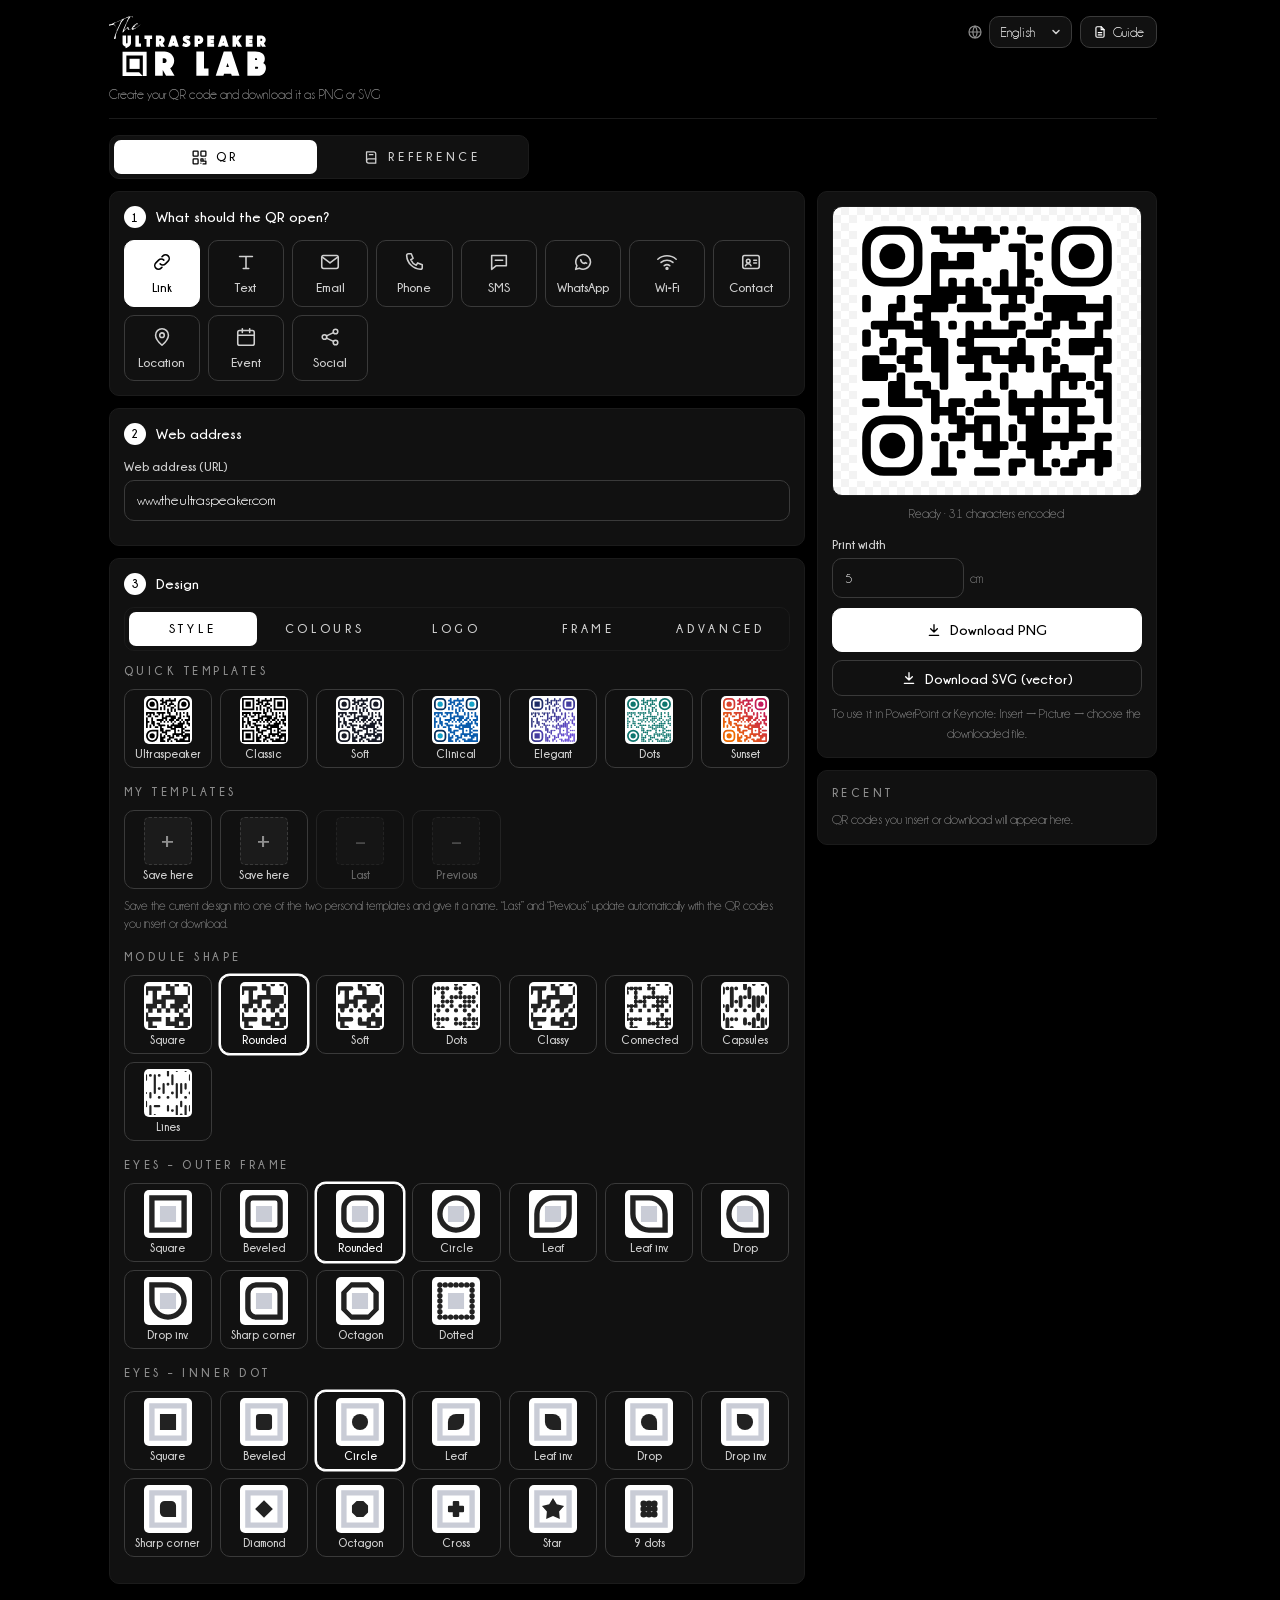
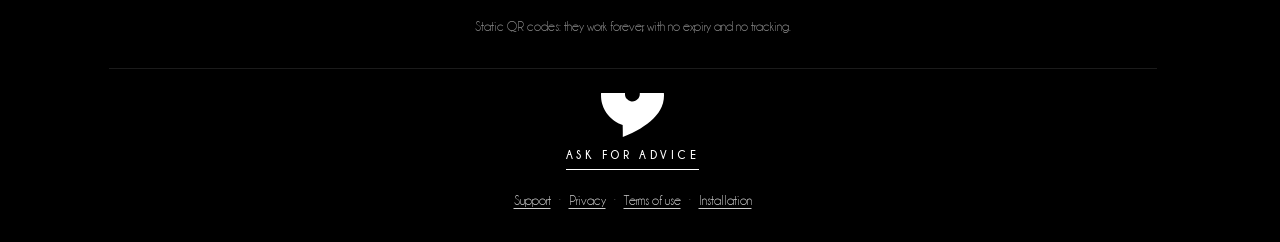
==== commit 290a7edc: "ripristinata Versione 1.3.0" ====
--- a/index.html
+++ b/index.html
@@ -3,258 +3,304 @@
 <head>
 <meta charset="utf-8">
 <meta name="viewport" content="width=device-width, initial-scale=1">
-<title>The Ultraspeaker Image Lab</title>
-<meta name="description" content="Adjust the photos on your slides like in a photo editor: histogram, levels, light and colour, crop, rotation and DuoTone. The original always stays in the presentation.">
+<title>The Ultraspeaker QR Lab</title>
+<meta name="description" content="Create custom QR codes and scientific citations with a QR to the paper, ready for your slides.">
 <meta name="theme-color" content="#000000">
 <meta name="color-scheme" content="dark">
-<meta name="apple-mobile-web-app-title" content="Image Lab">
-<meta name="application-name" content="Image Lab">
+<meta name="apple-mobile-web-app-title" content="QR Lab">
+<meta name="application-name" content="QR Lab">
 <link rel="icon" type="image/svg+xml" href="assets/favicon.svg?v=20261112">
-<link rel="icon" type="image/png" sizes="32x32" href="assets/image-lab-icon-32.png?v=20261112">
-<link rel="apple-touch-icon" href="assets/image-lab-icon-180.png?v=20261112">
+<link rel="icon" type="image/png" sizes="32x32" href="assets/favicon-32.png?v=20261112">
+<link rel="apple-touch-icon" href="assets/apple-touch-icon.png?v=20261112">
 <link rel="manifest" href="site.webmanifest">
 <link rel="stylesheet" href="shared/ultraspeaker-lab.css?v=20261112">
 <link rel="stylesheet" href="css/app.css?v=20261112">
-<!-- Office.js: in PowerPoint collega il pannello alla presentazione; se non si carica, parte la versione web -->
+<!-- Office.js: in PowerPoint collega il pannello alla presentazione; nel browser la pagina funziona anche senza -->
 <script src="https://appsforoffice.microsoft.com/lib/1/hosted/office.js"></script>
 <script src="shared/ultraspeaker-lang.js?v=20261112"></script>
+<script src="qrcode.js?v=20261112"></script>
+<script src="i18n.js?v=20261112"></script>
 </head>
 <body>
-<div class="app us-page us-page--narrow">
+<div class="us-page us-page--wide">
   <header class="us-header">
     <div>
-      <a class="us-logo ext" href="https://www.theultraspeaker.com" target="_blank" rel="noopener"><img src="assets/logo-image-lab-white.svg?v=20261112" alt="The Ultraspeaker Image Lab" width="167" height="60"></a>
-      <p class="us-subtitle" id="status"><i class="us-dot"></i><span id="statusText"></span></p>
+      <a class="us-logo" id="logoLink" href="https://www.theultraspeaker.com" target="_blank" rel="noopener"><img src="assets/qr-lab-logo.svg?v=20261112" alt="The Ultraspeaker QR Lab" width="158" height="60"></a>
+      <p class="us-subtitle"><span id="appSub" data-i18n="app.sub">Crea un QR code e inseriscilo nella slide</span><span id="refSub" data-i18n="ref.sub" hidden>Cita la letteratura e collegala al paper con un QR</span></p>
     </div>
     <div class="us-header-tools">
       <label class="us-lang">
         <svg viewBox="0 0 24 24" aria-hidden="true"><circle cx="12" cy="12" r="9"/><path d="M3 12h18M12 3a14 14 0 0 1 0 18M12 3a14 14 0 0 0 0 18"/></svg>
-        <span class="us-sr" data-i18n="lang"></span><select id="lang"></select>
+        <span class="us-sr" data-i18n="us.language">Lingua</span>
+        <select id="langSel"></select>
       </label>
-      <!-- Su telefono e nel pannello si vede solo l'icona: il nome resta in aria-label -->
-      <a class="us-btn us-guide" id="usGuide" href="guide/image-lab-guide-en.pdf" target="_blank" rel="noopener" data-i18n-aria="us.guide.title"><svg viewBox="0 0 24 24" aria-hidden="true"><path d="M14 3H7a2 2 0 0 0-2 2v14a2 2 0 0 0 2 2h10a2 2 0 0 0 2-2V8z"/><path d="M14 3v5h5M9 13h6M9 17h6"/></svg><span data-i18n="us.guide"></span></a>
+      <a class="us-btn us-guide" id="usGuide" href="guide/qr-lab-guide-it.pdf" target="_blank" rel="noopener" aria-label="Guida d'utilizzo"><svg viewBox="0 0 24 24" aria-hidden="true"><path d="M14 3H7a2 2 0 0 0-2 2v14a2 2 0 0 0 2 2h10a2 2 0 0 0 2-2V8z"/><path d="M14 3v5h5M9 13h6M9 17h6"/></svg><span data-i18n="us.guide">Guida</span></a>
     </div>
   </header>
-
-  <!-- Nessuna immagine / versione non supportata / caricamento -->
-  <section class="empty us-spotlight" id="empty">
-    <img src="assets/image-lab-logetto.svg" alt="">
-    <h2 id="emptyTitle"></h2>
-    <p id="emptyText"></p>
-  </section>
-  <section class="empty us-spotlight" id="loading" hidden>
-    <div class="spinner" aria-hidden="true"></div>
-    <p data-i18n="status.loading"></p>
-  </section>
-
-  <!-- Editor -->
-  <main class="scroll" id="editor" hidden>
-    <div class="pin">
-      <div class="pvrow">
-        <div class="preview" id="preview">
-          <canvas id="pv" data-i18n-aria="preview" role="img"></canvas>
-          <div class="badge-orig" data-i18n="original"></div>
-          <div class="rotgrid" id="rotGrid" hidden></div>
-          <div class="cropbox" id="cropBox" hidden>
-            <span class="ch nw" data-h="nw"></span><span class="ch ne" data-h="ne"></span><span class="ch sw" data-h="sw"></span><span class="ch se" data-h="se"></span>
-          </div>
-        </div>
-        <div class="zoombar" id="zoombar" role="slider" tabindex="0" aria-orientation="vertical" aria-valuemin="0" aria-valuemax="100" aria-valuenow="0" data-i18n-aria="zoom">
-          <div class="ztrack"><div class="zfill" id="zfill"></div><div class="zthumb" id="zthumb"></div></div>
-        </div>
-      </div>
-      <div class="tools">
-        <button type="button" class="us-btn us-btn--icon" id="undoBtn" data-i18n-aria="undo" data-i18n-title="undo"><svg viewBox="0 0 24 24" aria-hidden="true"><path d="M9 14L4 9l5-5"/><path d="M4 9h10.5a5.5 5.5 0 0 1 0 11H11"/></svg></button>
-        <button type="button" class="us-btn us-btn--icon" id="redoBtn" data-i18n-aria="redo" data-i18n-title="redo"><svg viewBox="0 0 24 24" aria-hidden="true"><path d="M15 14l5-5-5-5"/><path d="M20 9H9.5a5.5 5.5 0 0 0 0 11H13"/></svg></button>
-        <button type="button" class="us-btn" id="cropBtn" aria-pressed="false" data-i18n-title="crop"><svg viewBox="0 0 24 24" aria-hidden="true"><path d="M6 2v14a2 2 0 0 0 2 2h14"/><path d="M18 22V8a2 2 0 0 0-2-2H2"/></svg><span data-i18n="crop"></span></button>
-        <button type="button" class="us-btn" id="rotBtn" aria-pressed="false" aria-controls="rotPanel" data-i18n-title="rotate"><svg viewBox="0 0 24 24" aria-hidden="true"><path d="M20 12a8 8 0 1 1-2.34-5.66"/><path d="M20 4v5h-5"/></svg><span data-i18n="rotate"></span></button>
-        <button type="button" class="us-btn us-btn--icon" id="duoBtn" aria-pressed="false" aria-controls="duoPanel" data-i18n-title="duo.tool" data-i18n-aria="duo.tool"><svg viewBox="0 0 24 24" aria-hidden="true"><circle cx="9" cy="12" r="6"/><circle cx="15" cy="12" r="6"/></svg></button>
-        <span class="zhint" id="zoomHint"></span>
-        <button type="button" class="us-btn zoom-lbl" id="zoomLbl" data-i18n-title="fitTitle"></button>
-      </div>
+  <h1 class="us-sr">The Ultraspeaker QR Lab</h1>
+
+  <nav class="us-tabs modes" role="tablist" data-i18n-aria="mode.aria" aria-label="Sezioni">
+    <button type="button" class="us-tab" role="tab" data-mode="qr" id="modeQrTab" aria-controls="modeQr" aria-selected="true"><svg viewBox="0 0 24 24" aria-hidden="true"><rect x="3" y="3" width="7" height="7" rx="1"/><rect x="14" y="3" width="7" height="7" rx="1"/><rect x="3" y="14" width="7" height="7" rx="1"/><path d="M14 14h3v3h-3zM20 14v.01M14 20h.01M17 17h4v4h-4"/></svg><span data-i18n="mode.qr">QR</span></button>
+    <button type="button" class="us-tab" role="tab" data-mode="ref" id="modeRefTab" aria-controls="modeRef" aria-selected="false" tabindex="-1"><svg viewBox="0 0 24 24" aria-hidden="true"><path d="M5 4h10a3 3 0 0 1 3 3v13H8a3 3 0 0 1-3-3z"/><path d="M5 17a3 3 0 0 1 3-3h10M9 8h5"/></svg><span data-i18n="mode.ref">Reference</span></button>
+  </nav>
+
+  <div id="modeQr" role="tabpanel" aria-labelledby="modeQrTab">
+  <div class="layout">
+    <main>
+      <section class="us-panel">
+        <h2 class="step-h"><span class="n">1</span><span data-i18n="step1">Cosa deve aprire il QR?</span></h2>
+        <div class="types" id="types" role="group" data-i18n-aria="types.aria" aria-label="Tipo di QR"></div>
+      </section>
+
+      <section class="us-panel">
+        <h2 class="step-h"><span class="n">2</span><span id="contentTitle">Contenuto</span></h2>
+        <div id="fields"></div>
+      </section>
+
+      <section class="us-panel" id="designCard">
+        <h2 class="step-h"><span class="n">3</span><span data-i18n="step3">Design</span></h2>
+        <div class="us-tabs design-tabs" role="tablist">
+          <button type="button" class="us-tab" role="tab" data-tab="stile" aria-selected="true" data-i18n="tab.style">Stile</button>
+          <button type="button" class="us-tab" role="tab" data-tab="colori" aria-selected="false" data-i18n="tab.colors">Colori</button>
+          <button type="button" class="us-tab" role="tab" data-tab="logo" aria-selected="false" data-i18n="tab.logo">Logo</button>
+          <button type="button" class="us-tab" role="tab" data-tab="cornice" aria-selected="false" data-i18n="tab.frame">Cornice</button>
+          <button type="button" class="us-tab" role="tab" data-tab="avanzate" aria-selected="false" data-i18n="tab.adv">Avanzate</button>
+        </div>
+
+        <div class="panel" data-panel="stile">
+          <p class="us-label" data-i18n="sub.presets">Modelli rapidi</p>
+          <div class="tiles" id="presets"></div>
+          <p class="us-label" data-i18n="sub.myPresets">I miei modelli</p>
+          <div class="tiles" id="myPresets"></div>
+          <p class="mini-hint" data-i18n="hint.myPresets"></p>
+          <p class="us-label" data-i18n="sub.dots">Forma dei moduli</p>
+          <div class="tiles" id="dotTypes"></div>
+          <p class="us-label" data-i18n="sub.eyeOuter">Occhi – cornice esterna</p>
+          <div class="tiles" id="cornerSqTypes"></div>
+          <p class="us-label" data-i18n="sub.eyeInner">Occhi – punto interno</p>
+          <div class="tiles" id="cornerDotTypes"></div>
+        </div>
+
+        <div class="panel" data-panel="colori" hidden>
+          <p class="us-label" data-i18n="sub.modules">Moduli</p>
+          <div class="colors">
+            <div><span class="lbl" data-i18n="lbl.color">Colore</span><div class="color" data-color="dotColor"></div></div>
+            <div id="grad2Wrap" hidden><span class="lbl" data-i18n="lbl.color2">Secondo colore</span><div class="color" data-color="gradColor2"></div></div>
+          </div>
+          <label class="check"><input type="checkbox" id="useGradient"> <span data-i18n="chk.gradient">Usa sfumatura</span></label>
+          <div id="gradOpts" hidden>
+            <div class="seg" id="gradType"><button type="button" class="us-chip" data-v="linear" aria-pressed="true" data-i18n="grad.linear">Lineare</button><button type="button" class="us-chip" data-v="radial" aria-pressed="false" data-i18n="grad.radial">Radiale</button></div>
+            <div class="range-row"><span data-i18n="lbl.angle">Angolo</span><span id="gradRotVal">45°</span></div>
+            <input type="range" id="gradRot" min="0" max="360" step="15" value="45">
+          </div>
+          <p class="us-label" data-i18n="sub.eyes">Occhi</p>
+          <label class="check"><input type="checkbox" id="eyesSame" checked> <span data-i18n="chk.eyesSame">Stesso colore dei moduli</span></label>
+          <div class="colors" id="eyeColors" hidden>
+            <div><span class="lbl" data-i18n="lbl.eyeOuter">Cornice esterna</span><div class="color" data-color="cornerSqColor"></div></div>
+            <div><span class="lbl" data-i18n="lbl.eyeInner">Punto interno</span><div class="color" data-color="cornerDotColor"></div></div>
+          </div>
+          <p class="us-label" data-i18n="sub.bg">Sfondo</p>
+          <div class="colors">
+            <div><span class="lbl" data-i18n="lbl.bgColor">Colore sfondo</span><div class="color" data-color="bgColor"></div></div>
+            <div style="display:flex;align-items:flex-end"><label class="check"><input type="checkbox" id="transparentBg"> <span data-i18n="chk.transparent">Trasparente</span></label></div>
+          </div>
+          <div id="contrastWarn"></div>
+        </div>
+
+        <div class="panel" data-panel="logo" hidden>
+          <p class="us-label" data-i18n="sub.yourLogo">Il tuo logo</p>
+          <label class="upload us-spotlight" id="uploadBox">
+            <input type="file" id="logoFile" accept="image/png,image/jpeg,image/svg+xml,image/webp" hidden>
+            <span id="uploadText">Clicca per caricare un logo (PNG, JPG, SVG)</span>
+          </label>
+          <p class="us-label" data-i18n="sub.orIcon">Oppure un'icona</p>
+          <div class="tiles" id="iconLogos"></div>
+          <div id="logoOpts">
+            <div class="range-row"><span data-i18n="lbl.logoSize">Dimensione logo</span><span id="logoSizeVal">30%</span></div>
+            <input type="range" id="logoSize" min="0.15" max="0.45" step="0.01" value="0.3">
+            <div class="range-row"><span data-i18n="lbl.logoMargin">Spazio attorno al logo</span><span id="logoMarginVal">6</span></div>
+            <input type="range" id="logoMargin" min="0" max="30" step="1" value="6">
+            <label class="check"><input type="checkbox" id="hideDots" checked> <span data-i18n="chk.hideDots">Nascondi i moduli dietro al logo</span></label>
+            <p class="hint" data-i18n="hint.logoEc">Con un logo la correzione d'errore passa automaticamente a “Max”, così il QR resta leggibile.</p>
+          </div>
+        </div>
+
+        <div class="panel" data-panel="cornice" hidden>
+          <p class="us-label" data-i18n="sub.frameStyle">Stile cornice</p>
+          <div class="tiles" id="frames"></div>
+          <div id="frameOpts">
+            <div class="field"><label for="frameText" data-i18n="lbl.text">Testo</label><input type="text" class="us-field" id="frameText" maxlength="28" value="SCANSIONAMI"></div>
+            <div class="colors">
+              <div><span class="lbl" data-i18n="lbl.frameColor">Colore cornice</span><div class="color" data-color="frameColor"></div></div>
+              <div><span class="lbl" data-i18n="lbl.textColor">Colore testo</span><div class="color" data-color="frameTextColor"></div></div>
+            </div>
+          </div>
+        </div>
+
+        <div class="panel" data-panel="avanzate" hidden>
+          <p class="us-label" data-i18n="sub.ec">Correzione d'errore</p>
+          <div class="seg" id="ecLevel"><button type="button" class="us-chip" data-v="L" data-i18n="ec.L">Bassa</button><button type="button" class="us-chip" data-v="M" data-i18n="ec.M">Media</button><button type="button" class="us-chip" data-v="Q" data-i18n="ec.Q">Alta</button><button type="button" class="us-chip" data-v="H" data-i18n="ec.H">Max</button></div>
+          <p class="hint" data-i18n="hint.ec">Più è alta, più il QR resiste a graffi, loghi e stampe imperfette, ma diventa più fitto.</p>
+          <p class="us-label" data-i18n="sub.margin">Margine (zona di rispetto)</p>
+          <div class="range-row"><span data-i18n="lbl.margin">Margine</span><span id="marginVal">20</span></div>
+          <input type="range" id="qrMargin" min="0" max="80" step="5" value="20">
+          <p class="us-label" data-i18n="sub.reset">Ripristina</p>
+          <button class="us-btn" id="resetDesign" type="button" data-i18n="btn.reset">Ripristina design predefinito</button>
+        </div>
+      </section>
+    </main>
+
+    <aside class="side">
+      <section class="us-panel preview-card" id="previewCard">
+        <div class="preview dim" id="preview"><img id="previewImg" alt="Anteprima QR code" data-i18n-alt="preview.alt"></div>
+        <p class="status" id="status">Compila il contenuto per generare il QR</p>
+        <div id="warnBox"></div>
+        <div class="out">
+          <div id="formatBox"><span class="lbl" data-i18n="lbl.format">Formato</span><div class="seg" id="format"><button type="button" class="us-chip" data-v="png" aria-pressed="true">PNG</button><button type="button" class="us-chip" data-v="svg" aria-pressed="false" data-i18n="fmt.vector">Vettoriale</button></div></div>
+          <div><label class="lbl" id="widthLbl" for="sizeCm" data-i18n="lbl.width">Larghezza in slide</label><div class="size-row"><input type="number" class="us-field" id="sizeCm" min="1" max="30" step="0.5" value="5"><span>cm</span></div></div>
+        </div>
+        <button class="us-btn us-btn--primary us-btn--block" id="insertBtn" type="button" disabled><svg viewBox="0 0 24 24" aria-hidden="true"><rect x="3" y="4" width="18" height="14" rx="2"/><path d="M12 8v6M9 11h6"/></svg><span id="insertLabel">Inserisci nella slide</span></button>
+        <div class="btns">
+          <button class="us-btn" id="dlPng" type="button" disabled><svg viewBox="0 0 24 24" aria-hidden="true"><path d="M12 4v11M7 10l5 5 5-5M5 20h14"/></svg><span id="dlPngLabel">PNG</span></button>
+          <button class="us-btn" id="dlSvg" type="button" disabled><svg viewBox="0 0 24 24" aria-hidden="true"><path d="M12 4v11M7 10l5 5 5-5M5 20h14"/></svg><span id="dlSvgLabel">SVG</span></button>
+        </div>
+        <p class="status" id="webHint" data-i18n="web.hint" hidden></p>
+      </section>
+      <section class="us-panel">
+        <p class="us-label" data-i18n="sub.recent">Recenti</p>
+        <div class="recent" id="recent"></div>
+      </section>
+    </aside>
+  </div>
+  </div>
+
+  <div id="modeRef" role="tabpanel" aria-labelledby="modeRefTab" hidden>
+  <div class="layout">
+    <main>
+      <section class="us-panel">
+        <h2 class="step-h"><span class="n">1</span><span data-i18n="ref.step1">Trova il riferimento</span></h2>
+        <div class="field">
+          <label for="refQuery" data-i18n="ref.queryLbl">DOI, PMID, link oppure titolo / autore</label>
+          <div class="ref-search">
+            <input type="text" class="us-field" id="refQuery" autocomplete="off" spellcheck="false" data-i18n-ph="ref.queryPh" placeholder="10.1016/j.jdent.2023.104420">
+            <button class="us-btn" type="button" id="refSearchBtn"><svg viewBox="0 0 24 24" aria-hidden="true"><circle cx="11" cy="11" r="6.5"/><path d="m16 16 4.5 4.5"/></svg><span data-i18n="ref.search">Cerca</span></button>
+          </div>
+          <div class="hint" data-i18n="ref.queryHint">Esempi: 10.1016/j.jdent.2023.104420 · PMID 36608877 · un link di PubMed o doi.org · «implant survival Buser 2012»</div>
+        </div>
+        <p class="status" id="refStatus" role="status" aria-live="polite"></p>
+        <div id="refResults" hidden></div>
+        <details class="ref-more">
+          <summary data-i18n="ref.bulk.title">Importa un elenco di DOI o PMID</summary>
+          <textarea class="us-field" id="refBulk" rows="5" spellcheck="false" data-i18n-ph="ref.bulk.ph" placeholder="10.1016/j.jdent.2023.104420&#10;36608877"></textarea>
+          <button class="us-btn" type="button" id="refBulkBtn" style="margin-top:8px" data-i18n="ref.bulk.btn">Importa nella bibliografia</button>
+          <p class="status" id="refBulkStatus" role="status" aria-live="polite"></p>
+        </details>
+      </section>
+
+      <section class="us-panel" id="refPreviewCard">
+        <h2 class="step-h"><span class="n">2</span><span data-i18n="ref.step2">Anteprima</span></h2>
+        <div id="refPreview"></div>
+      </section>
+
+      <section class="us-panel" id="refCiteCard" hidden>
+        <h2 class="step-h"><span class="n">3</span><span data-i18n="ref.step3">Citazione</span></h2>
+        <span class="lbl" data-i18n="ref.styleLbl">Stile della bibliografia</span>
+        <div class="seg" id="refStyle"><button type="button" class="us-chip" data-v="vancouver">Vancouver</button><button type="button" class="us-chip" data-v="apa">APA 7</button><button type="button" class="us-chip" data-v="ama">AMA</button><button type="button" class="us-chip" data-v="harvard">Harvard</button></div>
+        <span class="lbl" data-i18n="ref.shortLbl">Citazione nella slide</span>
+        <div class="seg" id="refShort"><button type="button" class="us-chip" data-v="authorJournal" data-i18n="ref.short.aj">Autore, rivista anno</button><button type="button" class="us-chip" data-v="numeric" data-i18n="ref.short.num">Numerica [1]</button><button type="button" class="us-chip" data-v="authorYear" data-i18n="ref.short.ay">Autore, anno</button><button type="button" class="us-chip" data-v="full" data-i18n="ref.short.full">Completa</button></div>
+        <span class="lbl" data-i18n="ref.outShort">Nella slide</span>
+        <div class="ref-out short" id="refShortOut"></div>
+        <span class="lbl" data-i18n="ref.outFull">In bibliografia</span>
+        <div class="ref-out" id="refFullOut"></div>
+      </section>
+    </main>
+
+    <aside class="side">
+      <section class="us-panel" id="refInsertCard" hidden>
+        <h2 class="step-h"><span class="n">4</span><span data-i18n="ref.step4">Inserimento nella slide</span></h2>
+        <p class="us-label" data-i18n="ref.presetsLbl">Layout pronti</p>
+        <div class="tiles" id="refPresets"></div>
+        <div id="refSlidePv" class="ref-slide" aria-hidden="true"></div>
+        <span class="lbl" data-i18n="ref.whatLbl">Cosa inserire</span>
+        <div class="seg" id="refWhat"><button type="button" class="us-chip" data-v="both" data-i18n="ref.what.both">Citazione + QR</button><button type="button" class="us-chip" data-v="text" data-i18n="ref.what.text">Solo citazione</button><button type="button" class="us-chip" data-v="qr" data-i18n="ref.what.qr">Solo QR</button></div>
+        <span class="lbl" data-i18n="ref.posLbl">Posizione in basso</span>
+        <div class="seg" id="refPos"><button type="button" class="us-chip" data-v="left" data-i18n="ref.pos.left">Sinistra</button><button type="button" class="us-chip" data-v="center" data-i18n="ref.pos.center">Centro</button><button type="button" class="us-chip" data-v="right" data-i18n="ref.pos.right">Destra</button></div>
+        <div id="refTextOpts">
+        <div class="ref-grid">
+          <div class="field"><label for="refFont" data-i18n="ref.fontLbl">Font</label>
+            <select class="us-field" id="refFont"><option value="" data-i18n="ref.fontTheme">Font del tema</option><option>Champagne &amp; Limousines</option><option>Arial</option><option>Calibri</option><option>Helvetica Neue</option><option>Segoe UI</option><option>Georgia</option></select></div>
+          <div class="field"><label for="refSize" data-i18n="ref.sizeLbl">Dimensione (pt)</label><input type="number" class="us-field" id="refSize" min="8" max="60" step="1" value="16"></div>
+        </div>
+        <span class="lbl" style="margin-top:10px" data-i18n="ref.colorLbl">Colore del testo</span>
+        <div class="color" style="margin-bottom:10px"><input type="color" id="refColor" value="#7f7f7f" data-i18n-aria="color.pick"><input type="text" id="refColorHex" value="#7f7f7f" maxlength="7" data-i18n-aria="color.code"></div>
+        </div>
+        <div id="refQrOpts">
+          <span class="lbl" data-i18n="ref.qrFmtLbl">Formato del QR</span>
+          <div class="seg" id="refQrFmt"><button type="button" class="us-chip" data-v="svg" data-i18n="ref.fmt.svg">Vettoriale (SVG)</button><button type="button" class="us-chip" data-v="png">PNG</button></div>
+          <span class="lbl" data-i18n="ref.targetLbl">Il QR apre</span>
+          <div class="seg" id="refTarget"><button type="button" class="us-chip" data-v="doi" data-i18n="ref.target.doi">Il DOI (pagina dell'editore)</button><button type="button" class="us-chip" data-v="oa" data-i18n="ref.target.oa">La versione open access</button></div>
+          <p class="status" id="refTargetNote"></p>
+          <div class="range-row"><span data-i18n="ref.qrSize">Lato del QR</span><span id="refQrCmVal">1,9 cm</span></div>
+          <input type="range" id="refQrCm" min="1.2" max="4" step="0.1" value="1.9">
+          <button type="button" class="inline-btn" id="refQrDesign" data-i18n="ref.qrDesign">Colori, forme e logo: personalizzali nella sezione QR</button>
+        </div>
+        <label class="check" id="refNotesWrap" hidden><input type="checkbox" id="refNotes"> <span data-i18n="ref.notesChk">Copia l'abstract PubMed per le note del relatore</span></label>
+        <div class="ref-acts">
+          <button class="us-btn us-btn--primary" id="refInsertBtn" type="button" disabled><svg viewBox="0 0 24 24" aria-hidden="true"><rect x="3" y="4" width="18" height="14" rx="2"/><path d="M7 14h6M16 12h2v2h-2z"/></svg><span id="refInsertLabel">Inserisci nella slide</span></button>
+          <button class="us-btn" id="refAddBtn" type="button" disabled><svg viewBox="0 0 24 24" aria-hidden="true"><path d="M6 3h9l3 3v15H6z"/><path d="M12 10v6M9 13h6"/></svg><span data-i18n="ref.addBib">Aggiungi alla bibliografia</span></button>
+          <button class="us-btn us-btn--block" id="refDlQr" type="button" hidden><svg viewBox="0 0 24 24" aria-hidden="true"><path d="M12 4v11M7 10l5 5 5-5M5 20h14"/></svg><span id="refDlQrLabel">Scarica il QR (PNG)</span></button>
+        </div>
+      </section>
+
+      <section class="us-panel">
+        <p class="us-label"><span data-i18n="ref.listTitle">Riferimenti della presentazione</span> <span id="refCount"></span></p>
+        <p class="hint" id="refListHint" data-i18n="ref.list.hint" hidden></p>
+        <div class="ref-list" id="refList"></div>
+        <div class="ref-bib" id="refBibBtns" hidden>
+          <button class="us-btn" type="button" id="refRenumBtn"><svg viewBox="0 0 24 24" aria-hidden="true"><path d="M4 12a8 8 0 0 1 14-5.3M20 12a8 8 0 0 1-14 5.3M18 3v4h-4M6 21v-4h4"/></svg><span data-i18n="ref.renum">Aggiorna numerazione e citazioni</span></button>
+          <label class="check"><input type="checkbox" id="refBibQr"> <span data-i18n="ref.bibQr">Piccolo QR accanto a ogni voce</span></label>
+          <button class="us-btn" type="button" id="refBibBtn"><svg viewBox="0 0 24 24" aria-hidden="true"><path d="M6 3h9l3 3v15H6z"/><path d="M9 9h6M9 13h6M9 17h4"/></svg><span id="refBibBtnLabel">Genera le slide «Bibliografia»</span></button>
+          <button class="us-btn" type="button" id="refPdfBtn"><svg viewBox="0 0 24 24" aria-hidden="true"><path d="M12 4v11M7 10l5 5 5-5M5 20h14"/></svg><span data-i18n="ref.pdf.btn">Scarica PDF</span></button>
+          <button class="us-btn" type="button" id="refClearBtn"><svg viewBox="0 0 24 24" aria-hidden="true"><path d="M5 7h14M10 7V4h4v3M7 7l1 13h8l1-13"/></svg><span id="refClearLabel" data-i18n="ref.clear">Azzera la bibliografia</span></button>
+          <p class="status" id="refListStatus" role="status" aria-live="polite"></p>
+        </div>
+      </section>
+    </aside>
+  </div>
+  </div>
+
+  <p class="static-note" id="staticNote" data-i18n="foot">QR statici: funzionano per sempre, senza scadenze né tracciamento.</p>
+  <footer class="us-footer">
+    <a class="us-cta" id="usCta" href="mailto:info@theultraspeaker.com"><img src="assets/arena-white.svg" alt=""><span data-i18n="us.cta">Richiedi un consiglio</span></a>
+    <p class="us-links"><a href="support.html" target="_blank" rel="noopener" data-i18n="us.support">Supporto</a><a href="privacy.html" target="_blank" rel="noopener" data-i18n="us.privacy">Privacy</a><a href="terms.html" target="_blank" rel="noopener" data-i18n="us.terms">Condizioni d'uso</a><a href="GUIDA-INSTALLAZIONE.html" target="_blank" rel="noopener" data-i18n="us.install">Installazione</a></p>
+  </footer>
+</div>
+
+<!-- Bibliografia in PDF: dati della lecture e cosa mettere accanto a ogni voce -->
+<dialog class="bib-dialog" id="bibDialog" aria-labelledby="bibDlgTitle">
+  <form method="dialog" id="bibForm">
+    <h2 id="bibDlgTitle" data-i18n="ref.pdf.title">Bibliografia in PDF</h2>
+    <div class="field"><label for="bibTitle" data-i18n="ref.pdf.lecture">Titolo della lecture</label><input type="text" class="us-field" id="bibTitle" maxlength="160" required autocomplete="off"></div>
+    <div class="field"><label for="bibSpeaker"><span data-i18n="ref.pdf.speaker">Speaker</span> <span class="opt" data-i18n="optional">(facoltativo)</span></label><input type="text" class="us-field" id="bibSpeaker" maxlength="120" autocomplete="name"></div>
+    <div class="field"><label for="bibDate"><span data-i18n="ref.pdf.date">Data</span> <span class="opt" data-i18n="optional">(facoltativo)</span></label><input type="date" class="us-field" id="bibDate"></div>
+    <span class="lbl" id="bibExtraLbl" data-i18n="ref.pdf.extra">In ogni voce</span>
+    <div class="seg" id="bibExtra" role="group" aria-labelledby="bibExtraLbl" aria-describedby="bibExtraHint"><button type="button" class="us-chip" data-v="text" aria-pressed="true" data-i18n="ref.pdf.x.text">Testo</button><button type="button" class="us-chip" data-v="link" aria-pressed="false" data-i18n="ref.pdf.x.link">Link</button><button type="button" class="us-chip" data-v="qr" aria-pressed="false" data-i18n="ref.pdf.x.qr">QR</button></div>
+    <p class="hint" id="bibExtraHint" data-i18n="ref.pdf.extraHint">Accendi uno o più elementi.</p>
+    <p class="status" id="bibStatus" role="status" aria-live="polite"></p>
+    <div class="ref-acts">
+      <button type="button" class="us-btn" id="bibCancel" data-i18n="ref.cancel">Annulla</button>
+      <button type="submit" class="us-btn us-btn--primary" id="bibGo" data-i18n="ref.pdf.btn">Scarica PDF</button>
     </div>
-
-    <section class="us-panel tool-panel" id="duoPanel" hidden>
-      <div class="duohead">
-        <div class="us-label" id="duoTitle"></div>
-        <button type="button" class="us-chip" id="duoOn" aria-pressed="false"></button>
-      </div>
-      <div class="us-tabs" role="tablist" data-i18n-aria="duo">
-        <button type="button" class="us-tab" role="tab" id="duoM2" aria-selected="true">DuoTone</button>
-        <button type="button" class="us-tab" role="tab" id="duoM3" aria-selected="false">TriTone</button>
-      </div>
-      <div class="dpre" id="duoPresets"></div>
-      <div class="dcols">
-        <div class="dcol" id="dRowS">
-          <div class="dlab"><span data-i18n="duo.shadows"></span><label class="tchk"><input type="checkbox" id="dTrS"><span data-i18n="duo.transparent"></span></label></div>
-          <div class="dctl">
-            <input type="color" class="cpick" id="dcS" data-i18n-aria="duo.shadows">
-            <input type="text" class="us-field hex" id="dhS" maxlength="7" spellcheck="false" autocomplete="off" data-i18n-aria="duo.shadows">
-            <button type="button" class="us-btn us-btn--icon" id="dpS" data-i18n-aria="duo.pick" data-i18n-title="duo.pick"><svg viewBox="0 0 24 24" aria-hidden="true"><path d="M14 4l6 6M17 7l-9.5 9.5L4 20l3.5-3.5L17 7z"/></svg></button>
-          </div>
-        </div>
-        <div class="dcol" id="dRowM">
-          <div class="dlab"><span data-i18n="duo.mids"></span></div>
-          <div class="dctl">
-            <input type="color" class="cpick" id="dcM" data-i18n-aria="duo.mids">
-            <input type="text" class="us-field hex" id="dhM" maxlength="7" spellcheck="false" autocomplete="off" data-i18n-aria="duo.mids">
-            <button type="button" class="us-btn us-btn--icon" id="dpM" data-i18n-aria="duo.pick" data-i18n-title="duo.pick"><svg viewBox="0 0 24 24" aria-hidden="true"><path d="M14 4l6 6M17 7l-9.5 9.5L4 20l3.5-3.5L17 7z"/></svg></button>
-          </div>
-        </div>
-        <div class="dswap"><button type="button" class="us-btn" id="duoSwap"><svg viewBox="0 0 24 24" aria-hidden="true"><path d="M7 4v16M7 20l-3-3M7 20l3-3M17 20V4M17 4l-3 3M17 4l3 3"/></svg><span data-i18n="duo.swap"></span></button></div>
-        <div class="dcol" id="dRowH">
-          <div class="dlab"><span data-i18n="duo.lights"></span><label class="tchk"><input type="checkbox" id="dTrH"><span data-i18n="duo.transparent"></span></label></div>
-          <div class="dctl">
-            <input type="color" class="cpick" id="dcH" data-i18n-aria="duo.lights">
-            <input type="text" class="us-field hex" id="dhH" maxlength="7" spellcheck="false" autocomplete="off" data-i18n-aria="duo.lights">
-            <button type="button" class="us-btn us-btn--icon" id="dpH" data-i18n-aria="duo.pick" data-i18n-title="duo.pick"><svg viewBox="0 0 24 24" aria-hidden="true"><path d="M14 4l6 6M17 7l-9.5 9.5L4 20l3.5-3.5L17 7z"/></svg></button>
-          </div>
-        </div>
-      </div>
-      <div class="srow" id="dMidRow"><label for="dMid" data-i18n="duo.mid"></label><input id="dMid" class="sl" type="range" min="5" max="95" step="1"><output for="dMid" id="dMidOut"></output></div>
-      <div class="srow"><label for="dAmt" data-i18n="duo.amount"></label><input id="dAmt" class="sl" type="range" min="0" max="100" step="1"><output for="dAmt" id="dAmtOut"></output></div>
-      <div class="us-note" id="duoPickHint" data-i18n="duo.pickHint" hidden></div>
-      <p class="note" data-i18n="duo.note"></p>
-      <p class="us-note us-note--warn" id="duoTrNote" data-i18n="duo.trNote" hidden></p>
-      <div class="row">
-        <button type="button" class="us-btn" id="duoRemove" data-i18n="duo.remove"></button>
-        <span class="push"></span>
-        <button type="button" class="us-btn us-btn--primary" id="duoDone" data-i18n="rot.done"></button>
-      </div>
-    </section>
-    <section class="us-panel tool-panel" id="rotPanel" hidden>
-      <div class="us-label" data-i18n="rot.title"></div>
-      <div class="chips">
-        <button type="button" class="us-chip ic" id="rotL" data-i18n-aria="rot.left" data-i18n-title="rot.left"><svg viewBox="0 0 24 24" aria-hidden="true"><path d="M4 12a8 8 0 1 0 2.34-5.66"/><path d="M4 4v5h5"/></svg>90°</button>
-        <button type="button" class="us-chip ic" id="rotR" data-i18n-aria="rot.right" data-i18n-title="rot.right"><svg viewBox="0 0 24 24" aria-hidden="true"><path d="M20 12a8 8 0 1 1-2.34-5.66"/><path d="M20 4v5h-5"/></svg>90°</button>
-        <button type="button" class="us-chip ic" id="rot180" data-i18n-aria="rot.half" data-i18n-title="rot.half"><svg viewBox="0 0 24 24" aria-hidden="true"><path d="M7 4v16M7 20l-3-3M7 20l3-3M17 20V4M17 4l-3 3M17 4l3 3"/></svg>180°</button>
-      </div>
-      <div class="rotrow">
-        <label for="rotFine" data-i18n="rot.straighten"></label>
-        <input id="rotFine" class="sl bi" type="range" min="-45" max="45" step="0.1" value="0">
-        <div class="spin">
-          <input id="rotNum" class="us-field" type="number" min="-45" max="45" step="0.1" value="0" inputmode="decimal" data-i18n-aria="rot.straighten">
-          <span class="deg">°</span>
-          <div class="arrows">
-            <button type="button" id="rotUp" data-i18n-aria="rot.up" data-i18n-title="rot.up"><svg viewBox="0 0 12 8" aria-hidden="true"><path d="M2 6.5L6 2.5l4 4"/></svg></button>
-            <button type="button" id="rotDown" data-i18n-aria="rot.down" data-i18n-title="rot.down"><svg viewBox="0 0 12 8" aria-hidden="true"><path d="M2 1.5l4 4 4-4"/></svg></button>
-          </div>
-        </div>
-      </div>
-      <p class="note" id="rotInfo"></p>
-      <p class="note" data-i18n="rot.hint"></p>
-      <div class="row">
-        <button type="button" class="us-btn" id="rotReset" data-i18n="rot.reset"></button>
-        <span class="push"></span>
-        <button type="button" class="us-btn us-btn--primary" id="rotDone" data-i18n="rot.done"></button>
-      </div>
-    </section>
-    <section class="us-panel tool-panel" id="cropPanel" hidden>
-      <div class="us-label" data-i18n="crop.title"></div>
-      <label class="fld"><span data-i18n="crop.format"></span><select id="cropFmt" class="us-field"></select></label>
-      <div class="cust" id="cropCustom" hidden>
-        <label class="fld"><span data-i18n="crop.width"></span><input id="cW" class="us-field" type="number" min="1" step="any" inputmode="decimal"></label>
-        <span class="x">×</span>
-        <label class="fld"><span data-i18n="crop.height"></span><input id="cH" class="us-field" type="number" min="1" step="any" inputmode="decimal"></label>
-        <label class="fld"><span data-i18n="crop.unit"></span><select id="cU" class="us-field"><option value="px">px</option><option value="cm">cm</option></select></label>
-        <label class="fld" id="cDpiWrap" hidden><span data-i18n="crop.dpi"></span><input id="cDpi" class="us-field" type="number" min="72" max="1200" step="1" value="300" inputmode="numeric"></label>
-      </div>
-      <div class="row">
-        <button type="button" class="us-btn" id="cropSwap"><svg viewBox="0 0 24 24" aria-hidden="true"><rect x="4" y="8" width="11" height="13" rx="1.5"/><path d="M12 3h4a4 4 0 0 1 4 4v4"/><path d="M17 8l3 3 3-3"/></svg><span data-i18n="crop.swap"></span></button>
-      </div>
-      <p class="note" id="cropInfo"></p>
-      <p class="us-note us-note--warn" id="cropWarn" hidden></p>
-      <p class="note" data-i18n="crop.hint"></p>
-      <div class="row">
-        <button type="button" class="us-btn" id="cropRemove" data-i18n="crop.remove"></button>
-        <span class="push"></span>
-        <button type="button" class="us-btn" id="cropCancel" data-i18n="crop.cancel"></button>
-        <button type="button" class="us-btn us-btn--primary" id="cropApply" data-i18n="crop.apply"></button>
-      </div>
-    </section>
-    <div class="row" id="loadRow" hidden>
-      <button type="button" class="us-btn" id="loadBtn"><svg viewBox="0 0 24 24" aria-hidden="true"><rect x="3" y="5" width="18" height="14" rx="2"/><circle cx="9" cy="10" r="1.6"/><path d="M4 18l5-5 4 4 3-3 4 4"/></svg><span data-i18n="loadPhoto"></span></button>
-      <span class="note" data-i18n="orDrop"></span>
-      <input type="file" id="fileIn" accept="image/*" hidden>
-    </div>
-
-    <section class="stack">
-      <div class="hist-head">
-        <div class="us-label" data-i18n="histogram"></div>
-        <div class="chips" role="group" data-i18n-aria="channel">
-          <button class="us-chip" type="button" data-ch="rgb" aria-pressed="true">RGB</button>
-          <button class="us-chip" type="button" data-ch="r" aria-pressed="false">R</button>
-          <button class="us-chip" type="button" data-ch="g" aria-pressed="false">G</button>
-          <button class="us-chip" type="button" data-ch="b" aria-pressed="false">B</button>
-          <button class="us-chip" type="button" data-ch="l" aria-pressed="false">LUM</button>
-        </div>
-      </div>
-      <div class="hist">
-        <canvas id="hist" data-i18n-aria="histogram" role="img"></canvas>
-        <div class="clip lo" id="clipLo" data-i18n="clipLo"></div>
-        <div class="clip hi" id="clipHi" data-i18n="clipHi"></div>
-      </div>
-      <div class="levels">
-        <div class="ramp"></div>
-        <div class="lvwrap">
-          <input class="lv b" id="lvB" type="range" min="0" max="255" step="1" value="0" data-i18n-aria="black">
-          <input class="lv w" id="lvW" type="range" min="0" max="255" step="1" value="255" data-i18n-aria="white">
-          <input class="lv m" id="lvM" type="range" min="0" max="255" step="1" value="128" data-i18n-aria="mid">
-        </div>
-        <div class="lvlabels" id="lvLabels">
-          <div class="lvl" id="lbB"><b></b><span data-i18n="black"></span></div>
-          <div class="lvl" id="lbM"><b></b><span data-i18n="mid"></span></div>
-          <div class="lvl" id="lbW"><b></b><span data-i18n="white"></span></div>
-        </div>
-      </div>
-      <div class="row">
-        <button type="button" class="us-btn" id="autoLv"><svg viewBox="0 0 24 24" aria-hidden="true"><path d="M4 20V10M10 20V4M16 20v-8M22 20H2"/></svg><span data-i18n="autoLevels"></span></button>
-        <button type="button" class="us-btn" id="pickBtn" aria-pressed="false"><svg viewBox="0 0 24 24" aria-hidden="true"><path d="M14 4l6 6M17 7l-9.5 9.5L4 20l3.5-3.5L17 7z"/></svg><span data-i18n="neutral"></span></button>
-        <span class="push"></span>
-        <button type="button" class="us-btn us-btn--icon" id="resetLv" data-i18n-aria="resetLevels" data-i18n-title="resetLevels"><svg viewBox="0 0 24 24" aria-hidden="true"><path d="M3 12a9 9 0 1 0 3-6.7L3 8M3 3v5h5"/></svg></button>
-      </div>
-      <div class="us-note" id="pickHint" data-i18n="pickHint" hidden></div>
-    </section>
-
-    <!-- Migliora qualità: pulizia automatica in un clic -->
-    <section class="stack">
-      <button type="button" class="us-btn us-btn--block" id="qBtn" aria-pressed="false"><svg viewBox="0 0 24 24" aria-hidden="true"><path d="M12 3l1.8 4.7L18.5 9.5l-4.7 1.8L12 16l-1.8-4.7L5.5 9.5l4.7-1.8z"/><path d="M19 15l.8 2.2 2.2.8-2.2.8L19 21l-.8-2.2L16 18l2.2-.8z"/></svg><span data-i18n="quality"></span></button>
-      <p class="note" data-i18n="quality.desc"></p>
-      <div class="srow" id="qRow" hidden>
-        <label for="qAmt" data-i18n="quality.amount"></label>
-        <input id="qAmt" class="sl" type="range" min="1" max="100" step="1" value="60">
-        <output for="qAmt" id="qOut"></output>
-      </div>
-    </section>
-
-    <section class="stack">
-      <div class="us-label" data-i18n="quick"></div>
-      <div class="chips" id="presets"></div>
-    </section>
-
-    <div class="sep"></div>
-    <section id="sliders"></section>
-    <p class="note" id="note"></p>
-  </main>
-
-  <!-- Chiusura comune ai Lab: su telefono resta sopra la barra fissa delle azioni -->
-  <footer class="us-footer">
-    <a class="us-cta" id="usCta" href="mailto:info@theultraspeaker.com"><img src="assets/arena-white.svg?v=20261112" alt=""><span data-i18n="us.cta"></span></a>
-    <p class="us-links"><a href="support.html" target="_blank" rel="noopener" data-i18n="us.support"></a><a href="privacy.html" target="_blank" rel="noopener" data-i18n="us.privacy"></a><a href="terms.html" target="_blank" rel="noopener" data-i18n="us.terms"></a><a href="GUIDA-INSTALLAZIONE.html" target="_blank" rel="noopener" data-i18n="us.install"></a></p>
-  </footer>
-
-  <div class="foot" id="foot" hidden>
-    <button type="button" class="us-btn" id="resetAll" data-i18n="reset"></button>
-    <button type="button" class="us-btn" id="beforeBtn" aria-pressed="false" data-i18n="beforeAfter"></button>
-    <button type="button" class="us-btn" id="restoreBtn" hidden></button>
-    <button type="button" class="us-btn us-btn--primary" id="applyBtn"></button>
-  </div>
+  </form>
+</dialog>
+
+<div class="bar" id="bar">
+  <img id="barImg" alt="Anteprima" title="Vai all'anteprima" data-i18n-alt="bar.alt" data-i18n-title="bar.title">
+  <button class="us-btn us-btn--primary" id="barInsert" type="button" disabled>Inserisci nella slide</button>
 </div>
-<div class="drop" id="drop" hidden><img src="assets/image-lab-logetto.svg" alt=""><span data-i18n="dropHere"></span></div>
-<div class="toast" id="toast" role="status" aria-live="polite"></div>
-
-<script src="i18n.js?v=20261112"></script>
-<script src="imaging.js?v=20261112"></script>
+<div class="toast" id="toast" role="status"></div>
 <script src="app.js?v=20261112"></script>
+<script src="reference.js?v=20261112"></script>
+<script src="bib-pdf.js?v=20261112"></script>
 </body>
 </html>
--- a/css/app.css
+++ b/css/app.css
@@ -1,180 +1,215 @@
-/* The Ultraspeaker Image Lab — stile proprio del Lab, caricato dopo shared/ultraspeaker-lab.css.
-   Solo variabili --us-*. Eccezioni volute (funzione, non decorazione): barre colorate di Temperatura e Tinta,
-   colori dei canali nell'istogramma e palette DuoTone/TriTone, che mostrano il risultato. */
-
-/* Pagina: colonna di 760 px; anteprima fissa in alto e barra delle azioni fissa in basso */
-.app{--pad:16px;min-height:100vh;display:flex;flex-direction:column;padding-bottom:0}
-body.us-addin .app{--pad:12px;padding-bottom:0}
-.app .us-header{margin-bottom:0}
-.us-header > div:first-child{flex:1 1 auto;min-width:0}
-.app .us-header-tools{flex:none}
-.us-logo img{max-width:100%}
-
-/* Contenuto */
-.scroll{flex:1;padding:14px 0 10px;display:flex;flex-direction:column;gap:16px}
-.scroll .us-label{margin:0}
-.note{margin:0;font-size:var(--us-text-small);color:var(--us-ash)}
-.stack{display:flex;flex-direction:column;gap:10px}
-.row{display:flex;gap:8px;align-items:center;flex-wrap:wrap}
-.row .push{flex:1}
-.sep{height:1px;background:var(--us-curtain);flex:none}
-
-/* Anteprima sempre visibile: resta ferma in alto mentre il resto scorre */
-.pin{position:sticky;top:0;z-index:6;background:var(--us-stage-black);margin:-14px calc(var(--pad) * -1) 0;padding:10px var(--pad);border-bottom:var(--us-divider)}
-/* Riquadro: segue la forma della foto fino a 21:9; le foto più larghe restano intere con spazio sopra e sotto */
-.pvrow{display:flex;gap:8px;align-items:stretch}
-.preview{position:relative;flex:1;min-width:0;aspect-ratio:var(--ar,16/9);max-height:min(200px,32vh);border-radius:var(--us-radius);overflow:hidden;background:repeating-conic-gradient(var(--us-curtain) 0 25%,var(--us-backstage) 0 50%) 0 0/16px 16px;border:var(--us-divider);touch-action:pan-x pan-y}
-body:not(.us-addin) .preview{max-height:46vh}
-@media (max-width:560px){body:not(.us-addin) .preview{max-height:38vh}}
-.preview canvas{position:absolute;inset:0;display:block;width:100%;height:100%}
-.preview.zoomed canvas{cursor:zoom-in}
-.preview.panning canvas{cursor:grabbing}
-.preview.picking canvas{cursor:crosshair}
-.preview.droppable{outline:1px dashed var(--us-graphite);outline-offset:4px}
-@media (pointer:coarse){.preview.droppable{outline:none}[data-i18n="orDrop"]{display:none}}
-.badge-orig{position:absolute;left:8px;top:8px;padding:4px 8px;border-radius:6px;background:var(--us-stage-black);font-size:var(--us-label);font-weight:700;letter-spacing:.32em;text-transform:uppercase;display:none}
-.preview.before .badge-orig{display:block}
-
-/* Cursore verticale dello zoom (mouse e trackpad): in basso la foto intera, in alto ingrandita */
-.zoombar{flex:none;width:22px;display:flex;justify-content:center;padding:6px 0;cursor:ns-resize;touch-action:none;border-radius:var(--us-radius)}
-.ztrack{position:relative;width:4px;height:100%;border-radius:2px;background:var(--us-graphite)}
-.zfill{position:absolute;left:0;right:0;bottom:0;border-radius:2px;background:var(--us-spotlight)}
-.zthumb{position:absolute;left:50%;width:16px;height:16px;margin:0 0 -8px -8px;border-radius:50%;background:var(--us-spotlight);border:2px solid var(--us-stage-black);outline:1px solid var(--us-spotlight)}
-@media (hover:none) and (pointer:coarse){.zoombar{display:none}}
-
-/* Barra strumenti sotto l'anteprima */
-.tools{display:flex;align-items:center;gap:6px;margin-top:8px}
-.tools .us-btn{flex:none;padding:0 10px}
-.tools .us-btn--icon{padding:0}
-@media (max-width:420px){.tools .us-btn span{display:none}.tools .us-btn:not(.zoom-lbl){width:var(--us-h-button);padding:0}}
-.tools .zoom-lbl{margin-left:auto;font-variant-numeric:tabular-nums;color:var(--us-silver)}
-.zhint{font-size:var(--us-text-small);color:var(--us-ash);overflow:hidden;text-overflow:ellipsis;white-space:nowrap;min-width:0}
-/* Interruttori: premuto = bianco, come le scelte brevi */
-.us-btn[aria-pressed="true"]{background:var(--us-spotlight);border-color:var(--us-spotlight);color:var(--us-stage-black)}
-.us-btn.is-warn{border-color:var(--us-warn);color:var(--us-warn)}
-
-/* Pannelli sotto l'anteprima (ritaglio, rotazione, DuoTone) */
-.tool-panel{display:flex;flex-direction:column;gap:10px}
-.tool-panel .us-field{min-height:40px;padding:0 10px}
-.fld{display:flex;flex-direction:column;gap:5px;font-size:var(--us-text-small);color:var(--us-silver)}
-.cust{display:grid;grid-template-columns:minmax(0,1fr) auto minmax(0,1fr) auto;gap:6px;align-items:end}
-.cust .x{padding-bottom:10px;color:var(--us-ash)}
-
-/* Rotazione */
-.rotgrid{position:absolute;inset:0;pointer-events:none;
-  background-image:linear-gradient(90deg,rgba(255,255,255,.32) 1px,transparent 1px),linear-gradient(180deg,rgba(255,255,255,.32) 1px,transparent 1px);
-  background-size:calc(100% / 6) calc(100% / 4);background-position:-0.5px -0.5px}
-.chips{display:flex;gap:6px;flex-wrap:wrap}
-.us-chip.ic{display:inline-flex;align-items:center;gap:6px;font-variant-numeric:tabular-nums}
-.us-chip.ic svg{width:15px;height:15px;fill:none;stroke:currentColor;stroke-width:2;stroke-linecap:round;stroke-linejoin:round}
-.rotrow{display:grid;grid-template-columns:auto minmax(0,1fr) auto;align-items:center;gap:10px}
-@media (max-width:420px){.rotrow{grid-template-columns:minmax(0,1fr) auto}.rotrow input.sl{grid-column:1/-1;grid-row:2}}
-.rotrow label,.srow label,.dlab{font-size:13.5px;font-weight:600;line-height:1.2;color:var(--us-spotlight)}
-.spin{display:flex;align-items:center;gap:3px}
-.spin input{width:68px;text-align:right;font-variant-numeric:tabular-nums;-moz-appearance:textfield;appearance:textfield}
-.spin input::-webkit-inner-spin-button,.spin input::-webkit-outer-spin-button{-webkit-appearance:none;margin:0}
-.spin .deg{color:var(--us-silver)}
-.arrows{display:flex;flex-direction:column;gap:2px;margin-left:3px}
-.arrows button{width:26px;height:17px;border-radius:5px;border:var(--us-border);background:var(--us-backstage);display:flex;align-items:center;justify-content:center;padding:0;touch-action:manipulation}
-.arrows button svg{width:10px;height:7px;fill:none;stroke:currentColor;stroke-width:1.8}
-.arrows button:active{background:var(--us-spotlight);color:var(--us-stage-black)}
-@media (pointer:coarse){.arrows button{width:34px;height:20px}}
-
-/* DuoTone / TriTone */
-.duohead{display:flex;align-items:center;justify-content:space-between;gap:8px}
-.dpre{display:grid;grid-template-columns:repeat(4,minmax(0,1fr));gap:10px 8px}
-.sw{display:flex;flex-direction:column;gap:5px;padding:0;border:0;background:transparent;font-size:12px;font-weight:600;color:var(--us-silver);text-align:left;min-width:0}
-.sw i{display:block;height:28px;border-radius:var(--us-radius);border:var(--us-border)}
-.sw span{overflow:hidden;text-overflow:ellipsis;white-space:nowrap}
-.sw[aria-pressed="true"]{color:var(--us-spotlight)}
-.sw[aria-pressed="true"] i{outline:2px solid var(--us-spotlight);outline-offset:2px}
-.dcols{display:flex;flex-direction:column;gap:10px}
-.dcol{display:flex;flex-direction:column;gap:6px}
-.dlab{display:flex;align-items:center;justify-content:space-between;gap:8px}
-.tchk{display:inline-flex;align-items:center;gap:6px;font-size:var(--us-text-small);font-weight:600;color:var(--us-silver);cursor:pointer}
-.tchk input{width:16px;height:16px;margin:0;accent-color:var(--us-spotlight)}
-.dctl{display:grid;grid-template-columns:44px minmax(0,1fr) var(--us-h-button);gap:6px;align-items:center}
-.cpick{width:44px;height:40px;padding:4px;border:var(--us-border);border-radius:var(--us-radius);background:var(--us-backstage);cursor:pointer}
-.cpick::-webkit-color-swatch-wrapper{padding:0}
-.cpick::-webkit-color-swatch{border:0;border-radius:6px}
-.cpick::-moz-color-swatch{border:0;border-radius:6px}
-.hex{letter-spacing:.06em;text-transform:uppercase;font-variant-numeric:tabular-nums}
-.dcol.transp .dctl{opacity:.45;pointer-events:none}
-.dswap{display:flex;justify-content:center}
-
-/* Ritaglio sull'anteprima */
-.cropbox{position:absolute;border:1.5px solid var(--us-spotlight);box-shadow:0 0 0 9999px rgba(0,0,0,.58);cursor:move;touch-action:none;
-  background-image:linear-gradient(90deg,transparent calc(33.33% - .5px),rgba(255,255,255,.45) calc(33.33% - .5px),rgba(255,255,255,.45) calc(33.33% + .5px),transparent calc(33.33% + .5px),transparent calc(66.66% - .5px),rgba(255,255,255,.45) calc(66.66% - .5px),rgba(255,255,255,.45) calc(66.66% + .5px),transparent calc(66.66% + .5px)),
-  linear-gradient(180deg,transparent calc(33.33% - .5px),rgba(255,255,255,.45) calc(33.33% - .5px),rgba(255,255,255,.45) calc(33.33% + .5px),transparent calc(33.33% + .5px),transparent calc(66.66% - .5px),rgba(255,255,255,.45) calc(66.66% - .5px),rgba(255,255,255,.45) calc(66.66% + .5px),transparent calc(66.66% + .5px))}
-.ch{position:absolute;width:16px;height:16px;background:var(--us-spotlight);border:2px solid var(--us-stage-black);border-radius:4px;touch-action:none}
-.ch.nw{left:-2px;top:-2px;cursor:nwse-resize}.ch.ne{right:-2px;top:-2px;cursor:nesw-resize}
-.ch.sw{left:-2px;bottom:-2px;cursor:nesw-resize}.ch.se{right:-2px;bottom:-2px;cursor:nwse-resize}
-@media (pointer:coarse){.ch{width:24px;height:24px}}
-
-/* Istogramma e livelli */
-.hist-head{display:flex;align-items:center;justify-content:space-between;gap:8px;flex-wrap:wrap}
-.hist{position:relative;width:100%;height:132px;border:var(--us-divider);border-radius:var(--us-radius);background:var(--us-backstage);overflow:hidden}
-.hist canvas{display:block;width:100%;height:100%}
-.clip{position:absolute;top:6px;font-size:10.5px;font-weight:700;letter-spacing:.1em;background:var(--us-crit-soft);color:var(--us-crit);padding:2px 6px;border-radius:5px;display:none}
-.clip.lo{left:6px}.clip.hi{right:6px}
-.clip.on{display:block}
-.levels{display:flex;flex-direction:column;gap:4px}
-.ramp{height:6px;width:100%;border-radius:3px;background:linear-gradient(90deg,var(--us-stage-black),var(--us-spotlight));border:var(--us-divider)}
-.lvwrap{position:relative;width:calc(100% + 14px);height:24px;margin-left:-7px}
-.lv{position:absolute;left:0;top:0;width:100%;height:24px;margin:0;-webkit-appearance:none;appearance:none;background:transparent;pointer-events:none}
-.lv:focus-visible{outline:none}
-.lv::-webkit-slider-runnable-track{height:24px;background:transparent}
-.lv::-moz-range-track{height:24px;background:transparent}
-.lv::-webkit-slider-thumb{-webkit-appearance:none;pointer-events:auto;width:14px;height:22px;border-radius:4px;border:1.5px solid var(--us-spotlight);cursor:ew-resize}
-.lv::-moz-range-thumb{pointer-events:auto;width:11px;height:19px;border-radius:4px;border:1.5px solid var(--us-spotlight);cursor:ew-resize}
-.lv:focus-visible::-webkit-slider-thumb{outline:2px solid var(--us-focus);outline-offset:2px}
-.lv:focus-visible::-moz-range-thumb{outline:2px solid var(--us-focus);outline-offset:2px}
-.lv.b::-webkit-slider-thumb{background:var(--us-stage-black)}.lv.b::-moz-range-thumb{background:var(--us-stage-black)}
-.lv.m::-webkit-slider-thumb{background:var(--us-ash)}.lv.m::-moz-range-thumb{background:var(--us-ash)}
-.lv.w::-webkit-slider-thumb{background:var(--us-spotlight);border-color:var(--us-stage-black);outline:1px solid var(--us-spotlight)}
-.lv.w::-moz-range-thumb{background:var(--us-spotlight);border-color:var(--us-stage-black)}
-.lvlabels{position:relative;width:100%;height:34px;margin-top:2px;font-variant-numeric:tabular-nums}
-.lvl{position:absolute;top:0;width:96px;display:flex;flex-direction:column;gap:2px}
-.lvl b{font-size:14.5px;font-weight:700;line-height:1}
-.lvl span{font-size:10.5px;letter-spacing:.12em;line-height:1.2;color:var(--us-ash);white-space:nowrap}
-
-
-/* Cursori */
-.group{display:flex;flex-direction:column;gap:4px}
-.group + .group{margin-top:10px}
-.group .us-label{margin:0 0 2px}
-.srow{display:grid;grid-template-columns:112px minmax(0,1fr) 44px;align-items:center;gap:10px;min-height:30px}
-.srow output{font-size:13.5px;text-align:right;color:var(--us-silver);font-variant-numeric:tabular-nums}
-.sl{-webkit-appearance:none;appearance:none;width:100%;height:22px;margin:0;background:transparent}
-.sl:focus-visible{border-radius:4px}
-.sl::-webkit-slider-runnable-track{height:4px;border-radius:2px;background:var(--us-graphite)}
-.sl::-moz-range-track{height:4px;border-radius:2px;background:var(--us-graphite)}
-.sl.bi::-webkit-slider-runnable-track{background:linear-gradient(90deg,var(--us-graphite) 0,var(--us-graphite) calc(50% - 1px),var(--us-ash) calc(50% - 1px),var(--us-ash) calc(50% + 1px),var(--us-graphite) calc(50% + 1px))}
-.sl.bi::-moz-range-track{background:linear-gradient(90deg,var(--us-graphite) 0,var(--us-graphite) calc(50% - 1px),var(--us-ash) calc(50% - 1px),var(--us-ash) calc(50% + 1px),var(--us-graphite) calc(50% + 1px))}
-/* Eccezione funzionale: la barra mostra la direzione del colore (freddo/caldo, verde/magenta) */
-.sl.temp::-webkit-slider-runnable-track{background:linear-gradient(90deg,#4f8dff,var(--us-graphite) 50%,#ffb04a)}
-.sl.temp::-moz-range-track{background:linear-gradient(90deg,#4f8dff,var(--us-graphite) 50%,#ffb04a)}
-.sl.tint::-webkit-slider-runnable-track{background:linear-gradient(90deg,#3fd46a,var(--us-graphite) 50%,#e056d3)}
-.sl.tint::-moz-range-track{background:linear-gradient(90deg,#3fd46a,var(--us-graphite) 50%,#e056d3)}
-.sl::-webkit-slider-thumb{-webkit-appearance:none;width:16px;height:16px;margin-top:-6px;border-radius:50%;background:var(--us-spotlight);border:2px solid var(--us-stage-black);outline:1px solid var(--us-spotlight)}
-.sl::-moz-range-thumb{width:13px;height:13px;border-radius:50%;background:var(--us-spotlight);border:2px solid var(--us-stage-black);outline:1px solid var(--us-spotlight)}
-
-/* Barra delle azioni, fissa in basso */
-.foot{flex:none;position:sticky;bottom:0;z-index:5;background:var(--us-stage-black);margin:0 calc(var(--pad) * -1);padding:12px var(--pad) 14px;border-top:var(--us-divider);display:grid;grid-template-columns:repeat(2,minmax(0,1fr));gap:8px}
-.foot.three{grid-template-columns:repeat(3,minmax(0,1fr))}
-.foot .us-btn{min-width:0;overflow:hidden;text-overflow:ellipsis;padding:0 8px}
-.foot .us-btn--primary{grid-column:1/-1}
-.app .us-footer{margin-top:16px;padding-bottom:20px}
-
-/* Stati vuoti e caricamento: area d'accoglienza con lo Spotlight */
-.empty{flex:1;display:flex;flex-direction:column;align-items:center;justify-content:center;text-align:center;gap:10px;padding:32px 28px;margin:16px 0;border-radius:var(--us-radius)}
-.empty img{width:72px;opacity:.9}
-.empty h2{margin:4px 0 0;font-size:16.5px;font-weight:600}
-.empty p{margin:0;color:var(--us-ash);font-size:13.5px;max-width:260px}
-
-.drop{position:fixed;inset:10px;z-index:20;border:2px dashed var(--us-spotlight);border-radius:var(--us-radius);background:rgba(0,0,0,.82);display:flex;flex-direction:column;align-items:center;justify-content:center;gap:12px;text-align:center;padding:24px;font-size:15.5px;font-weight:700;pointer-events:none}
-.drop img{width:70px;height:auto}
-.toast{position:fixed;left:50%;bottom:130px;transform:translate(-50%,12px);background:var(--us-spotlight);color:var(--us-stage-black);font-weight:700;font-size:13px;padding:9px 14px;border-radius:var(--us-radius);opacity:0;pointer-events:none;transition:.2s;max-width:calc(100% - 32px);text-align:center}
-.toast.show{opacity:1;transform:translate(-50%,0)}
-.spinner{width:22px;height:22px;border-radius:50%;border:2px solid var(--us-graphite);border-top-color:var(--us-spotlight);animation:sp .8s linear infinite}
-@keyframes sp{to{transform:rotate(360deg)}}
+/* The Ultraspeaker QR Lab — stile proprio del Lab, caricato dopo shared/ultraspeaker-lab.css.
+   Solo variabili --us-*; qui c'è soltanto ciò che serve alla funzione del QR Lab. */
+
+/* ---------- Pagina: colonna principale + anteprima affiancata ---------- */
+.us-page{padding-bottom:96px}
+.layout{display:grid;gap:12px;grid-template-columns:minmax(0,1fr)}
+.layout>main,.layout>aside{min-width:0}
+.us-panel{margin-bottom:12px}
+.us-tabs.modes{margin:0 0 12px}
+.modes .us-tab{display:flex;align-items:center;justify-content:center;gap:8px}
+.modes .us-tab svg{width:17px;height:17px;stroke:currentColor;fill:none;stroke-width:1.8;stroke-linecap:round;stroke-linejoin:round;flex:none}
+@media (min-width:760px){
+  .us-page{padding-bottom:32px}
+  .layout{grid-template-columns:minmax(0,1fr) 340px;align-items:start}
+  .side{position:sticky;top:12px}
+  .bar{display:none!important}
+  .us-tabs.modes{max-width:420px}
+}
+body.us-addin .us-page{padding-bottom:96px}
+
+/* ---------- Passi numerati ---------- */
+.step-h{display:flex;align-items:center;gap:10px;margin:0 0 12px;font-size:14px;font-weight:700}
+.step-h .n{width:22px;height:22px;border-radius:50%;background:var(--us-spotlight);color:var(--us-stage-black);display:grid;place-items:center;font-size:12px;font-weight:700;flex:none}
+
+/* ---------- Tipo di QR: griglia di scelte con icona ---------- */
+.types{display:grid;grid-template-columns:repeat(auto-fill,minmax(74px,1fr));gap:8px}
+.type{border:var(--us-border);background:var(--us-backstage);border-radius:var(--us-radius);padding:10px 4px 8px;display:flex;flex-direction:column;align-items:center;gap:5px;font-size:12px;font-weight:600;color:var(--us-silver);transition:border-color .15s,background .15s,color .15s}
+.type svg{width:22px;height:22px;stroke:currentColor;fill:none;stroke-width:1.7;stroke-linecap:round;stroke-linejoin:round}
+.type:hover{border-color:var(--us-spotlight)}
+.type[aria-pressed="true"]{border-color:var(--us-spotlight);background:var(--us-spotlight);color:var(--us-stage-black)}
+
+/* ---------- Campi ---------- */
+.field{margin-bottom:10px}
+.field label,.lbl{display:block;font-size:12px;font-weight:700;color:var(--us-silver);margin-bottom:4px}
+.field .opt{font-weight:400;color:var(--us-ash)}
+.hint{font-size:11.5px;color:var(--us-ash);margin-top:3px}
+textarea.us-field{min-height:84px;resize:vertical}
+.row{display:grid;grid-template-columns:1fr 1fr;gap:8px}
+.inline-btn{margin-top:6px;background:none;border:0;color:var(--us-spotlight);text-decoration:underline;text-underline-offset:3px;font-size:12px;font-weight:700;padding:0}
+.check{display:flex;align-items:center;gap:8px;font-size:13px;color:var(--us-silver);margin:6px 0;cursor:pointer}
+.check input{accent-color:var(--us-spotlight);width:16px;height:16px}
+input[type=range]{width:100%;accent-color:var(--us-spotlight)}
+.range-row{display:flex;justify-content:space-between;font-size:12px;color:var(--us-silver)}
+
+/* Scelte a segmenti: .us-chip affiancate */
+.seg{display:flex;flex-wrap:wrap;gap:6px;margin-bottom:10px}
+.seg .us-chip{flex:1 1 auto;min-width:max-content}
+.seg:last-child{margin-bottom:0}
+
+/* Schede del design: scorrono se lo spazio non basta (pannello e telefono) */
+.design-tabs{margin-bottom:12px;overflow-x:auto}
+.design-tabs .us-tab{min-width:max-content;padding:0 10px}
+.panel[hidden]{display:none}
+.us-label{margin-top:16px}
+.us-label:first-child{margin-top:0}
+
+/* ---------- Miniature: modelli, forme, icone, cornici ---------- */
+.tiles{display:grid;grid-template-columns:repeat(auto-fill,minmax(80px,1fr));gap:8px;margin-bottom:12px}
+.tile{border:var(--us-border);border-radius:var(--us-radius);background:var(--us-backstage);padding:6px;display:flex;flex-direction:column;align-items:center;gap:4px;font-size:11px;font-weight:600;color:var(--us-silver)}
+.tile:hover{border-color:var(--us-ash)}
+.tile .thumb{width:48px;height:48px;border-radius:5px;background:var(--us-spotlight);display:grid;place-items:center;overflow:hidden}
+.tile .thumb img,.tile .thumb canvas,.tile .thumb svg{width:44px;height:44px;display:block}
+.tile[aria-pressed="true"]{border-color:var(--us-spotlight);box-shadow:0 0 0 1.5px var(--us-spotlight);color:var(--us-spotlight);font-weight:700}
+.tile>span:last-child{text-align:center;line-height:1.2;hyphens:manual;overflow-wrap:break-word;max-width:100%}
+.tile.my{padding:6px 4px;cursor:default}
+.my-main{all:unset;box-sizing:border-box;display:flex;flex-direction:column;align-items:center;gap:4px;cursor:pointer;width:100%}
+.my-main:focus-visible{outline:2px solid var(--us-focus);outline-offset:2px;border-radius:4px}
+.my-main>span:last-child{text-align:center;line-height:1.2;overflow-wrap:break-word;max-width:100%}
+.my-acts{display:flex;gap:4px;justify-content:center}
+.my-acts button{width:28px;height:22px;border:var(--us-border);border-radius:5px;background:var(--us-backstage);color:var(--us-silver);display:grid;place-items:center;padding:0}
+.my-acts button:hover{border-color:var(--us-spotlight);color:var(--us-spotlight)}
+.my-acts svg{width:13px;height:13px;stroke:currentColor;fill:none;stroke-width:2;stroke-linecap:round;stroke-linejoin:round}
+.thumb.empty{border:1.5px dashed var(--us-graphite);background:var(--us-curtain)!important;color:var(--us-ash);font-size:22px}
+.tile.my input{width:100%;font-size:11px;padding:3px 4px;text-align:center;border-radius:5px;min-height:0}
+.tile:disabled{opacity:.45;cursor:default}
+.mini-hint{font-size:11.5px;color:var(--us-ash);margin:-4px 0 12px}
+
+/* ---------- Colori ---------- */
+.colors{display:grid;grid-template-columns:1fr 1fr;gap:10px}
+.color{display:flex;align-items:center;gap:8px;border:var(--us-border);border-radius:var(--us-radius);padding:5px 8px}
+.color input[type=color]{width:28px;height:28px;border:0;padding:0;background:none;cursor:pointer;flex:none}
+.color input[type=text]{width:100%;min-width:0;border:0;padding:2px 0;background:none;font-family:ui-monospace,Menlo,monospace;font-size:12px}
+
+/* ---------- Logo: zona di caricamento (area d'accoglienza) ---------- */
+.upload{display:block;margin-bottom:4px;border:1.5px dashed var(--us-graphite);border-radius:var(--us-radius);padding:14px;text-align:center;cursor:pointer;color:var(--us-silver);font-size:12.5px}
+.upload:hover{border-color:var(--us-spotlight);color:var(--us-spotlight)}
+
+/* ---------- Anteprima: riquadro chiaro, la scacchiera indica le zone trasparenti ---------- */
+.preview-card{text-align:center}
+.preview{background:repeating-conic-gradient(var(--us-house-lights) 0 25%,var(--us-spotlight) 0 50%) 0 0/16px 16px;border-radius:var(--us-radius);padding:14px;display:grid;place-items:center;min-height:220px;border:var(--us-divider)}
+.preview img{max-width:100%;max-height:260px;display:block}
+.preview.dim img{opacity:.25;filter:grayscale(1)}
+.status{font-size:12px;color:var(--us-ash);margin:8px 0 0;min-height:18px}
+.us-note{margin-top:8px;text-align:left;font-size:12px}
+.out{display:grid;grid-template-columns:1fr 1fr;gap:8px;margin:12px 0 10px;text-align:left}
+.out .seg{margin-bottom:0}
+.size-row{display:flex;align-items:center;gap:6px;font-size:12px;color:var(--us-ash)}
+.btns{display:grid;grid-template-columns:1fr 1fr;gap:8px;margin-top:8px}
+.btns.single{grid-template-columns:1fr}
+
+/* ---------- Recenti ---------- */
+.recent{display:flex;gap:6px;flex-wrap:wrap}
+.recent button{width:46px;height:46px;border:var(--us-border);border-radius:var(--us-radius);background:var(--us-spotlight);padding:3px}
+.recent button img{width:100%;height:100%;display:block}
+.recent-empty{font-size:12px;color:var(--us-ash)}
+
+/* ---------- Telefono: barra fissa con anteprima e pulsante principale ---------- */
+.bar{position:fixed;left:0;right:0;bottom:0;background:var(--us-backstage);border-top:var(--us-divider);padding:8px 12px;display:flex;gap:10px;align-items:center;z-index:5}
+.bar img{width:52px;height:52px;border-radius:var(--us-radius);background:var(--us-spotlight);object-fit:contain;cursor:pointer}
+.bar .us-btn--primary{flex:1}
+.toast{position:fixed;left:50%;bottom:78px;transform:translateX(-50%) translateY(20px);background:var(--us-spotlight);color:var(--us-stage-black);padding:8px 14px;border-radius:var(--us-radius);font-size:12.5px;font-weight:600;opacity:0;pointer-events:none;transition:.2s;z-index:10;max-width:90vw;text-align:center}
+.toast.show{opacity:1;transform:translateX(-50%) translateY(0)}
+@media (prefers-reduced-motion:reduce){.toast,.type{transition:none}}
+.static-note{margin:20px 0 0;font-size:var(--us-text-small);color:var(--us-ash);text-align:center}
+
+/* ---------- Reference ---------- */
+.ref-search{display:flex;gap:8px}
+.ref-search .us-field{flex:1}
+.ref-search .us-btn{height:40px}
+.ref-err{color:var(--us-warn)!important}
+#refStatus:empty,#refBulkStatus:empty,#refListStatus:empty,#refTargetNote:empty{display:none}
+#refQrOpts .range-row{margin-top:10px}
+.ref-res{display:block;width:100%;text-align:left;border:var(--us-border);background:var(--us-backstage);border-radius:var(--us-radius);padding:8px 10px;margin-top:6px;font-size:12px;color:var(--us-silver)}
+.ref-res:hover{border-color:var(--us-spotlight)}
+.ref-res b{display:block;color:var(--us-spotlight);font-size:12.5px;line-height:1.3;margin-bottom:2px}
+.ref-res span{display:block;line-height:1.35}
+#refResults{margin-top:10px}
+details.ref-more{margin-top:12px;border-top:var(--us-divider);padding-top:10px}
+details.ref-more summary,details.ref-abs summary{cursor:pointer;font-size:12px;font-weight:700;color:var(--us-silver)}
+details.ref-more textarea{margin-top:8px;font-family:ui-monospace,Menlo,monospace;font-size:12px}
+.ref-empty{font-size:12.5px;color:var(--us-ash);margin:0}
+.ref-meta{font-size:13px}
+.ref-authors{color:var(--us-silver);font-size:12.5px;margin-bottom:4px}
+.ref-title{font-weight:700;font-size:14px;line-height:1.35;margin-bottom:8px}
+.ref-dl{display:grid;grid-template-columns:auto 1fr;gap:3px 12px;margin:0 0 8px;font-size:12.5px}
+.ref-dl dt{color:var(--us-ash)}
+.ref-dl dd{margin:0}
+.ref-dim{color:var(--us-ash)}
+.ref-links{display:flex;flex-wrap:wrap;gap:4px 14px;font-size:12px}
+.ref-links a{color:var(--us-spotlight)}
+.ref-badges{display:flex;flex-wrap:wrap;gap:6px;margin-top:8px}
+.ref-badge{display:inline-block;font-size:10px;font-weight:700;letter-spacing:.12em;text-transform:uppercase;border-radius:var(--us-radius);padding:3px 9px;border:var(--us-border);color:var(--us-silver);text-decoration:none}
+.ref-badge.b-ok{border-color:var(--us-spotlight);color:var(--us-spotlight)}
+.ref-badge.b-warn{background:var(--us-warn-soft);color:var(--us-warn);border-color:transparent}
+.ref-badge.b-bad{background:var(--us-crit-soft);color:var(--us-crit);border-color:var(--us-crit)}
+.ref-badge.b-dim{color:var(--us-ash)}
+details.ref-abs{margin-top:10px}
+.ref-abs-text{font-size:12px;line-height:1.55;color:var(--us-silver);margin:8px 0}
+.ref-out{border:var(--us-divider);border-radius:var(--us-radius);padding:9px 10px;font-size:12.5px;line-height:1.45;background:var(--us-curtain);margin-bottom:10px;overflow-wrap:anywhere}
+.ref-out.short{font-size:14px;font-weight:700}
+.ref-out.short.full{font-size:12.5px;font-weight:400}
+/* Miniature dei layout pronti: mini slide chiara o scura */
+.pt{position:relative;width:60px!important;height:40px!important;background:var(--us-spotlight)!important;border:var(--us-divider);display:block!important}
+.pt.pt-dark{background:var(--us-backstage)!important;border-color:var(--us-graphite)}
+.pt span{position:absolute;bottom:5px}
+.pt-txt{height:3px;border-radius:2px;bottom:7px!important}
+.pt-qr{background:repeating-conic-gradient(var(--us-stage-black) 0 25%,var(--us-spotlight) 0 50%) 0 0/4px 4px;outline:1px solid var(--us-stage-black)}
+.pt-dark .pt-qr{outline-color:var(--us-spotlight)}
+.pt-left .pt-qr{left:5px}.pt-left .pt-txt{left:22px}
+.pt-right .pt-qr{right:5px}.pt-right .pt-txt{right:22px}
+.pt-center .pt-qr{left:34px}.pt-center .pt-txt{left:10px}
+.ref-grid{display:grid;grid-template-columns:1fr 1fr;gap:8px 10px}
+.ref-grid .field{margin-bottom:0}
+.ref-slide{aspect-ratio:16/9;background:var(--us-spotlight);border:var(--us-divider);border-radius:6px;position:relative;margin:10px 0 12px;overflow:hidden}
+.ref-slide.dark{background:var(--us-backstage)}
+.ref-slide-in{position:absolute;bottom:6%;left:4%;right:4%;display:flex;align-items:flex-end;gap:6px}
+.ref-slide.pos-right .ref-slide-in{justify-content:flex-end;text-align:right}
+.ref-slide.pos-center .ref-slide-in{justify-content:center}
+.ref-slide img{display:block;flex:none;background:var(--us-spotlight)}
+.ref-slide span{line-height:1.2}
+.ref-acts{display:flex;flex-wrap:wrap;gap:8px;margin-top:10px}
+.ref-acts .us-btn--primary{flex:1 1 100%}
+.ref-acts .us-btn{flex:1 1 auto}
+/* Elenco dei riferimenti: clic per riusare, trascinamento per riordinare */
+.ref-list{display:flex;flex-direction:column;gap:6px}
+.ref-item{display:flex;gap:8px;align-items:flex-start;border:var(--us-border);border-radius:var(--us-radius);padding:8px;background:var(--us-backstage);cursor:pointer;touch-action:pan-y;user-select:none;-webkit-user-select:none}
+.ref-item:hover{border-color:var(--us-ash)}
+.ref-item.dragging{border-color:var(--us-spotlight);position:relative;z-index:2;cursor:grabbing}
+.ref-item.drop-before{box-shadow:0 -3px 0 var(--us-spotlight)}
+.ref-item.drop-after{box-shadow:0 3px 0 var(--us-spotlight)}
+.ref-grip{flex:none;width:14px;height:22px;color:var(--us-ash);display:grid;place-items:center;cursor:grab}
+.ref-grip svg{width:12px;height:16px;fill:currentColor}
+.ref-num{flex:none;min-width:22px;height:22px;border-radius:11px;background:var(--us-spotlight);color:var(--us-stage-black);font-size:11px;font-weight:700;display:grid;place-items:center;padding:0 5px}
+.ref-item-body{flex:1;min-width:0}
+.ref-item-short{font-size:12.5px;font-weight:700}
+.ref-item-title{font-size:11.5px;color:var(--us-ash);line-height:1.35;overflow:hidden;display:-webkit-box;-webkit-line-clamp:2;-webkit-box-orient:vertical}
+.ref-item .ref-badges{margin-top:5px}
+.ref-item-acts{display:flex;gap:4px;flex:none}
+.ref-item-acts button{min-width:28px;height:26px;border:var(--us-border);border-radius:6px;background:var(--us-backstage);color:var(--us-silver);display:grid;place-items:center;padding:0 5px;font-size:11px;font-weight:700}
+.ref-item-acts button:hover{border-color:var(--us-spotlight);color:var(--us-spotlight)}
+.ref-item-acts button.confirm{background:var(--us-crit-soft);border-color:var(--us-crit);color:var(--us-crit)}
+.ref-item-acts svg{width:14px;height:14px;stroke:currentColor;fill:none;stroke-width:2;stroke-linecap:round;stroke-linejoin:round}
+.ref-edit{border:1px solid var(--us-spotlight);border-radius:var(--us-radius);padding:10px}
+.ref-edit-h{font-size:12px;font-weight:700;margin-bottom:8px}
+.ref-edit textarea.us-field{min-height:48px}
+.ref-bib{border-top:var(--us-divider);margin-top:12px;padding-top:10px;display:flex;flex-direction:column;gap:8px}
+.ref-bib .check{margin:0}
+/* pulsante in attesa della seconda conferma (Azzera la bibliografia) */
+.us-btn.is-crit{background:var(--us-crit-soft);border-color:var(--us-crit);color:var(--us-crit)}
+#bibExtra+.hint{margin:-4px 0 0}
+
+/* ---------- Finestra «Scarica PDF» della bibliografia ---------- */
+.bib-dialog{width:min(420px,calc(100vw - 32px));padding:18px;background:var(--us-backstage);color:var(--us-spotlight);border:var(--us-border);border-radius:var(--us-radius)}
+.bib-dialog::backdrop{background:rgba(0,0,0,.7)}
+.bib-dialog h2{font-size:16px;font-weight:700;margin:0 0 12px}
+.bib-dialog .ref-acts{margin-top:14px}
+.bib-dialog .ref-acts .us-btn{flex:1 1 0}
+
+/* ---------- Pagine di servizio: elementi del testo non coperti da .us-doc ---------- */
+.us-doc h2 .n{display:inline-grid;place-items:center;width:22px;height:22px;border-radius:50%;background:var(--us-spotlight);color:var(--us-stage-black);font-size:11px;margin-right:8px;vertical-align:1px}
+.us-doc b{color:var(--us-spotlight)}
+.us-doc code{background:var(--us-curtain);padding:1px 6px;border-radius:5px;font-size:12.5px;word-break:break-all;font-family:ui-monospace,Menlo,monospace}
+.us-doc dt{font-weight:700;margin-top:14px}
+.us-doc dd{margin:2px 0 0;color:var(--us-silver)}
+.us-doc .note{background:var(--us-backstage);border:var(--us-divider);border-radius:var(--us-radius);padding:10px 14px;margin:12px 0}
